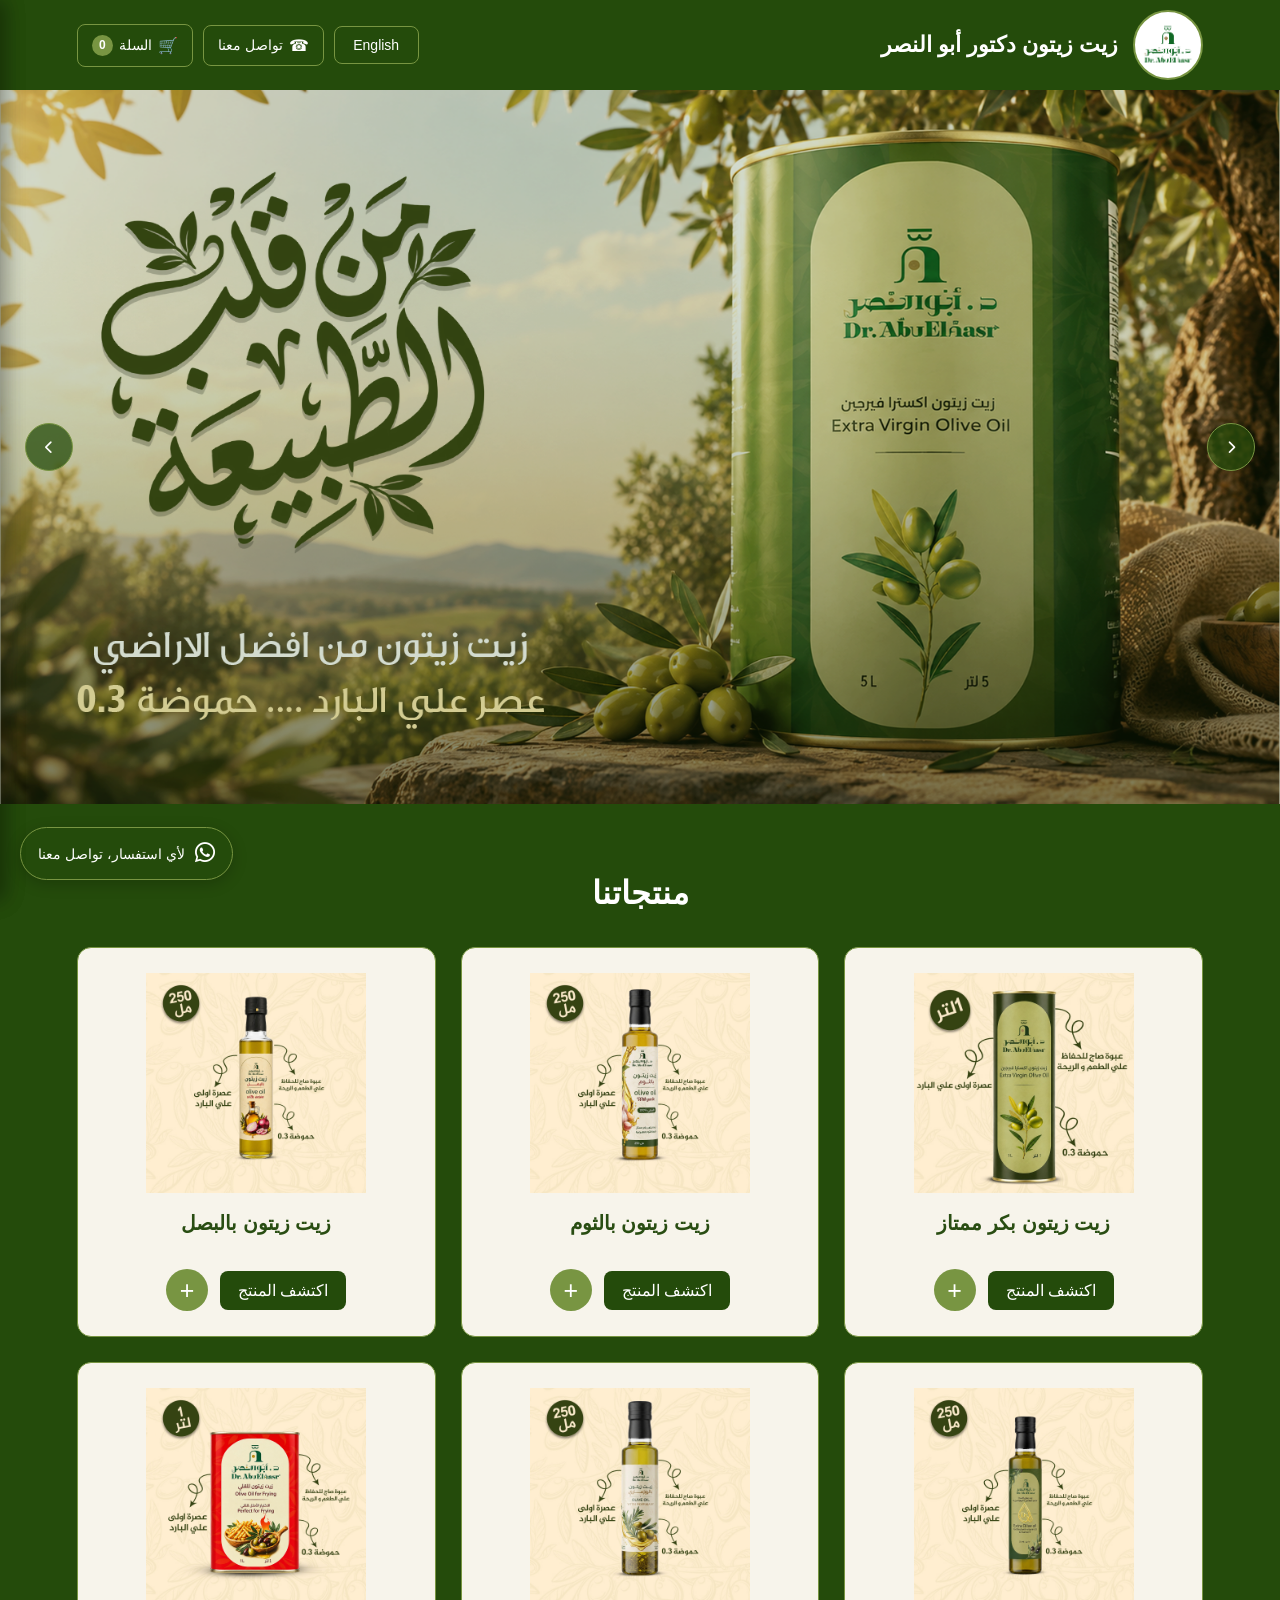
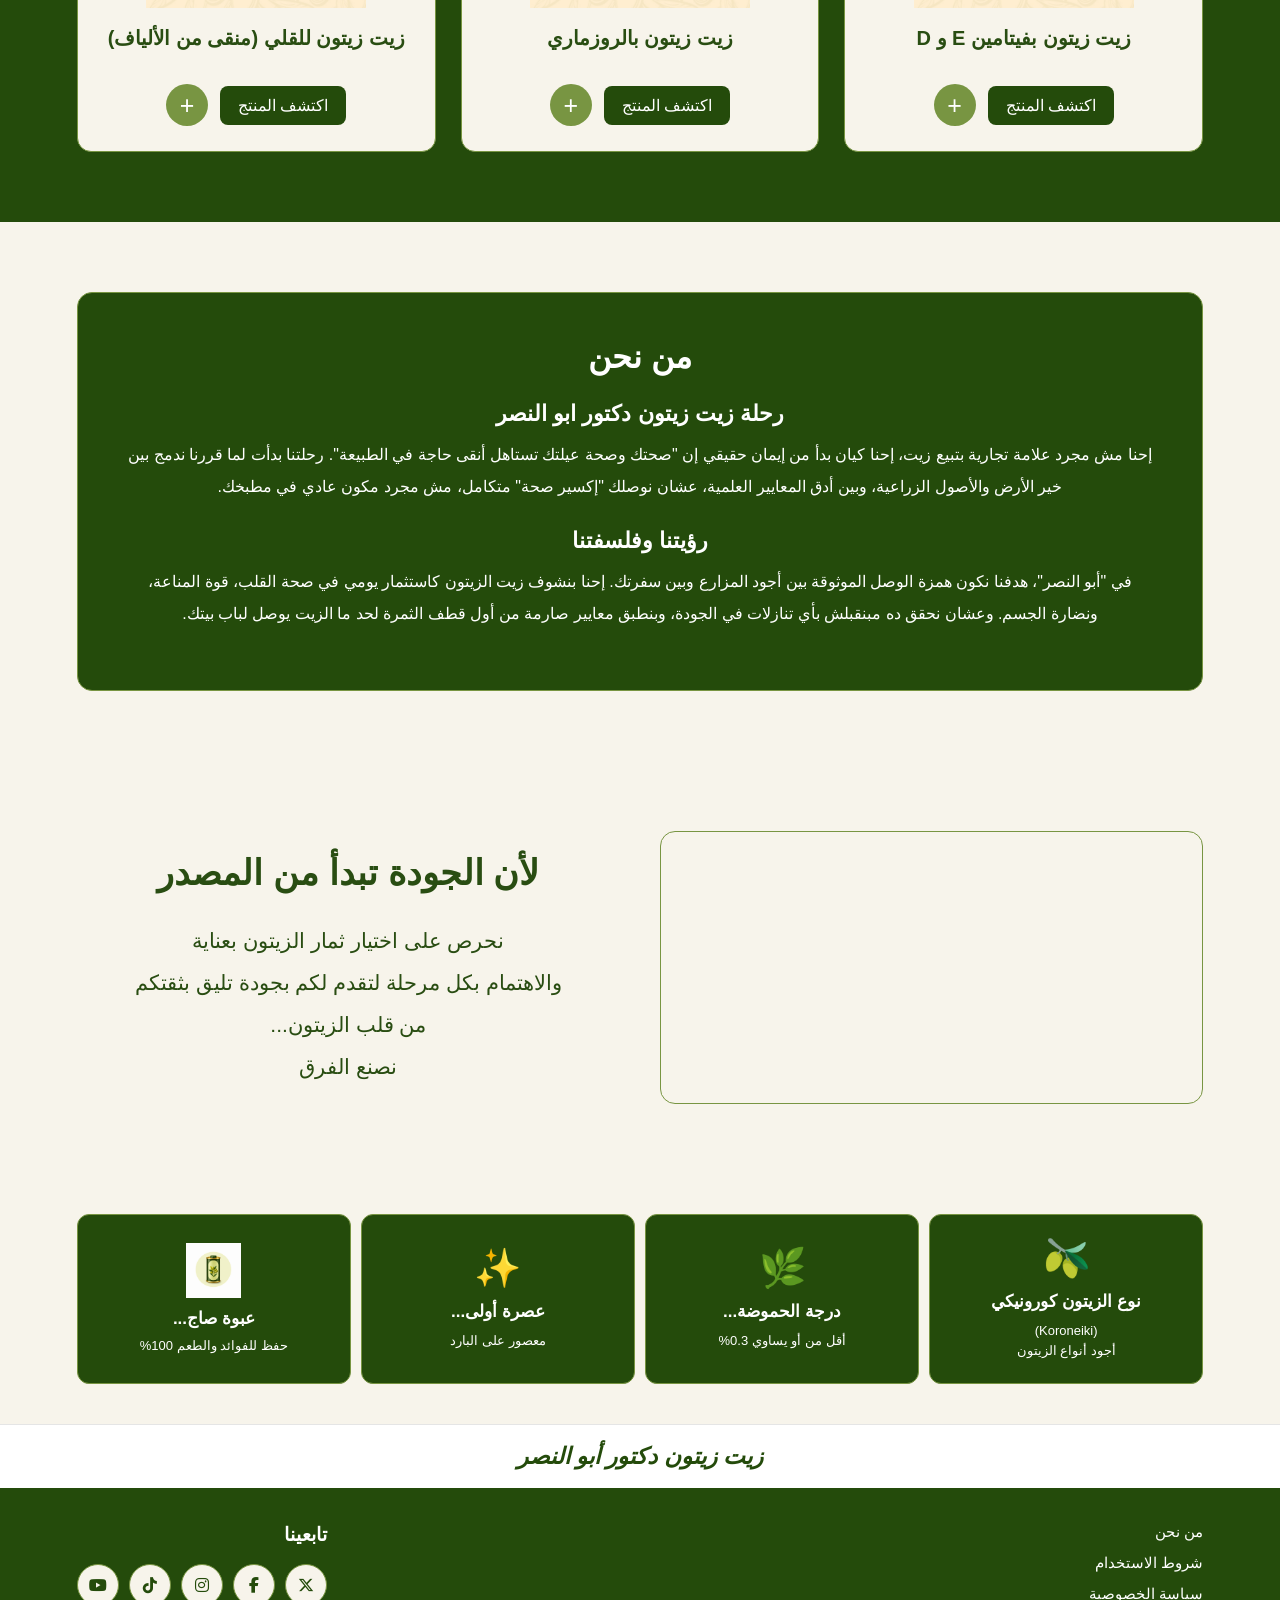
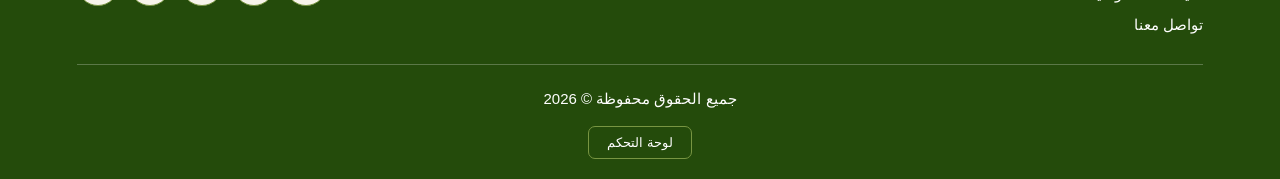
==== index.html @ e14e4ac3 "Update index.html" ====
<!DOCTYPE html>
<html lang="ar" dir="rtl">

<head>

    <meta charset="UTF-8">
    <meta name="viewport" content="width=device-width, initial-scale=1.0">

    <title>زيت زيتون دكتور أبو النصر</title>

    <link rel="stylesheet" href="style.css">

    <link rel="stylesheet"
          href="https://cdnjs.cloudflare.com/ajax/libs/font-awesome/6.5.2/css/all.min.css">

</head>


<body>


<!-- =========================
     HEADER
========================= -->

<header class="main-header">

    <div class="brand">

        <div class="logo">

            <img
                src="ابو النصر 1.png"
                alt="زيت زيتون دكتور أبو النصر">

        </div>

        <div
            class="brand-name"
            data-ar="زيت زيتون دكتور أبو النصر"
            data-en="Dr. Abu El Nasr Olive Oil">

            زيت زيتون دكتور أبو النصر

        </div>

    </div>


    <nav class="header-actions">

        <!-- LANGUAGE -->

        <button
            type="button"
            class="header-btn language-btn"
            id="languageBtn">

            <span id="languageText">
                English
            </span>

        </button>
   <!-- CONTACT -->
<div class="contact-dropdown-container">

    <button
        type="button"
        class="header-btn contact-btn"
        id="contactBtn"
        aria-expanded="false"
        aria-controls="contactMenu">

        <span class="phone-icon">☎</span>

        <span
            data-ar="تواصل معنا"
            data-en="Contact Us">
            تواصل معنا
        </span>

    </button>

    <div
        id="contactMenu"
        class="contact-dropdown"
        hidden>

        <a
            href="tel:+201272154551"
            data-ar="اتصال هاتفي"
            data-en="Call Us">
            اتصال هاتفي
        </a>

        <a
            href="https://wa.me/201277371995"
            target="_blank"
            rel="noopener noreferrer"
            data-ar="تواصل عبر واتساب"
            data-en="WhatsApp">
            تواصل عبر واتساب
        </a>

    </div>

</div>


        <!-- CART -->

        <button
            type="button"
            class="header-btn cart-btn"
            id="cartBtn">

            <span class="cart-icon">
                🛒
            </span>

            <span
                data-ar="السلة"
                data-en="Cart">

                السلة

            </span>

            <span
                class="cart-count"
                id="cartCount">

                0

            </span>

        </button>

    </nav>

</header>






       <!-- =========================
     HERO
========================= -->

<section class="hero">

    <div class="hero-slider">

        <!-- HERO 1 -->
        <div class="hero-slide active">

            <img
                src="زيت الزيتون بانر-03.svg"
                alt="Dr. Abu El Nasr Olive Oil">

        </div>


        <!-- HERO 2 -->
        <div class="hero-slide">

            <img
                src="زيت الزيتون بانر-04.svg"
                alt="Dr. Abu El Nasr Olive Oil">

        </div>


        <!-- HERO 3 -->
        <div class="hero-slide">

            <img
                src="زيت الزيتون بانر-02.svg"
                alt="Dr. Abu El Nasr Olive Oil">

        </div>


        <!-- HERO 4 -->
        <div class="hero-slide">

            <img
                src="زيت الزيتون بانر-01.svg"
                alt="Dr. Abu El Nasr Olive Oil">

        </div>


        <!-- HERO ARROWS -->

        <button
            type="button"
            class="hero-arrow hero-prev"
            id="heroPrev"
            aria-label="Previous Slide">

            <i class="fa-solid fa-chevron-right"></i>

        </button>


        <button
            type="button"
            class="hero-arrow hero-next"
            id="heroNext"
            aria-label="Next Slide">

            <i class="fa-solid fa-chevron-left"></i>

        </button>

    </div>

</section>


        <!-- HERO CONTENT -->

        <div class="hero-content">

            

            
        </div>

    </div>

</section>



<!-- =========================
     PRODUCTS
========================= -->

<section
    class="products-section"
    id="products">


    <h2
        data-ar="منتجاتنا"
        data-en="Our Products">

        منتجاتنا

    </h2>


    <div class="products-container">


        <!-- PRODUCT 1 -->

        <div class="product-card">

            <img
                src="1liter.jpeg"
                alt="زيت زيتون بكر ممتاز">


            <h3
                data-ar="زيت زيتون بكر ممتاز"
                data-en="Extra Virgin Olive Oil">

                زيت زيتون بكر ممتاز

            </h3>


            <div class="product-actions">

                <a
                    href="virgin oil.html"
                    data-ar="اكتشف المنتج"
                    data-en="Discover Product">

                    اكتشف المنتج

                </a>


                <button
                    type="button"
                    class="add-product-btn"
                    data-product-id="virgin-oil"
                    data-product="زيت زيتون بكر ممتاز"
                    data-product-en="Extra Virgin Olive Oil">

                    +

                </button>

            </div>

        </div>



        <!-- PRODUCT 2 -->

        <div class="product-card">

            <img
                src="توم زيت زيتون.jpg"
                alt="زيت زيتون بالثوم">


            <h3
                data-ar="زيت زيتون بالثوم"
                data-en="Garlic Infused Olive Oil">

                زيت زيتون بالثوم

            </h3>


            <div class="product-actions">

                <a
                    href="garlic-oil.html"
                    data-ar="اكتشف المنتج"
                    data-en="Discover Product">

                    اكتشف المنتج

                </a>


                <button
                    type="button"
                    class="add-product-btn"
                    data-product-id="garlic-oil"
                    data-product="زيت زيتون بالثوم"
                    data-product-en="Garlic Infused Olive Oil">

                    +

                </button>

            </div>

        </div>



        <!-- PRODUCT 3 -->

        <div class="product-card">

            <img
                src="زيت زيتون بصل.jpg"
                alt="زيت زيتون بالبصل">


            <h3
                data-ar="زيت زيتون بالبصل"
                data-en="Onion Infused Olive Oil">

                زيت زيتون بالبصل

            </h3>


            <div class="product-actions">

                <a
                    href="onion oil.html"
                    data-ar="اكتشف المنتج"
                    data-en="Discover Product">

                    اكتشف المنتج

                </a>


                <button
                    type="button"
                    class="add-product-btn"
                    data-product-id="onion-oil"
                    data-product="زيت زيتون بالبصل"
                    data-product-en="Onion Infused Olive Oil">

                    +

                </button>

            </div>

        </div>



        <!-- PRODUCT 4 -->

        <div class="product-card">

            <img
                src="4.jpg"
                alt="زيت زيتون بفيتامين E و D">


            <h3
                data-ar="زيت زيتون بفيتامين E و D"
                data-en="Olive Oil with Vitamin E & D">

                زيت زيتون بفيتامين E و D

            </h3>


            <div class="product-actions">

                <a
                    href="vitamin oil.html"
                    data-ar="اكتشف المنتج"
                    data-en="Discover Product">

                    اكتشف المنتج

                </a>


                <button
                    type="button"
                    class="add-product-btn"
                    data-product-id="vitamin-oil"
                    data-product="زيت زيتون بفيتامين E و D"
                    data-product-en="Olive Oil with Vitamin E & D">

                    +

                </button>

            </div>

        </div>



        <!-- PRODUCT 5 -->

        <div class="product-card">

            <img
                src="زيت زيتون روزماري.jpg"
                alt="زيت زيتون بالروزماري">


            <h3
                data-ar="زيت زيتون بالروزماري"
                data-en="Rosemary Infused Olive Oil">

                زيت زيتون بالروزماري

            </h3>


            <div class="product-actions">

                <a
                    href="rosemary oil.html"
                    data-ar="اكتشف المنتج"
                    data-en="Discover Product">

                    اكتشف المنتج

                </a>


                <button
                    type="button"
                    class="add-product-btn"
                    data-product-id="rosemary-oil"
                    data-product="زيت زيتون بالروزماري"
                    data-product-en="Rosemary Infused Olive Oil">

                    +

                </button>

            </div>

        </div>



        <!-- PRODUCT 6 -->

        <div class="product-card">

            <img
                src="زيت للقلي 1 لتر.jpg"
                alt="زيت زيتون للقلي">


            <h3
                data-ar="زيت زيتون للقلي (منقى من الألياف)"
                data-en="Olive Oil for Frying (Fiber Purified)">

                زيت زيتون للقلي (منقى من الألياف)

            </h3>


            <div class="product-actions">

                <a
                    href="frying oil.html"
                    data-ar="اكتشف المنتج"
                    data-en="Discover Product">

                    اكتشف المنتج

                </a>


                <button
                    type="button"
                    class="add-product-btn"
                    data-product-id="frying-oil"
                    data-product="زيت زيتون للقلي (منقى من الألياف)"
                    data-product-en="Olive Oil for Frying (Fiber Purified)">

                    +

                </button>

            </div>

        </div>


    </div>

</section>



<!-- =========================
     ABOUT US
========================= -->

<section class="about-section"
    id= "about">

    <div class="about-box">


        <!-- ARABIC -->

        <div class="about-ar">

            <h2>
                من نحن
            </h2>


            <h3>
                رحلة زيت زيتون دكتور ابو النصر
            </h3>


            <p>
                إحنا مش مجرد علامة تجارية بتبيع زيت،
                إحنا كيان بدأ من إيمان حقيقي إن
                "صحتك وصحة عيلتك تستاهل أنقى حاجة في الطبيعة".
                رحلتنا بدأت لما قررنا ندمج بين خير الأرض والأصول الزراعية،
                وبين أدق المعايير العلمية، عشان نوصلك "إكسير صحة" متكامل،
                مش مجرد مكون عادي في مطبخك.
            </p>


            <h3>
                رؤيتنا وفلسفتنا
            </h3>


            <p>
                في "أبو النصر"، هدفنا نكون همزة الوصل الموثوقة بين أجود المزارع
                وبين سفرتك. إحنا بنشوف زيت الزيتون كاستثمار يومي في صحة القلب،
                قوة المناعة، ونضارة الجسم.
                وعشان نحقق ده مبنقبلش بأي تنازلات في الجودة،
                وبنطبق معايير صارمة من أول قطف الثمرة لحد ما الزيت يوصل لباب بيتك.
            </p>

        </div>



        <!-- ENGLISH -->

        <div class="about-en">

            <h2>
                About Us
            </h2>


            <h3>
                The Journey of Dr. Abu El-Nasr Olive Oil
            </h3>


            <p>
                We are not just a brand that sells olive oil.
                We are an entity built on a genuine belief that
                "your health and your family's health deserve the purest
                that nature has to offer."
                Our journey began when we decided to combine the goodness
                of the land and agricultural heritage with the highest
                scientific standards, to bring you a complete "elixir of health",
                not just an ordinary ingredient in your kitchen.
            </p>


            <h3>
                Our Vision & Philosophy
            </h3>


            <p>
                At "Abu El-Nasr", our goal is to be the trusted bridge between
                the finest farms and your table.
                We see olive oil as a daily investment in heart health,
                strong immunity, and overall wellness.
                To achieve this, we never compromise on quality and apply
                strict standards from the moment the fruit is picked
                until the oil reaches your doorstep.
            </p>

        </div>

    </div>

</section>



<!-- =========================
     QUALITY VIDEO
========================= -->

<section class="quality-video-section">

    <div class="quality-video-container">


        <div class="quality-video">

            <video
                id="qualityVideo"
                src="VID-20260821-WA0030.mp4"
                autoplay
                muted
                loop
                playsinline>
            </video>

        </div>


        <div class="quality-text quality-ar">

            <h2>
                لأن الجودة تبدأ من المصدر
            </h2>


            <p>
                نحرص على اختيار ثمار الزيتون بعناية<br>
                والاهتمام بكل مرحلة لتقدم لكم بجودة تليق بثقتكم<br>
                من قلب الزيتون...<br>
                نصنع الفرق
            </p>

        </div>


        <div class="quality-text quality-en">

            <h2>
                Because Quality Starts at the Source
            </h2>


            <p>
                We carefully select the finest olive fruits<br>
                and pay attention to every stage to deliver quality worthy of your trust<br>
                From the heart of the olive...<br>
                We make the difference
            </p>

        </div>

    </div>

</section>



<!-- =========================
     QUALITY CARDS
========================= -->

<section class="quality-cards-section">

    <div class="quality-cards-container">


        <div class="quality-card">

            <div class="quality-icon">
                🫒
            </div>


            <div>

                <h3
                    data-ar="نوع الزيتون كورونيكي"
                    data-en="KORONEIKI Olive Type">

                    نوع الزيتون كورونيكي

                </h3>


                <p
                    data-ar="(Koroneiki)"
                    data-en="(Koroneiki)">

                    (Koroneiki)

                </p>


                <p
                    data-ar="أجود أنواع الزيتون"
                    data-en="One of the finest olive types">

                    أجود أنواع الزيتون

                </p>

            </div>

        </div>



        <div class="quality-card">

            <div class="quality-icon">
                🌿
            </div>


            <div>

                <h3
                    data-ar="درجة الحموضة..."
                    data-en="Acidity Level...">

                    درجة الحموضة...

                </h3>


                <p
                    data-ar="أقل من أو يساوي 0.3%"
                    data-en="Less than or equal to 0.3%">

                    أقل من أو يساوي 0.3%

                </p>

            </div>

        </div>



        <div class="quality-card">

            <div class="quality-icon">
                ✨
            </div>


            <div>

                <h3
                    data-ar="عصرة أولى..."
                    data-en="First Pressing...">

                    عصرة أولى...

                </h3>


                <p
                    data-ar="معصور على البارد"
                    data-en="Cold Pressed">

                    معصور على البارد

                </p>

            </div>

        </div>



        <div class="quality-card">

            <img
                src="tin-icon.png"
                class="tin-icon"
                alt="عبوة صاج">


            <div
                class="package-name"
                data-ar="عبوة صاج..."
                data-en="Tin Can...">

                عبوة صاج...

            </div>


            <div
                class="package-description"
                data-ar="حفظ للفوائد والطعم 100%"
                data-en="Preserves 100% of the benefits and taste">

                حفظ للفوائد والطعم 100%

            </div>

        </div>


    </div>

</section>




<!-- =========================
     FOOTER
========================= -->

<!-- FOOTER BRAND STRIP -->
<div class="footer-brand-strip">
    <span class="footer-ar">زيت زيتون دكتور أبو النصر</span>
    <span class="footer-en">Dr. Abu El Nasr Olive Oil</span>
</div>

<!-- MAIN FOOTER -->
<footer class="site-footer">
    <div class="footer-main">

        <!-- RIGHT SIDE: LINKS -->
        <div class="footer-links">
           

            <a href="#about">
                <span class="footer-ar">من نحن</span>
                <span class="footer-en">About Us</span>
            </a>

            <a href="terms.html">
                <span class="footer-ar">شروط الاستخدام</span>
                <span class="footer-en">Terms of Use</span>
            </a>

            <a href="privacy.html">
                <span class="footer-ar">سياسة الخصوصية</span>
                <span class="footer-en">Privacy Policy</span>
            </a>

            <button type="button" class="footer-contact-btn" id="footerContactBtn">
                <span class="contact-ar">تواصل معنا</span>
                <span class="contact-en">Contact Us</span>
            </button>
        </div>

        <!-- LEFT SIDE: SOCIAL MEDIA -->
        <div class="footer-social">
            <h3>
                <span class="footer-ar">تابعينا</span>
                <span class="footer-en">Follow Us</span>
            </h3>

            <div class="social-icons">
                <a href="https://x.com/drahmedabuelnsr"
                   target="_blank" rel="noopener noreferrer"
                   aria-label="X">
                    <i class="fa-brands fa-x-twitter"></i>
                </a>

                <a href="https://www.facebook.com/share/1ckPpM1Tov/"
                   target="_blank" rel="noopener noreferrer"
                   aria-label="Facebook">
                    <i class="fab fa-facebook-f"></i>
                </a>

                <a href="https://www.instagram.com/drabuelnasrproducts?igsi=MWl1YzI4bHl4a21pbA=="
                   target="_blank" rel="noopener noreferrer"
                   aria-label="Instagram">
                    <i class="fab fa-instagram"></i>
                </a>

                <a href="https://www.tiktok.com/@dr.ahmedabouelnasr?_r=1&_t=ZS-990oCE4h9S1"
                   target="_blank" rel="noopener noreferrer"
                   aria-label="TikTok">
                    <i class="fab fa-tiktok"></i>
                </a>

                <a href="https://youtube.com/@drahmedabuelnasr?si=T_Mye-c9jZSYGli5"
                   target="_blank" rel="noopener noreferrer"
                   aria-label="YouTube">
                    <i class="fab fa-youtube"></i>
                </a>
            </div>
        </div>

    </div>

    <!-- COPYRIGHT -->
    <div class="footer-bottom">
        <p>
            <span class="footer-ar">جميع الحقوق محفوظة © 2026</span>
            <span class="footer-en">All Rights Reserved © 2026</span>
        </p>

        <button type="button" class="dashboard-access" id="dashboardAccess">
            <span class="footer-ar">لوحة التحكم</span>
            <span class="footer-en">Dashboard</span>
        </button>
    </div>
</footer>


<!-- =========================
     WHATSAPP
========================= -->

<a
    href="https://wa.me/201277371995"
    class="whatsapp-float"
    target="_blank"
    rel="noopener noreferrer"
    aria-label="تواصل معنا عبر واتساب">


    <span class="whatsapp-icon">

        <i class="fa-brands fa-whatsapp"></i>

    </span>


    <span
        class="whatsapp-text"
        data-ar="لأي استفسار، تواصل معنا"
        data-en="For any inquiry, contact us">

        لأي استفسار، تواصل معنا

    </span>

</a>



<!-- =========================
     PANEL OVERLAY
========================= -->

<div
    id="panelOverlay"
    class="panel-overlay">
</div>



<!-- =========================
     CART PANEL
========================= -->

<div
    class="overlay"
    id="cartOverlay">
</div>


<aside
    class="side-panel cart-panel"
    id="cartPanel">


    <button
        type="button"
        class="close-btn"
        id="closeCart">

        ×

    </button>


    <div class="panel-content">

        <h2
            data-ar="عربة التسوق"
            data-en="Shopping Cart">

            عربة التسوق

        </h2>
        <div class="cart-items" id="cartItems">
    <p class="empty-cart"
       data-ar="السلة فارغة حاليًا"
       data-en="Your cart is currently empty">
        السلة فارغة حاليًا
    </p>
</div>

<button
    class="clear-cart-btn"
    id="clearCartBtn"
    data-ar="حذف الكل"
    data-en="Clear All">
    حذف الكل
</button>

<div class="cart-footer">

    <div class="cart-total">
        <span data-ar="الإجمالي" data-en="Total">
            الإجمالي
        </span>

        <strong id="cartTotal">
            0 ج.م
        </strong>
    </div>

    <button
        class="checkout-btn"
        id="checkoutBtn"
        data-ar="إتمام الطلب"
        data-en="Checkout">
        إتمام الطلب
    </button>


</div>


       

    </div>

</aside>



<!-- =========================
     CONTACT PANEL
========================= -->

<aside
    id="contactPanel"
    class="side-panel contact-panel">


    <button
        type="button"
        class="close-btn"
        id="closeContact">

        ×

    </button>


    <div class="panel-content">


        <h2
            data-ar="تواصل معنا"
            data-en="Contact Us">

            تواصل معنا

        </h2>


        <form id="contactForm">


            <input
                type="text"
                id="contactName"
                placeholder="الاسم"
                data-placeholder-ar="الاسم"
                data-placeholder-en="Name">


            <input
                type="tel"
                id="contactPhone"
                placeholder="رقم الهاتف"
                data-placeholder-ar="رقم الهاتف"
                data-placeholder-en="Phone Number">


            <textarea
                id="contactMessage"
                placeholder="اكتب رسالتك"
                data-placeholder-ar="اكتب رسالتك"
                data-placeholder-en="Write your message"></textarea>


            <button
                type="submit"
                class="panel-submit"
                data-ar="إرسال"
                data-en="Send">

                إرسال

            </button>

        </form>

    </div>

</aside>



<!-- =========================
     ORDER MODAL
========================= -->

<div
    class="order-modal"
    id="orderModal">


    <div class="order-modal-content">


        <button
            type="button"
            class="close-order"
            id="closeOrder">

            ×

        </button>


        <h2
            data-ar="إتمام الطلب"
            data-en="Complete Order">

            إتمام الطلب

        </h2>


        <!-- ORDER SUMMARY -->

        <div
            class="order-summary"
            id="orderSummary">

        </div>


        <!-- CUSTOMER INFORMATION -->

        <div class="order-form">


            <input
                type="text"
                id="customerName"
                data-placeholder-ar="الاسم بالكامل"
                data-placeholder-en="Full Name"
                placeholder="الاسم بالكامل">


            <input
                type="tel"
                id="customerPhone"
                data-placeholder-ar="رقم الهاتف"
                data-placeholder-en="Phone Number"
                placeholder="رقم الهاتف">


            <select id="customerGovernorate">

                <option
                    value=""
                    data-ar="اختر المحافظة"
                    data-en="Select Governorate">

                    اختر المحافظة

                </option>

                <option value="Cairo">
                    القاهرة
                </option>

                <option value="Giza">
                    الجيزة
                </option>

                <option value="Alexandria">
                    الإسكندرية
                </option>

                <option value="Qalyubia">
                    القليوبية
                </option>

                <option value="Dakahlia">
                    الدقهلية
                </option>

                <option value="Sharqia">
                    الشرقية
                </option>

                <option value="Gharbia">
                    الغربية
                </option>

                <option value="Monufia">
                    المنوفية
                </option>

                <option value="Beheira">
                    البحيرة
                </option>

                <option value="Kafr El Sheikh">
                    كفر الشيخ
                </option>

                <option value="Damietta">
                    دمياط
                </option>

                <option value="Port Said">
                    بورسعيد
                </option>

                <option value="Ismailia">
                    الإسماعيلية
                </option>

                <option value="Suez">
                    السويس
                </option>

                <option value="Fayoum">
                    الفيوم
                </option>

                <option value="Beni Suef">
                    بني سويف
                </option>

                <option value="Minya">
                    المنيا
                </option>

                <option value="Assiut">
                    أسيوط
                </option>

                <option value="Sohag">
                    سوهاج
                </option>

                <option value="Qena">
                    قنا
                </option>

                <option value="Luxor">
                    الأقصر
                </option>

                <option value="Aswan">
                    أسوان
                </option>

                <option value="Red Sea">
                    البحر الأحمر
                </option>

                <option value="New Valley">
                    الوادي الجديد
                </option>

                <option value="North Sinai">
                    شمال سيناء
                </option>

                <option value="South Sinai">
                    جنوب سيناء
                </option>

                <option value="Matrouh">
                    مطروح
                </option>

            </select>


            <textarea
                id="customerAddress"
                data-placeholder-ar="العنوان بالتفصيل"
                data-placeholder-en="Full Address"
                placeholder="العنوان بالتفصيل"></textarea>


            <textarea
                id="customerNotes"
                data-placeholder-ar="ملاحظات إضافية (اختياري)"
                data-placeholder-en="Additional Notes (Optional)"
                placeholder="ملاحظات إضافية (اختياري)"></textarea>


            <!-- PAYMENT -->

            <div class="payment-methods">


                <h3
                    data-ar="طريقة الدفع"
                    data-en="Payment Method">

                    طريقة الدفع

                </h3>


                <label>

                    <input
                        type="radio"
                        name="paymentMethod"
                        value="cash"
                        checked>

                    <span
                        data-ar="الدفع عند الاستلام"
                        data-en="Cash on Delivery">

                        الدفع عند الاستلام

                    </span>

                </label>


                <label>

                    <input
                        type="radio"
                        name="paymentMethod"
                        value="card">

                    <span
                        data-ar="بطاقة بنكية"
                        data-en="Bank Card">

                        بطاقة بنكية

                    </span>

                </label>


                <label>

                    <input
                        type="radio"
                        name="paymentMethod"
                        value="wallet">

                    <span
                        data-ar="محفظة إلكترونية"
                        data-en="E-Wallet">

                        محفظة إلكترونية

                    </span>

                </label>

            </div>


            <!-- ORDER BUTTONS -->

            <div class="order-buttons">


                <button
                    type="button"
                    class="back-order-btn"
                    id="backOrderBtn"
                    data-ar="رجوع"
                    data-en="Back">

                    رجوع

                </button>


                <button
                    type="button"
                    class="confirm-order-btn"
                    id="confirmOrderBtn"
                    data-ar="إتمام الطلب"
                    data-en="Complete Order">

                    إتمام الطلب

                </button>

            </div>

        </div>

    </div>

</div>



<!-- =========================
     MAIN SCRIPT
========================= -->

<script src="script.js"></script>


</body>

</html>
---- style.css ----
/* =========================================================
   GENERAL
========================================================= */

* {
    margin: 0;
    padding: 0;
    box-sizing: border-box;
}

html {
    scroll-behavior: smooth;
}

body {
    font-family: Arial, Tahoma, sans-serif;
    background: #f7f4eb;
    color: #294d12;
    overflow-x: hidden;
}

button,
input,
textarea,
select {
    font-family: inherit;
}


/* =========================================================
   HEADER
========================================================= */

.main-header {
    width: 100%;
    min-height: 90px;

    background: #244b0b;

    display: flex;
    align-items: center;
    justify-content: space-between;

    padding: 10px 6%;

    direction: rtl;

    position: relative;
    z-index: 100;
}


/* BRAND */

.brand {
    display: flex;
    align-items: center;
    gap: 15px;
}

.logo {
    width: 70px;
    height: 70px;

    background: #fff;

    border: 2px solid #789542;
    border-radius: 50%;

    display: flex;
    align-items: center;
    justify-content: center;

    overflow: hidden;

    flex-shrink: 0;
}

.logo img {
    width: 100%;
    height: 100%;

    object-fit: contain;

    display: block;
}

.brand-name {
    color: #fff;

    font-size: 22px;
    font-weight: bold;

    white-space: nowrap;
}


/* HEADER ACTIONS */

.header-actions {
    display: flex;
    align-items: center;
    gap: 10px;
}

.header-btn {
    border: 1px solid #789542;

    background: transparent;

    color: #fff;

    padding: 10px 14px;

    border-radius: 8px;

    cursor: pointer;

    font-size: 14px;

    transition: 0.3s;
}

.header-btn:hover {
    background: #789542;
}

.language-btn {
    min-width: 85px;
}

.contact-btn,
.cart-btn {
    display: flex;

    align-items: center;
    justify-content: center;

    gap: 6px;
}

.phone-icon,
.cart-icon {
    font-size: 16px;
}

.cart-count {
    min-width: 21px;
    height: 21px;

    padding: 0 5px;

    background: #789542;

    color: #fff;

    border-radius: 50%;

    display: inline-flex;

    align-items: center;
    justify-content: center;

    font-size: 12px;
    font-weight: bold;
}


/* =========================================================
   HERO - FULL WIDTH BANNER
========================================================= */

.hero {
    width: 100%;
    margin: 0;
    padding: 0;

    position: relative;

    overflow: hidden;

    background: #f7f4eb;
}


/* =========================================================
   HERO SLIDER
========================================================= */

.hero-slider {
    width: 100%;
    margin: 0;
    padding: 0;

    position: relative;

    overflow: hidden;

    background: #f7f4eb;

    /*
       الارتفاع بيتحدد تلقائيًا من الصورة
       بدل aspect-ratio و min-height
    */
}


/* =========================================================
   HERO SLIDES
========================================================= */

.hero-slide {
    width: 100%;

    margin: 0;
    padding: 0;

    position: absolute;

    top: 0;
    left: 0;

    opacity: 0;

    pointer-events: none;

    transition: opacity 0.8s ease;

    line-height: 0;
}


/*
   أول صورة هي اللي بتحدد ارتفاع الـHero
*/
.hero-slide:first-child {
    position: relative;
}


/* ACTIVE SLIDE */

.hero-slide.active {
    opacity: 1;

    pointer-events: auto;

    z-index: 1;
}


/* =========================================================
   HERO IMAGE
========================================================= */

.hero-slide img {
    display: block;

    width: 100%;
    height: auto;

    margin: 0;
    padding: 0;

    /*
       مهم جدًا:
       الصورة تظهر كاملة
       بدون contain يعمل حواف
       وبدون cover يقص أجزاء من الصورة
    */
    object-fit: fill;

    max-width: none;

    border: none;
}


/* =========================================================
   HERO OVERLAY
========================================================= */

.hero-slider::after {
    content: "";

    position: absolute;

    inset: 0;

    background: rgba(36, 75, 11, 0.20);

    pointer-events: none;

    z-index: 2;
}


/* =========================================================
   HERO CONTENT
========================================================= */

.hero-content {
    position: absolute;

    top: 50%;
    left: 50%;

    transform: translate(-50%, -50%);

    width: 90%;

    text-align: center;

    color: #fff;

    z-index: 5;
}

.hero-content h1 {
    font-size: 42px;

    margin-bottom: 15px;

    line-height: 1.3;

    text-shadow: 0 2px 6px rgba(0, 0, 0, 0.45);
}

.hero-content p {
    font-size: 24px;

    line-height: 1.6;

    text-shadow: 0 2px 5px rgba(0, 0, 0, 0.45);
}


/* =========================================================
   HERO ARROWS
========================================================= */

.hero-arrow {
    position: absolute;

    top: 50%;

    transform: translateY(-50%);

    z-index: 10;

    width: 48px;
    height: 48px;

    border: 1px solid #789542;

    border-radius: 50%;

    background: rgba(36, 75, 11, 0.75);

    color: #fff;

    display: flex;

    align-items: center;
    justify-content: center;

    cursor: pointer;

    transition: 0.3s;
}

.hero-arrow:hover {
    background: #789542;
}

.hero-prev {
    right: 25px;
}

.hero-next {
    left: 25px;
}


/* =========================================================
   TABLET
========================================================= */

@media (max-width: 900px) {

    .hero {
        width: 100%;
        margin: 0;
        padding: 0;
    }

    .hero-slider {
        width: 100%;
        margin: 0;
        padding: 0;

        min-height: 0;
        aspect-ratio: auto;
    }

    .hero-slide {
        width: 100%;
    }

    .hero-slide img {
        width: 100%;
        height: auto;

        object-fit: fill;
    }

    .hero-content h1 {
        font-size: 32px;
    }

    .hero-content p {
        font-size: 19px;
    }
}


/* =========================================================
   MOBILE
========================================================= */

@media (max-width: 600px) {

    .hero {
        width: 100%;
        margin: 0;
        padding: 0;

        overflow: hidden;
    }

    .hero-slider {
        width: 100%;
        margin: 0;
        padding: 0;

        min-height: 0;

        aspect-ratio: auto;

        overflow: hidden;
    }

    .hero-slide {
        width: 100%;

        margin: 0;
        padding: 0;

        line-height: 0;
    }

    .hero-slide:first-child {
        position: relative;
    }

    .hero-slide img {
        width: 100%;
        height: auto;

        display: block;

        margin: 0;
        padding: 0;

        object-fit: fill;
    }


    /* HERO ARROWS */

    .hero-arrow {
        width: 38px;
        height: 38px;

        font-size: 13px;
    }

    .hero-prev {
        right: 10px;
    }

    .hero-next {
        left: 10px;
    }


    /* HERO TEXT */

    .hero-content {
        width: 85%;
    }

    .hero-content h1 {
        font-size: 25px;
    }

    .hero-content p {
        font-size: 16px;
    }
}

/* =========================================================
   PRODUCTS
========================================================= */

.products-section {
    width: 100%;

    background: #244b0b;

    padding: 70px 6%;

    text-align: center;
}

.products-section h2 {
    color: #fff;

    font-size: 32px;

    margin-bottom: 35px;
}

.products-container {
    width: 100%;

    display: grid;

    grid-template-columns: repeat(3, 1fr);

    gap: 25px;
}

.product-card {
    background: #f7f4eb;

    border: 1px solid #789542;

    border-radius: 14px;

    padding: 25px;

    display: flex;

    flex-direction: column;

    justify-content: space-between;

    min-height: 390px;

    transition: 0.3s;
}

.product-card:hover {
    transform: translateY(-5px);
}


/* PRODUCT IMAGE */

.product-card img {
    width: 100%;
    height: 220px;

    object-fit: contain;

    display: block;

    margin: 0 auto 15px;
}


/* PRODUCT TEXT */

.product-card h3 {
    color: #294d12;

    font-size: 20px;

    line-height: 1.5;

    margin-bottom: 12px;
}

.product-card p {
    color: #294d12;

    font-size: 15px;

    line-height: 1.7;

    margin-bottom: 20px;
}


/* PRODUCT ACTIONS */

.product-actions {
    display: flex;

    align-items: center;
    justify-content: center;

    gap: 12px;

    margin-top: auto;
}

.product-actions a {
    text-decoration: none;

    background: #244b0b;

    color: #fff;

    padding: 10px 18px;

    border-radius: 8px;

    transition: 0.3s;
}

.product-actions a:hover {
    background: #789542;
}

.add-product-btn {
    width: 42px;
    height: 42px;

    border: none;

    border-radius: 50%;

    background: #789542;

    color: #fff;

    font-size: 25px;

    cursor: pointer;

    display: flex;

    align-items: center;
    justify-content: center;

    transition: 0.3s;
}

.add-product-btn:hover {
    background: #294d12;

    transform: scale(1.08);
}


/* =========================================================
   ABOUT US
========================================================= */

.about-section {
    width: 100%;

    background: #f7f4eb;

    padding: 70px 6%;
}

.about-box {
    width: 100%;

    background: #244b0b;

    color: #fff;

    border: 1px solid #789542;

    border-radius: 15px;

    padding: 45px;

    text-align: center;
}

.about-ar,
.about-en {
    width: 100%;
}

.about-box h2 {
    font-size: 32px;

    margin-bottom: 20px;
}

.about-box h3 {
    font-size: 22px;

    margin: 25px 0 12px;
}

.about-box p {
    font-size: 16px;

    line-height: 2;

    margin-bottom: 15px;
}


/* =========================================================
   QUALITY VIDEO
========================================================= */

.quality-video-section {
    width: 100%;

    background: #f7f4eb;

    padding: 70px 6%;
}

.quality-video-container {
    width: 100%;

    display: flex;

    align-items: center;
    justify-content: center;

    gap: 40px;
}

.quality-video {
    width: 50%;
}

.quality-video video {
    width: 100%;

    max-height: 450px;

    object-fit: cover;

    border-radius: 15px;

    display: block;

    border: 1px solid #789542;
}

.quality-text {
    width: 50%;

    text-align: center;

    color: #294d12;
}

.quality-text h2 {
    font-size: 35px;

    margin-bottom: 20px;

    line-height: 1.5;
}

.quality-text p {
    font-size: 21px;

    line-height: 2;
}


/* =========================================================
   QUALITY CARDS
========================================================= */

.quality-cards-section {
    width: 100%;

    background: #f7f4eb;

    padding: 40px 6%;
}

.quality-cards-container {
    width: 100%;

    display: flex !important;

    flex-direction: row !important;

    flex-wrap: nowrap !important;

    gap: 10px !important;
}

.quality-card {
    flex: 1 1 0 !important;

    width: 25% !important;

    min-width: 0 !important;

    background: #244b0b;

    color: #fff;

    border: 1px solid #789542;

    border-radius: 12px;

    padding: 20px 10px;

    min-height: 170px;

    display: flex;

    flex-direction: column;

    align-items: center;

    justify-content: center;

    text-align: center;
}

.quality-icon {
    font-size: 38px;

    margin-bottom: 10px;
}

.quality-card h3 {
    font-size: 17px;

    margin-bottom: 7px;

    line-height: 1.4;
}

.quality-card p {
    font-size: 13px;

    line-height: 1.6;
}

.tin-icon {
    width: 55px;
    height: 55px;

    object-fit: contain;

    margin-bottom: 10px;
}

.package-name {
    font-size: 17px;

    font-weight: bold;

    margin-bottom: 7px;
}

.package-description {
    font-size: 13px;

    line-height: 1.5;
}


/* =========================================================
   CONTACT
========================================================= */

.contact-section {
    width: 100%;

    background: #f7f4eb;

    padding: 60px 6%;
}

.contact-container {
    width: 100%;

    display: flex;

    align-items: center;

    justify-content: space-between;

    gap: 40px;
}

.contact-links {
    display: flex;

    flex-direction: column;

    gap: 15px;
}

.contact-links button,
.contact-links a {
    border: 1px solid #789542;

    background: #244b0b;

    color: #fff;

    padding: 12px 25px;

    border-radius: 8px;

    text-decoration: none;

    cursor: pointer;

    text-align: center;

    font-size: 15px;

    transition: 0.3s;
}

.contact-links button:hover,
.contact-links a:hover {
    background: #789542;
}

.social-area {
    flex: 1;

    display: flex;

    justify-content: center;
}

.social-content {
    text-align: center;
}

.social-content h3 {
    color: #294d12;

    margin-bottom: 18px;
}

.social-icons {
    display: flex;

    align-items: center;
    justify-content: center;

    gap: 15px;
}

.social-icons a {
    width: 42px;
    height: 42px;

    border-radius: 50%;

    background: #244b0b;

    color: #fff;

    display: flex;

    align-items: center;
    justify-content: center;

    text-decoration: none;

    transition: 0.3s;
}

.social-icons a:hover {
    background: #789542;

    transform: translateY(-3px);
}


/* =========================================================
   FOOTER
========================================================= */

.site-footer {
    width: 100%;

    background: #244b0b;

    color: #fff;

    padding: 25px 6%;

    display: flex;

    align-items: center;
    justify-content: center;

    text-align: center;
}

.footer-content {
    width: 100%;

    display: flex;

    flex-direction: column;

    align-items: center;
    justify-content: center;

    gap: 10px;
}

.site-footer p {
    margin: 0;

    color: #fff;

    font-size: 15px;
}

.dashboard-access {
    cursor: pointer;

    border: 1px solid #789542;

    background: transparent;

    color: #fff;

    padding: 8px 18px;

    border-radius: 7px;

    transition: 0.3s;
}

.dashboard-access:hover {
    background: #789542;
}


/* =========================================================
   WHATSAPP FLOAT
========================================================= */

.whatsapp-float {
    position: fixed;

    left: 20px;
    bottom: 20px;

    z-index: 500;

    display: flex;

    align-items: center;

    gap: 8px;

    background: #244b0b;

    color: #fff;

    padding: 10px 15px;

    border-radius: 30px;

    text-decoration: none;

    border: 1px solid #789542;

    box-shadow: 0 4px 15px rgba(0, 0, 0, 0.2);

    transition: 0.3s;
}

.whatsapp-float:hover {
    background: #789542;
}

.whatsapp-icon {
    font-size: 20px;
}

.whatsapp-text {
    font-size: 13px;
}


/* =========================================================
   PANELS OVERLAY
========================================================= */

.panel-overlay,
.overlay {
    position: fixed;

    inset: 0;

    background: rgba(0, 0, 0, 0.45);

    opacity: 0;

    visibility: hidden;

    transition: 0.3s;

    z-index: 9998;
}

.panel-overlay.active,
.overlay.active {
    opacity: 1;

    visibility: visible;
}


/* =========================================================
   SIDE PANELS
========================================================= */

.side-panel {
    position: fixed;

    top: 0;
    left: 0;

    width: 390px;

    max-width: 90%;

    height: 100vh;

    background: #f7f4eb;

    color: #294d12;

    transform: translateX(-100%);

    transition: transform 0.35s ease;

    z-index: 10000;

    overflow-y: auto;

    box-shadow: 5px 0 20px rgba(0, 0, 0, 0.2);
}

.side-panel.active {
    transform: translateX(0);
}

.panel-content {
    padding: 80px 25px 30px;
}

.panel-content h2 {
    text-align: center;

    color: #294d12;

    margin-bottom: 25px;
}

.close-btn {
    position: absolute;

    top: 20px;
    right: 20px;

    width: 38px;
    height: 38px;

    border: none;

    border-radius: 50%;

    background: #244b0b;

    color: #fff;

    font-size: 25px;

    cursor: pointer;

    z-index: 5;
}

.close-btn:hover {
    background: #789542;
}


/* =========================================================
   CONTACT PANEL
========================================================= */

#contactForm {
    display: flex;

    flex-direction: column;

    gap: 15px;
}

#contactForm input,
#contactForm textarea {
    width: 100%;

    border: 1px solid #789542;

    border-radius: 8px;

    padding: 12px;

    background: #fff;

    color: #294d12;

    font-family: inherit;

    outline: none;
}

#contactForm input:focus,
#contactForm textarea:focus {
    border-color: #294d12;
}

#contactForm textarea {
    min-height: 120px;

    resize: vertical;
}

.panel-submit {
    border: none;

    background: #244b0b;

    color: #fff;

    padding: 12px;

    border-radius: 8px;

    cursor: pointer;

    font-size: 15px;

    transition: 0.3s;
}

.panel-submit:hover {
    background: #789542;
}


/* =========================================================
   CART
========================================================= */

.cart-items {
    display: flex;

    flex-direction: column;

    gap: 12px;
}

.empty-cart {
    text-align: center;

    padding: 30px 10px;

    color: #294d12;
}

.cart-item {
    width: 100%;

    background: #fff;

    border: 1px solid #789542;

    border-radius: 10px;

    padding: 15px;

    display: flex;

    flex-direction: column;

    gap: 10px;
}

.cart-item h4,
.cart-item strong {
    color: #294d12;
}

.cart-item-info {
    display: flex;

    flex-direction: column;

    gap: 5px;
}

.cart-item-name {
    font-size: 16px;

    font-weight: bold;
}

.cart-item-size {
    font-size: 13px;

    color: #789542;
}

.cart-item-price {
    font-size: 14px;

    color: #294d12;
}

.cart-item-controls {
    display: flex;

    align-items: center;

    justify-content: space-between;

    gap: 10px;
}

.quantity-controls {
    display: flex;

    align-items: center;

    gap: 8px;
}

.quantity-controls button {
    width: 30px;
    height: 30px;

    border: 1px solid #789542;

    background: #244b0b;

    color: #fff;

    border-radius: 6px;

    cursor: pointer;

    font-size: 17px;

    transition: 0.3s;
}

.quantity-controls button:hover {
    background: #789542;
}

.quantity-controls span {
    min-width: 25px;

    text-align: center;

    font-weight: bold;
}

.remove-item {
    border: none;

    background: transparent;

    color: #294d12;

    cursor: pointer;

    font-size: 13px;
}

.remove-item:hover {
    color: #789542;

    text-decoration: underline;
}


/* =========================================================
   CART FOOTER
========================================================= */

.cart-footer {
    margin-top: 25px;

    padding-top: 20px;

    border-top: 1px solid #789542;
}

.cart-total {
    display: flex;

    align-items: center;

    justify-content: space-between;

    margin-bottom: 15px;

    font-size: 17px;
}

.cart-total strong {
    color: #294d12;
}

.checkout-btn {
    width: 100%;

    border: none;

    background: #244b0b;

    color: #fff;

    padding: 13px;

    border-radius: 8px;

    cursor: pointer;

    font-size: 16px;

    transition: 0.3s;
}

.checkout-btn:hover {
    background: #789542;
}


/* =========================================================
   ORDER MODAL
========================================================= */

.order-modal {
    position: fixed;

    inset: 0;

    background: rgba(0, 0, 0, 0.6);

    display: flex;

    align-items: center;
    justify-content: center;

    padding: 20px;

    opacity: 0;

    visibility: hidden;

    transition: 0.3s;

    z-index: 10001;
}

.order-modal.active {
    opacity: 1;

    visibility: visible;
}

.order-modal-content {
    width: 100%;

    max-width: 550px;

    max-height: 90vh;

    overflow-y: auto;

    background: #f7f4eb;

    color: #294d12;

    border: 1px solid #789542;

    border-radius: 15px;

    padding: 35px;

    position: relative;
}

.close-order {
    position: absolute;

    top: 15px;
    right: 15px;

    width: 35px;
    height: 35px;

    border: none;

    border-radius: 50%;

    background: #244b0b;

    color: #fff;

    font-size: 23px;

    cursor: pointer;

    transition: 0.3s;
}

.close-order:hover {
    background: #789542;
}

.order-modal-content h2 {
    text-align: center;

    margin-bottom: 20px;
}

.order-summary {
    background: #fff;

    border: 1px solid #789542;

    border-radius: 10px;

    padding: 15px;

    margin-bottom: 20px;
}

.order-form {
    display: flex;

    flex-direction: column;

    gap: 14px;
}

.order-form input,
.order-form select,
.order-form textarea {
    width: 100%;

    border: 1px solid #789542;

    border-radius: 8px;

    padding: 12px;

    background: #fff;

    color: #294d12;

    font-family: inherit;

    outline: none;
}

.order-form input:focus,
.order-form select:focus,
.order-form textarea:focus {
    border-color: #294d12;
}

.order-form textarea {
    min-height: 90px;

    resize: vertical;
}


/* PAYMENT */

.payment-methods {
    display: flex;

    flex-direction: column;

    gap: 10px;
}

.payment-methods h3 {
    margin-bottom: 5px;
}

.payment-methods label {
    display: flex;

    align-items: center;

    gap: 8px;

    cursor: pointer;
}


/* ORDER BUTTONS */

.order-buttons {
    display: flex;

    gap: 10px;

    margin-top: 10px;
}

.back-order-btn,
.confirm-order-btn {
    flex: 1;

    border: none;

    padding: 12px;

    border-radius: 8px;

    cursor: pointer;

    font-size: 15px;

    transition: 0.3s;
}

.back-order-btn {
    background: #789542;

    color: #fff;
}

.confirm-order-btn {
    background: #244b0b;

    color: #fff;
}

.back-order-btn:hover,
.confirm-order-btn:hover {
    background: #294d12;
}


/* =========================================================
   LANGUAGE
========================================================= */

.about-en,
.quality-en,
.contact-en,
.footer-en {
    display: none;
}

html[lang="en"] .about-ar,
html[lang="en"] .quality-ar,
html[lang="en"] .contact-ar,
html[lang="en"] .footer-ar {
    display: none;
}

html[lang="en"] .about-en,
html[lang="en"] .quality-en,
html[lang="en"] .contact-en,
html[lang="en"] .footer-en {
    display: block;
}


/* =========================================================
   ENGLISH DIRECTION
========================================================= */

html[lang="en"] {
    direction: ltr;
}

html[lang="en"] body {
    direction: ltr;
}

html[lang="en"] .main-header {
    direction: ltr;
}

html[lang="en"] .side-panel {
    left: auto;

    right: 0;

    transform: translateX(100%);
}

html[lang="en"] .side-panel.active {
    transform: translateX(0);
}


/* =========================================================
   TABLET
========================================================= */

@media (max-width: 900px) {

    .main-header {
        flex-direction: column;

        gap: 15px;

        padding: 12px 5%;
    }

    .header-actions {
        width: 100%;

        justify-content: center;

        flex-wrap: wrap;
    }


    /* =====================================================
       HERO TABLET
    ===================================================== */

    .hero {
        width: 100%;

        height: auto;

        min-height: 0;
    }

    .hero-slider {
        width: 100%;

        height: clamp(380px, 60vw, 600px);

        min-height: 380px;

        aspect-ratio: auto;
    }

    .hero-slide,
    .hero-slide img {
        width: 100%;
        height: 100%;
    }

    .hero-slide img {
        object-fit: cover;

        object-position: center center;
    }


    .hero-content h1 {
        font-size: 32px;
    }

    .hero-content p {
        font-size: 19px;
    }


    /* PRODUCTS */

    .products-container {
        grid-template-columns: repeat(2, 1fr);
    }

    .product-card {
        min-height: 370px;
    }

    .product-card img {
        height: 200px;
    }


    /* QUALITY VIDEO */

    .quality-video-container {
        flex-direction: column;
    }

    .quality-video,
    .quality-text {
        width: 100%;
    }


    /* QUALITY CARDS */

    .quality-cards-container {
        gap: 6px !important;
    }

    .quality-card {
        padding: 15px 7px;
    }

    .quality-card h3 {
        font-size: 12px;
    }

    .quality-card p,
    .package-description {
        font-size: 9px;
    }

    .package-name {
        font-size: 11px;
    }

    .quality-icon {
        font-size: 28px;
    }

    .tin-icon {
        width: 45px;
        height: 45px;
    }


    /* CONTACT */

    .contact-container {
        flex-direction: column;
    }

    .contact-links {
        width: 100%;
    }

    .contact-links button,
    .contact-links a {
        width: 100%;
    }

    .social-area {
        width: 100%;
    }
}


/* =========================================================
   MOBILE
========================================================= */

@media (max-width: 600px) {

    /* HEADER */

    .main-header {
        padding: 12px 4%;
    }

    .brand {
        width: 100%;

        justify-content: center;
    }

    .brand-name {
        font-size: 17px;

        white-space: normal;

        text-align: center;
    }

    .logo {
        width: 60px;
        height: 60px;
    }

    .header-actions {
        width: 100%;

        display: grid;

        grid-template-columns: repeat(3, 1fr);

        gap: 6px;
    }

    .header-btn {
        padding: 9px 5px;

        font-size: 12px;
    }


    /* =====================================================
       HERO MOBILE
    ===================================================== */

    .hero {
        width: 100%;

        overflow: hidden;

        background: #244b0b;

        margin: 0;

        padding: 0;
    }

    .hero-slider {
        width: 100%;

        /*
           ارتفاع مناسب للموبايل
        */
        height: 72vw;

        min-height: 250px;

        max-height: 520px;

        aspect-ratio: auto;

        margin: 0;

        padding: 0;

        overflow: hidden;
    }

    .hero-slide {
        width: 100%;

        height: 100%;

        inset: 0;

        margin: 0;

        padding: 0;
    }

    .hero-slide img {
        width: 100%;

        height: 100%;

        min-width: 100%;
        min-height: 100%;

        display: block;

        margin: 0;
        padding: 0;

        /*
           يمنع ظهور الحواف
        */
        object-fit: cover;

        object-position: center center;
    }


    /* HERO CONTENT */

    .hero-content {
        width: 85%;
    }

    .hero-content h1 {
        font-size: 25px;
    }

    .hero-content p {
        font-size: 16px;
    }


    /* HERO ARROWS */

    .hero-arrow {
        width: 38px;
        height: 38px;
    }

    .hero-prev {
        right: 12px;
    }

    .hero-next {
        left: 12px;
    }


    /* PRODUCTS */

    .products-section {
        padding: 50px 5%;
    }

    .products-section h2 {
        font-size: 28px;
    }

    .products-container {
        grid-template-columns: 1fr;
    }

    .product-card {
        min-height: 370px;

        padding: 20px;
    }

    .product-card img {
        height: 230px;
    }

    .product-card h3 {
        font-size: 19px;
    }


    /* ABOUT */

    .about-section,
    .quality-video-section {
        padding: 50px 5%;
    }

    .about-box {
        padding: 25px 18px;
    }

    .about-box h2 {
        font-size: 27px;
    }

    .about-box h3 {
        font-size: 19px;
    }

    .about-box p {
        font-size: 14px;

        line-height: 1.9;
    }


    /* QUALITY VIDEO */

    .quality-text h2 {
        font-size: 28px;
    }

    .quality-text p {
        font-size: 17px;
    }


    /* QUALITY CARDS */

    .quality-cards-section {
        padding: 25px 3%;
    }

    .quality-cards-container {
        gap: 4px !important;
    }

    .quality-card {
        min-height: 135px;

        padding: 10px 3px;
    }

    .quality-icon {
        font-size: 23px;

        margin-bottom: 5px;
    }

    .quality-card h3 {
        font-size: 9px;

        margin-bottom: 4px;
    }

    .quality-card p,
    .package-description {
        font-size: 7px;
    }

    .package-name {
        font-size: 9px;
    }

    .tin-icon {
        width: 35px;
        height: 35px;
    }


    /* CONTACT */

    .social-icons {
        gap: 8px;
    }

    .social-icons a {
        width: 36px;
        height: 36px;
    }


    /* FOOTER */

    .site-footer {
        flex-direction: column;

        text-align: center;
    }


    /* WHATSAPP */

    .whatsapp-float {
        left: 10px;

        bottom: 10px;

        padding: 9px 12px;
    }

    .whatsapp-text {
        font-size: 11px;
    }


    /* PANELS */

    .side-panel {
        width: 100%;

        max-width: 100%;
    }

    .panel-content {
        padding: 75px 18px 25px;
    }


    /* ORDER */

    .order-modal {
        padding: 10px;
    }

    .order-modal-content {
        padding: 30px 18px;
    }

    .order-buttons {
        flex-direction: column;
    }
}


/* =========================================================
   NEW CART DESIGN
========================================================= */

.cart-panel {
    width: 430px;

    max-width: 92%;

    background: #f7f4eb;

    color: #294d12;

    overflow-y: auto;
}

.cart-panel .panel-content {
    padding: 75px 28px 30px;
}

.cart-panel .panel-content h2 {
    text-align: center;

    color: #294d12;

    font-size: 30px;

    font-weight: 700;

    margin-bottom: 28px;
}


/* =========================
   CART ITEM
========================= */

.cart-item {
    width: 100%;

    background: #ffffff;

    border: 1px solid #e1e1d7;

    border-radius: 14px;

    padding: 20px 18px 15px;

    margin-bottom: 14px;

    display: flex;

    flex-direction: column;

    gap: 10px;

    box-shadow: 0 2px 8px rgba(0, 0, 0, 0.05);
}

.cart-item-info {
    width: 100%;

    text-align: right;
}

.cart-item-name {
    color: #294d12;

    font-size: 19px;

    font-weight: 700;

    margin-bottom: 10px;
}

.cart-item-size {
    color: #294d12;

    font-size: 15px;

    margin-bottom: 8px;
}

.cart-item-price {
    color: #294d12;

    font-size: 16px;

    font-weight: 600;
}


/* =========================
   CART ACTIONS
========================= */

.cart-item-actions {
    width: 100%;

    display: flex;

    align-items: center;

    justify-content: flex-start;

    gap: 5px;

    direction: ltr;
}


/* + و - */

.quantity-btn {
    width: 27px;

    height: 27px;

    border: 1px solid #789542;

    background: #ffffff;

    color: #294d12;

    border-radius: 3px;

    font-size: 18px;

    line-height: 25px;

    cursor: pointer;

    display: flex;

    align-items: center;

    justify-content: center;
}

.quantity-btn:hover {
    background: #789542;

    color: #ffffff;
}

.cart-quantity {
    min-width: 27px;

    height: 27px;

    display: flex;

    align-items: center;

    justify-content: center;

    color: #294d12;

    font-size: 16px;
}


/* =========================
   REMOVE ITEM
========================= */

.remove-cart-item {
    flex: 1;

    height: 38px;

    margin-right: 8px;

    border: 1px solid #e2e2d9;

    border-radius: 8px;

    background: #ffffff;

    color: #294d12;

    font-size: 15px;

    cursor: pointer;
}

.remove-cart-item:hover {
    background: #244b0b;

    color: #ffffff;
}


/* =========================
   CHOOSE SIZE
========================= */

.choose-size-btn {
    width: 100%;

    border: 1px solid #789542;

    background: #ffffff;

    color: #294d12;

    border-radius: 8px;

    padding: 10px;

    font-size: 15px;

    cursor: pointer;
}

.choose-size-btn:hover {
    background: #789542;

    color: #ffffff;
}


/* =========================
   CLEAR ALL
========================= */

.clear-cart-btn {
    width: 100%;

    height: 48px;

    margin: 4px 0 25px;

    border: 1px solid #e0dfd6;

    border-radius: 9px;

    background: #ffffff;

    color: #294d12;

    font-size: 16px;

    font-weight: 600;

    cursor: pointer;
}

.clear-cart-btn:hover {
    background: #244b0b;

    color: #ffffff;
}


/* =========================
   CART FOOTER
========================= */

.cart-footer {
    width: 100%;

    padding-top: 5px;
}

.cart-total {
    width: 100%;

    display: flex;

    justify-content: space-between;

    align-items: center;

    margin-bottom: 18px;

    color: #294d12;

    font-size: 17px;
}

.cart-total strong {
    font-size: 18px;

    font-weight: 700;
}


/* =========================
   CHECKOUT
========================= */

.checkout-btn {
    width: 100%;

    height: 52px;

    border: none;

    border-radius: 9px;

    background: #244b0b;

    color: #ffffff;

    font-size: 18px;

    font-weight: 700;

    cursor: pointer;

    transition: .2s ease;
}

.checkout-btn:hover {
    background: #789542;
}


/* =========================
   WHATSAPP BUTTON
========================= */

.cart-whatsapp-btn {
    width: fit-content;

    min-width: 180px;

    margin: 190px auto 0;

    padding: 10px 18px;

    border-radius: 30px;

    background: #25d366;

    color: #ffffff;

    text-decoration: none;

    font-size: 20px;

    font-weight: 660;

    display: flex;

    align-items: center;

    justify-content: center;

    gap: 7px;

    box-shadow: 0 3px 10px rgba(0, 0, 0, .12);
}

.cart-whatsapp-btn span {
    font-size: 15px;
}

.cart-whatsapp-btn:hover {
    opacity: .9;
}


/* =========================
   EMPTY CART
========================= */

.empty-cart {
    text-align: center;

    color: #294d12;

    padding: 40px 10px;

    font-size: 16px;
}


/* =========================
   ENGLISH
========================= */

html[lang="en"] .cart-item-info {
    text-align: left;
}

html[lang="en"] .remove-cart-item {
    margin-right: 0;

    margin-left: 8px;
}


/* =========================
   MOBILE CART
========================= */

@media (max-width: 600px) {

    .cart-panel {
        width: 100%;

        max-width: 100%;
    }

    .cart-panel .panel-content {
        padding: 70px 18px 25px;
    }

    .cart-panel .panel-content h2 {
        font-size: 26px;
    }

    .cart-whatsapp-btn {
        margin-top: 120px;
    }
}
/* =========================================================
   FINAL HERO FIX - SHOW FULL IMAGE
========================================================= */

.hero,
.hero-slider {
    width: 100% !important;
    height: auto !important;
    min-height: 0 !important;
    max-height: none !important;
    aspect-ratio: auto !important;
    margin: 0 !important;
    padding: 0 !important;
    overflow: hidden !important;
}


/* ALL HERO SLIDES */

.hero-slide {
    width: 100% !important;

    margin: 0 !important;
    padding: 0 !important;

    position: absolute !important;

    top: 0 !important;
    left: 0 !important;
    right: auto !important;
    bottom: auto !important;

    height: auto !important;

    opacity: 0;

    pointer-events: none;

    line-height: 0;
}


/* FIRST SLIDE CONTROLS THE HERO HEIGHT */

.hero-slide:first-child {
    position: relative !important;

    top: auto !important;
    left: auto !important;

    width: 100% !important;
    height: auto !important;
}


/* HERO IMAGE - FULL IMAGE WITHOUT CROPPING */

.hero-slide img {
    display: block !important;

    width: 100% !important;
    height: auto !important;

    min-width: 0 !important;
    min-height: 0 !important;

    max-width: none !important;
    max-height: none !important;

    margin: 0 !important;
    padding: 0 !important;

    object-fit: contain !important;
    object-position: center center !important;

    border: none !important;
}


/* ACTIVE SLIDE */

.hero-slide.active {
    opacity: 1 !important;
    pointer-events: auto !important;
    z-index: 1 !important;
}


/* MOBILE */

@media (max-width: 600px) {

    .hero,
    .hero-slider {
        width: 100% !important;
        height: auto !important;
        min-height: 0 !important;
        max-height: none !important;
        aspect-ratio: auto !important;
        overflow: hidden !important;
    }

    .hero-slide {
        width: 100% !important;
        height: auto !important;
    }

    .hero-slide:first-child {
        position: relative !important;
        width: 100% !important;
        height: auto !important;
    }

    .hero-slide img {
        width: 100% !important;
        height: auto !important;

        min-width: 0 !important;
        min-height: 0 !important;

        object-fit: contain !important;
        object-position: center center !important;
    }
}
/* Contact Dropdown Fix */
.contact-dropdown-container {
    position: relative;
    display: inline-block;
}

.contact-dropdown[hidden] {
    display: none !important;
}

.contact-dropdown {
    position: absolute;
    top: calc(100% + 8px);
    right: 0;
    min-width: 180px;
    background: #fff;
    border: 1px solid #789542;
    border-radius: 10px;
    box-shadow: 0 6px 18px rgba(0, 0, 0, 0.15);
    z-index: 9999;
    overflow: hidden;
}

.contact-dropdown a {
    display: block;
    padding: 12px 16px;
    color: #244b0b;
    background: #fff;
    text-decoration: none;
    font-size: 15px;
    white-space: nowrap;
}

.contact-dropdown a:hover {
    background: #f7f4eb;
}
/* =========================================================
   FOOTER BRAND STRIP
========================================================= */

.footer-brand-strip {
    width: 100%;
    background: #ffffff;
    color: #244b0b;
    padding: 18px 15px;
    text-align: center;
    font-size: 23px;
    font-weight: bold;
    font-style: italic;
    border-top: 1px solid #e5e5e5;
}

.footer-brand-strip .footer-en {
    font-style: italic;
}

/* =========================================================
   UPDATED FOOTER
========================================================= */

.site-footer {
    display: block;
    padding: 35px 6% 20px;
    background: #244b0b;
    color: #ffffff;
}

.footer-main {
    width: 100%;
    display: flex;
    align-items: flex-start;
    justify-content: space-between;
    gap: 35px;
    direction: rtl;
}

.footer-links,
.footer-social {
    display: flex;
    flex-direction: column;
    align-items: flex-start;
    gap: 13px;
}

.footer-links h3,
.footer-social h3 {
    color: #ffffff;
    font-size: 19px;
    margin-bottom: 5px;
}

.footer-links a,
.footer-contact-btn {
    color: #ffffff;
    text-decoration: none;
    font-size: 15px;
    background: transparent;
    border: none;
    cursor: pointer;
    font-family: inherit;
    text-align: right;
    transition: color 0.3s;
}

.footer-links a:hover,
.footer-contact-btn:hover {
    color: #d6e5bd;
    text-decoration: underline;
}

.footer-social {
    align-items: flex-start;
}

.footer-social .social-icons {
    justify-content: flex-start;
    flex-wrap: wrap;
    gap: 10px;
}

.footer-social .social-icons a {
    width: 42px;
    height: 42px;
    background: #f7f4eb;
    color: #244b0b;
    border: 1px solid #789542;
}

.footer-social .social-icons a:hover {
    background: #789542;
    color: #ffffff;
}

.footer-bottom {
    width: 100%;
    margin-top: 30px;
    padding-top: 20px;
    border-top: 1px solid rgba(255, 255, 255, 0.25);
    display: flex;
    flex-direction: column;
    align-items: center;
    justify-content: center;
    gap: 12px;
    text-align: center;
}

.footer-bottom p {
    margin: 0;
    color: #ffffff;
    font-size: 15px;
    line-height: 1.8;
}

/* Keep the dashboard button's existing design */

.footer-bottom .dashboard-access {
    margin-top: 2px;
}

/* =========================================================
   SLIGHTLY LARGER FLOATING WHATSAPP
========================================================= */

.whatsapp-float {
    padding: 12px 17px;
    gap: 10px;
}

.whatsapp-icon {
    font-size: 23px;
}

.whatsapp-text {
    font-size: 14px;
}

/* =========================================================
   FOOTER MOBILE
========================================================= */

@media (max-width: 600px) {
    .footer-brand-strip {
        padding: 15px 10px;
        font-size: 19px;
    }

    .site-footer {
        padding: 28px 6% 18px;
    }

    .footer-main {
        flex-direction: column;
        align-items: stretch;
        gap: 30px;
    }

    .footer-links,
    .footer-social {
        width: 100%;
        align-items: center;
        text-align: center;
    }

    .footer-links a,
    .footer-contact-btn {
        text-align: center;
    }

    .footer-social .social-icons {
        justify-content: center;
    }

    .footer-bottom {
        margin-top: 25px;
    }

    .whatsapp-float {
        padding: 10px 14px;
    }

    .whatsapp-icon {
        font-size: 22px;
    }

    .whatsapp-text {
        font-size: 12px;
    }
}

/* English footer direction */

html[lang="en"] .footer-main {
    direction: ltr;
}

html[lang="en"] .footer-links,
html[lang="en"] .footer-social {
    align-items: flex-start;
}

html[lang="en"] .footer-links a,
html[lang="en"] .footer-contact-btn {
    text-align: left;
}

@media (max-width: 600px) {
    html[lang="en"] .footer-links,
    html[lang="en"] .footer-social {
        align-items: center;
    }

    html[lang="en"] .footer-links a,
    html[lang="en"] .footer-contact-btn {
        text-align: center;
    }
}
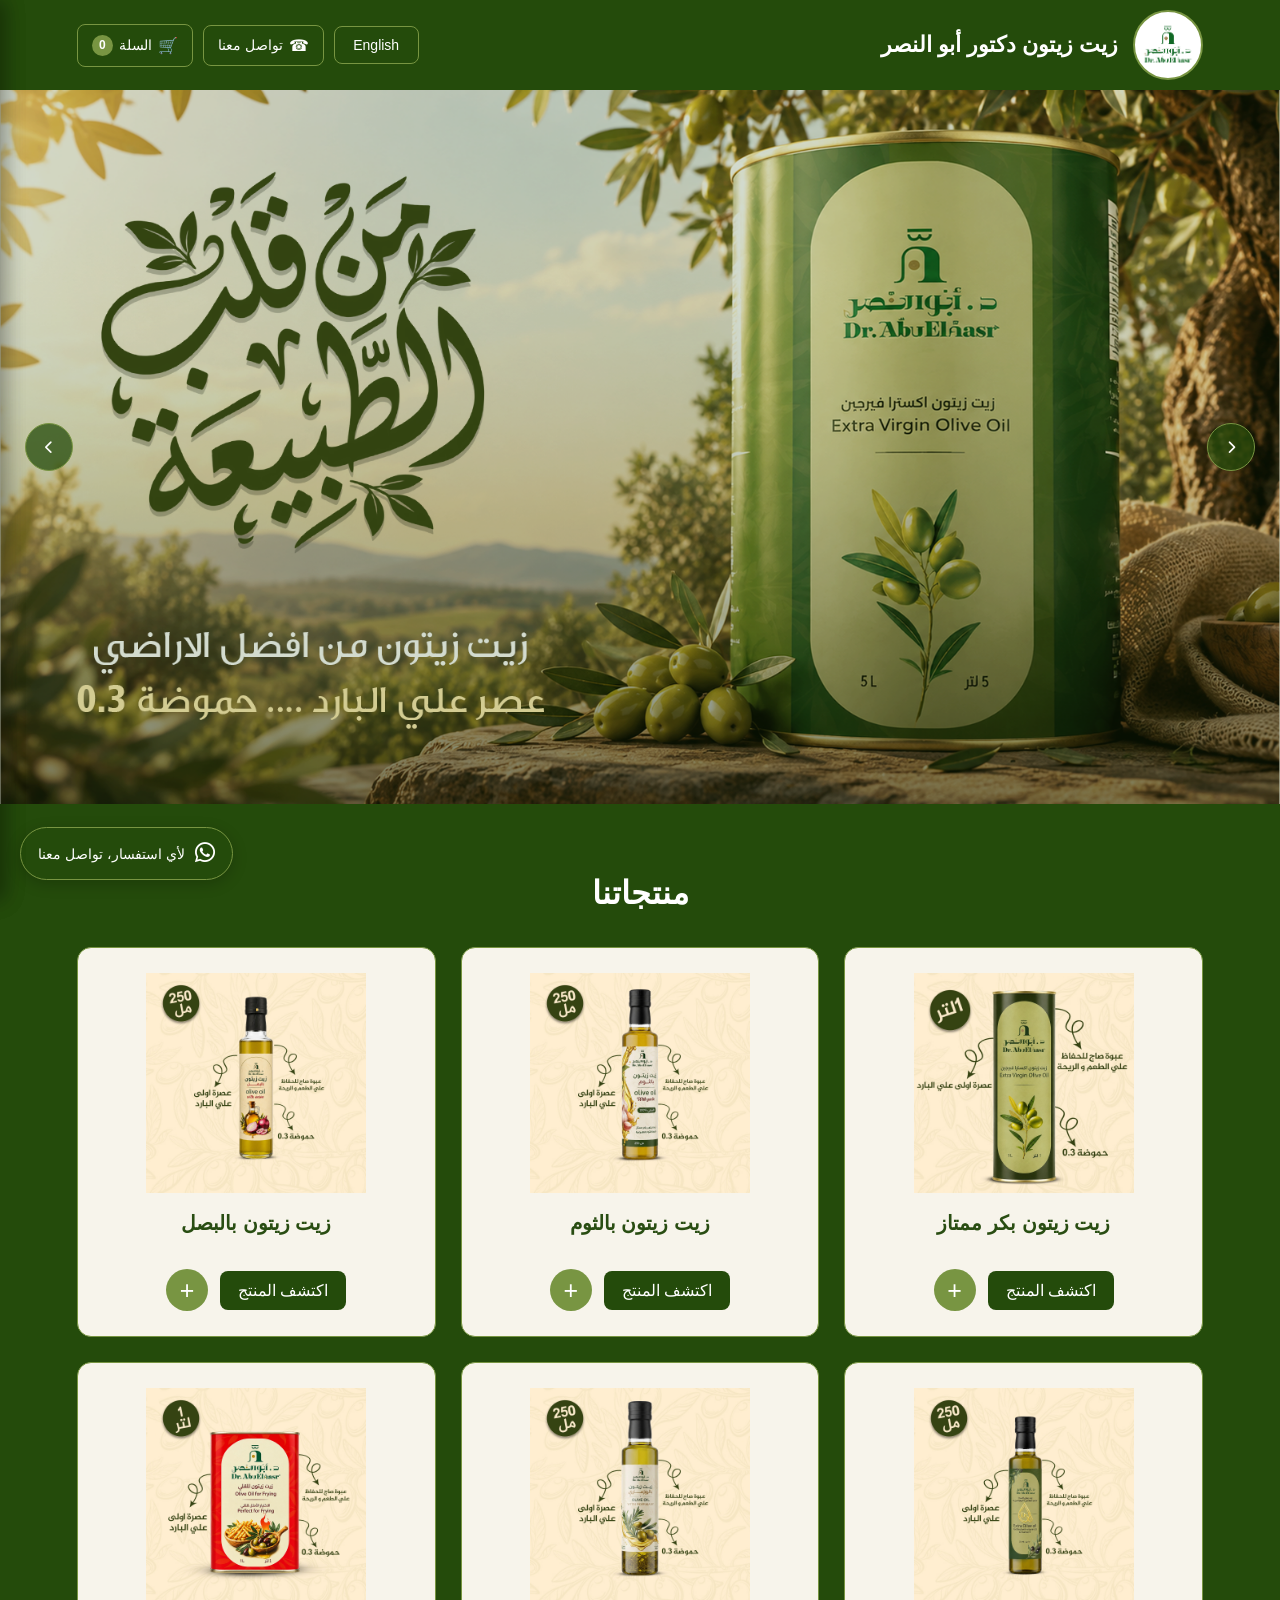
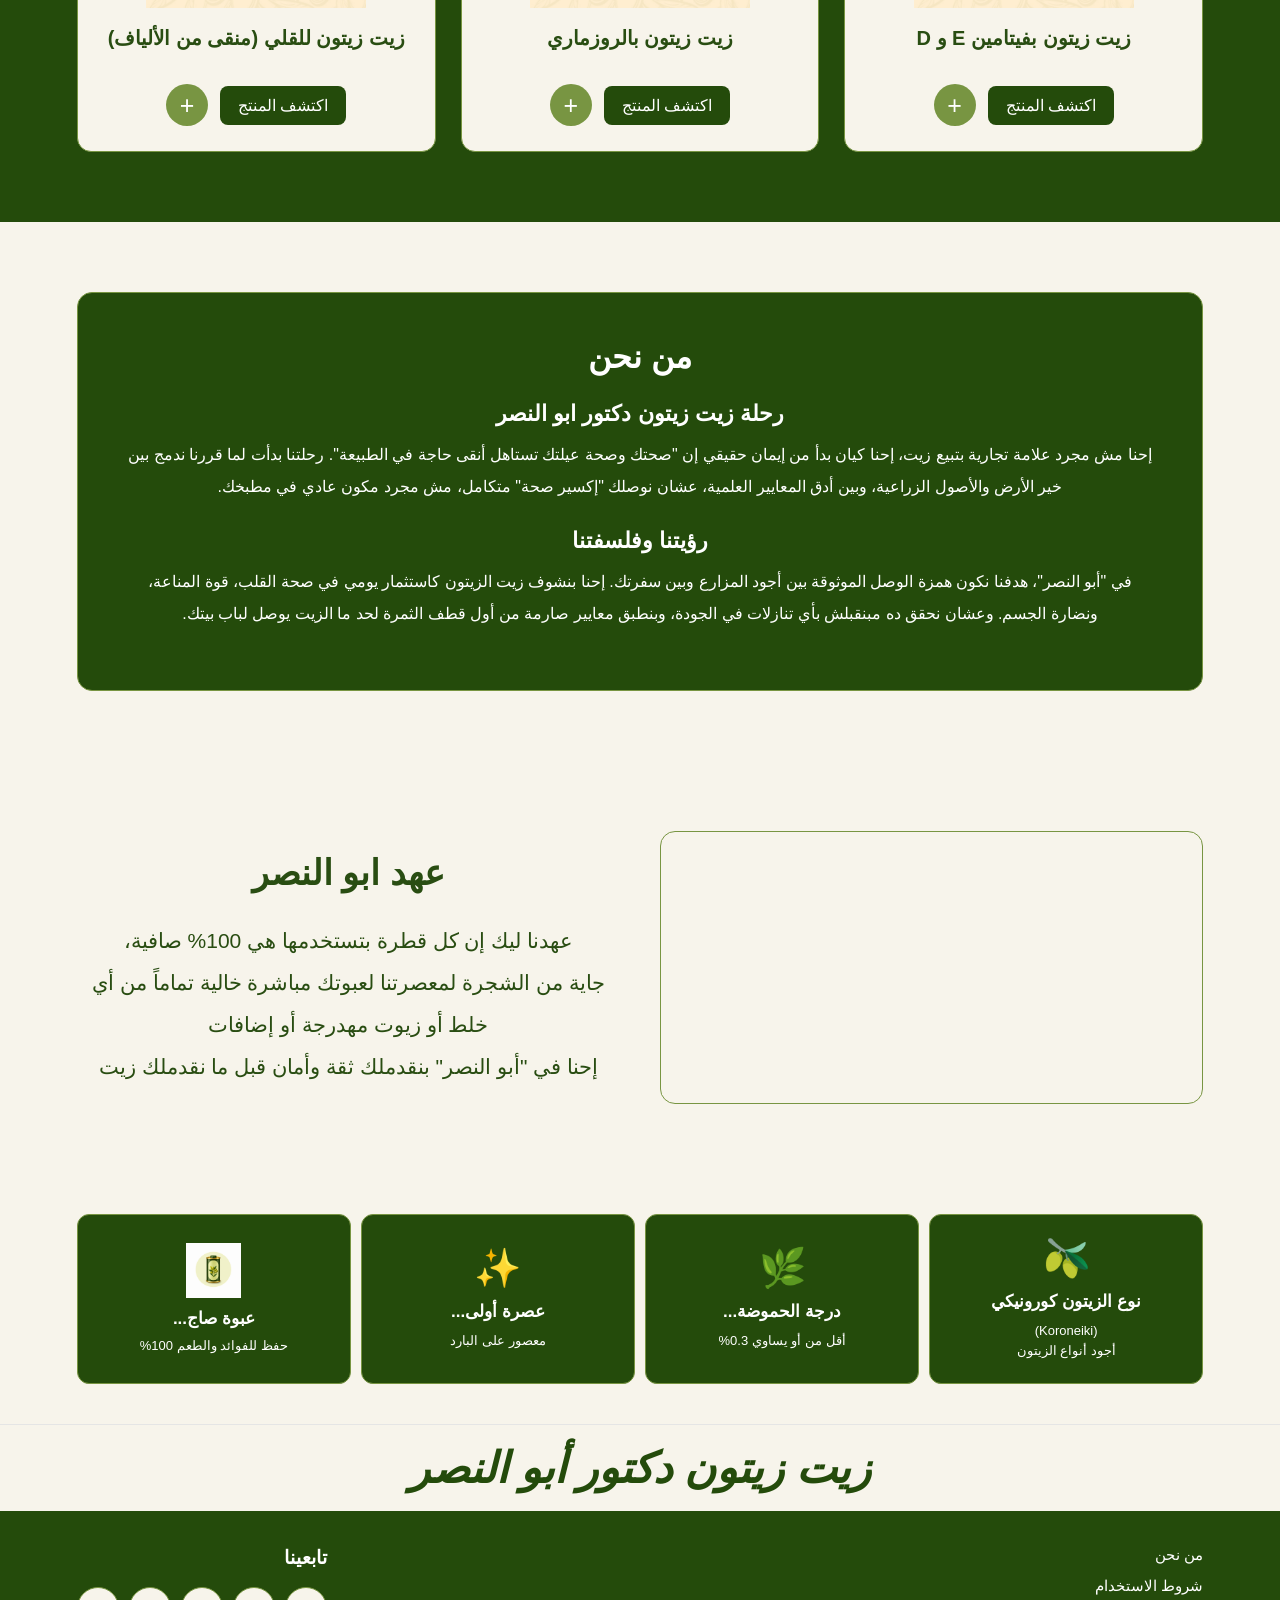
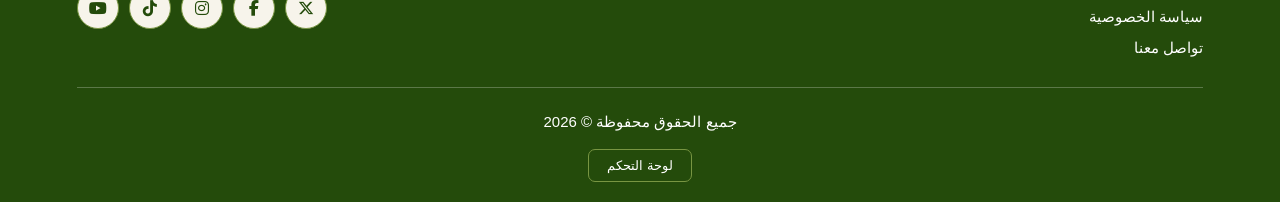
==== commit 5782aeb5: "Update index.html" ====
--- a/index.html
+++ b/index.html
@@ -670,15 +670,16 @@
         <div class="quality-text quality-ar">
 
             <h2>
-                لأن الجودة تبدأ من المصدر
+                عهد ابو النصر
             </h2>
 
 
             <p>
-                نحرص على اختيار ثمار الزيتون بعناية<br>
-                والاهتمام بكل مرحلة لتقدم لكم بجودة تليق بثقتكم<br>
-                من قلب الزيتون...<br>
-                نصنع الفرق
+           عهدنا ليك إن كل قطرة بتستخدمها هي 100% صافية،
+                <br>جاية من الشجرة لمعصرتنا لعبوتك مباشرة خالية تماماً من أي خلط أو زيوت مهدرجة أو إضافات<br>
+             إحنا في "أبو النصر" بنقدملك ثقة وأمان قبل ما نقدملك زيت<br>
+             
+                
             </p>
 
         </div>
@@ -687,15 +688,15 @@
         <div class="quality-text quality-en">
 
             <h2>
-                Because Quality Starts at the Source
+             The Abu El Nasr Promise
             </h2>
 
 
-            <p>
-                We carefully select the finest olive fruits<br>
-                and pay attention to every stage to deliver quality worthy of your trust<br>
-                From the heart of the olive...<br>
-                We make the difference
+            <p>Our promise to you is that every drop is pure and carefully <br>
+                handled from the olive tree to our mill and then to your bottle,<br>
+                
+                without unnecessary mixing or artificial additives.<br>
+                At Abu El Nasr, Trust and safety, served before oil.
             </p>
 
         </div>
--- a/style.css
+++ b/style.css
@@ -2789,11 +2789,11 @@
 
 .footer-brand-strip {
     width: 100%;
-    background: #ffffff;
+    background: #f7f4eb;
     color: #244b0b;
     padding: 18px 15px;
     text-align: center;
-    font-size: 23px;
+    font-size: 43px;
     font-weight: bold;
     font-style: italic;
     border-top: 1px solid #e5e5e5;
@@ -2811,7 +2811,7 @@
     display: block;
     padding: 35px 6% 20px;
     background: #244b0b;
-    color: #ffffff;
+    color: #f244b0b;
 }
 
 .footer-main {
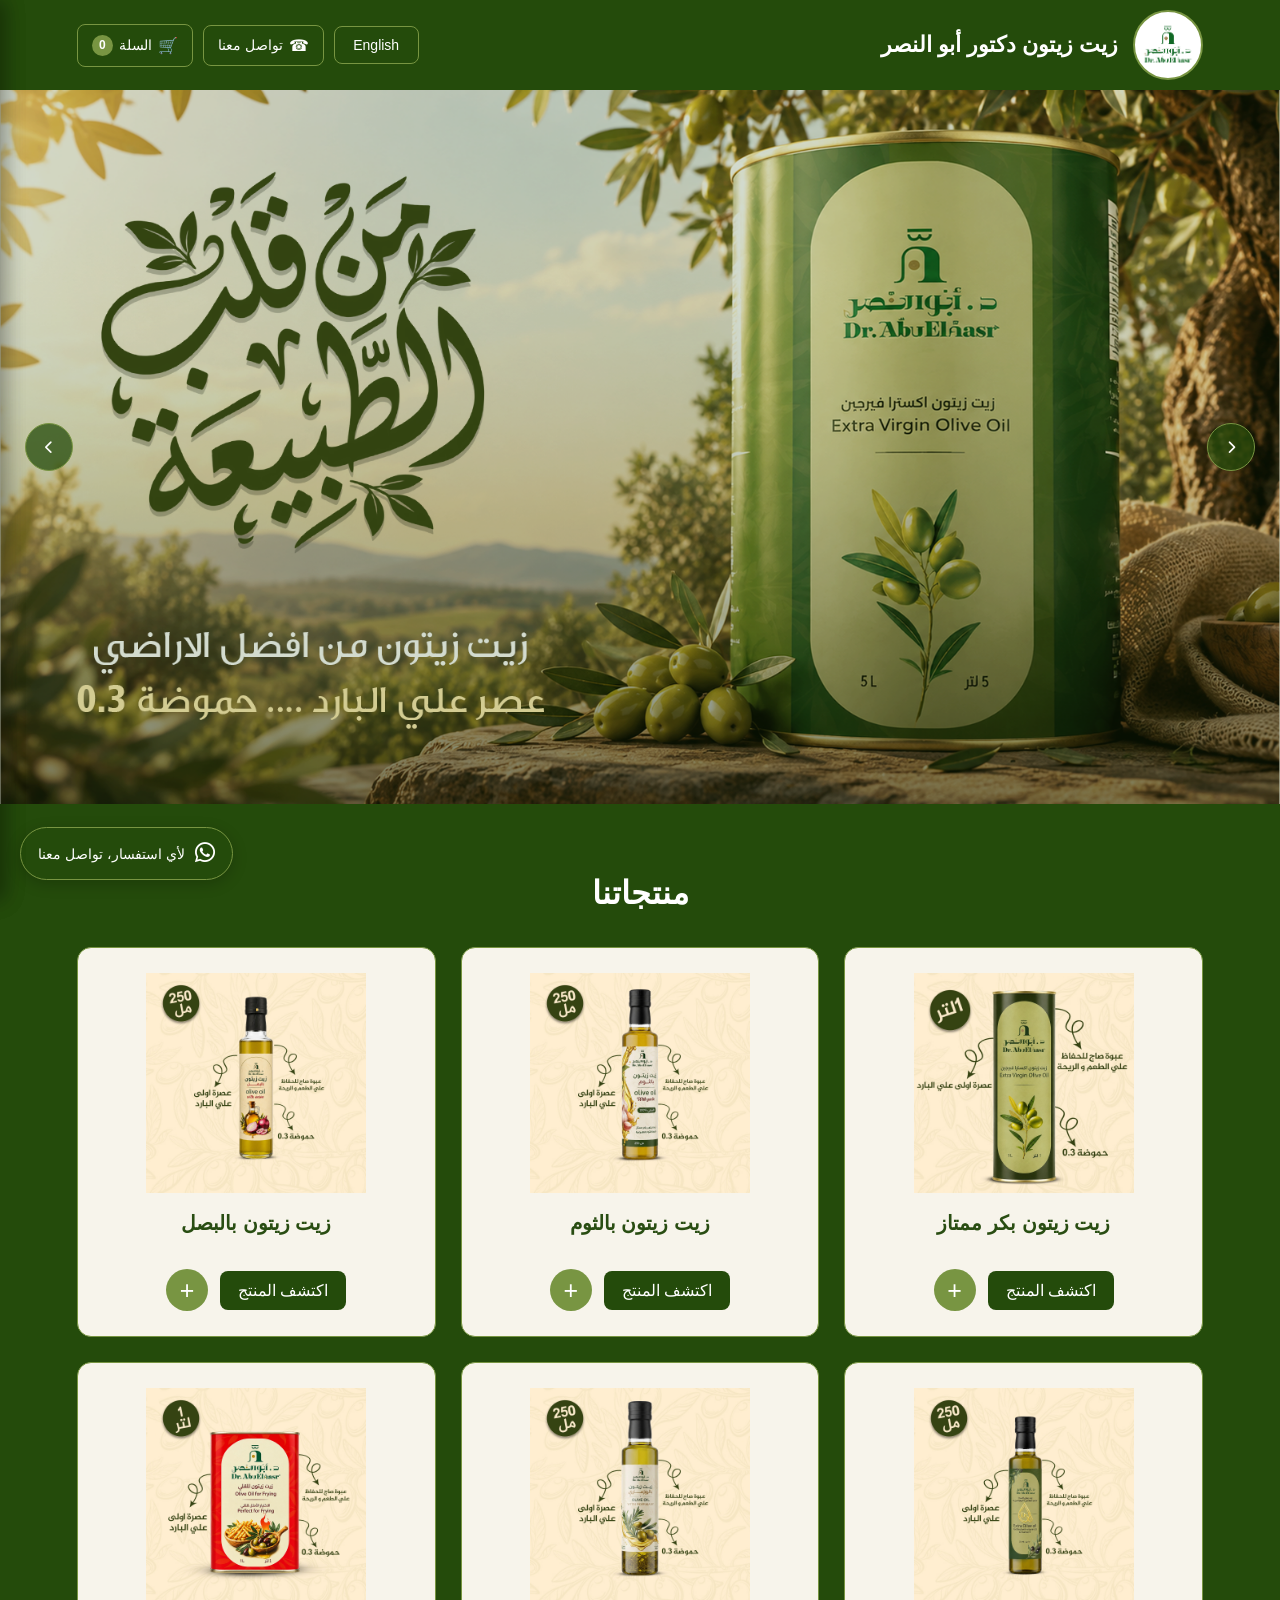
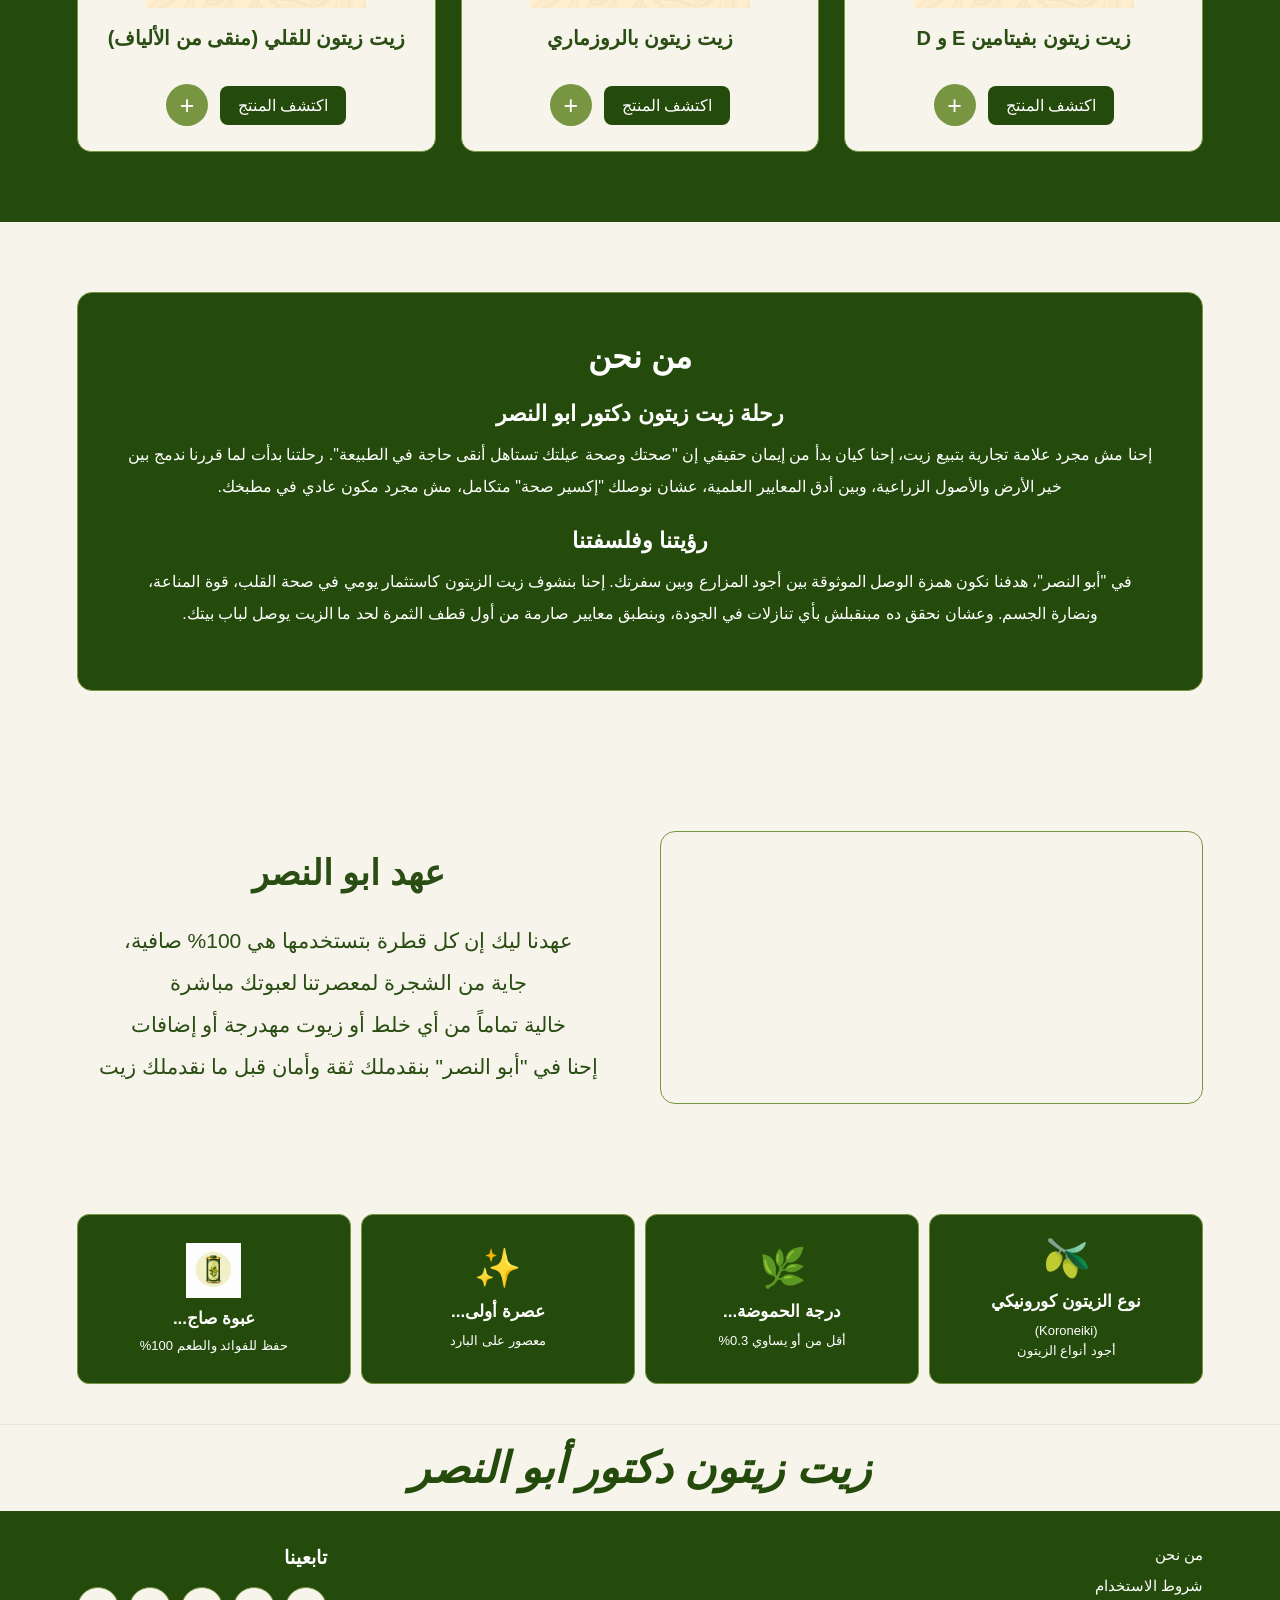
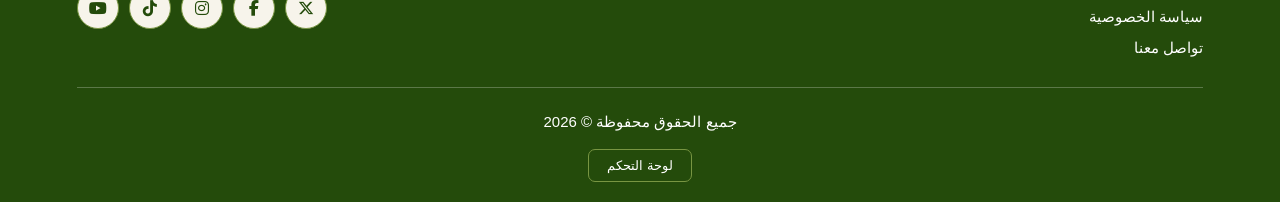
==== commit 206babcf: "Update index.html" ====
--- a/index.html
+++ b/index.html
@@ -676,7 +676,7 @@
 
             <p>
            عهدنا ليك إن كل قطرة بتستخدمها هي 100% صافية،
-                <br>جاية من الشجرة لمعصرتنا لعبوتك مباشرة خالية تماماً من أي خلط أو زيوت مهدرجة أو إضافات<br>
+                <br>جاية من الشجرة لمعصرتنا لعبوتك مباشرة <br>خالية تماماً من أي خلط أو زيوت مهدرجة أو إضافات<br>
              إحنا في "أبو النصر" بنقدملك ثقة وأمان قبل ما نقدملك زيت<br>
              
                 
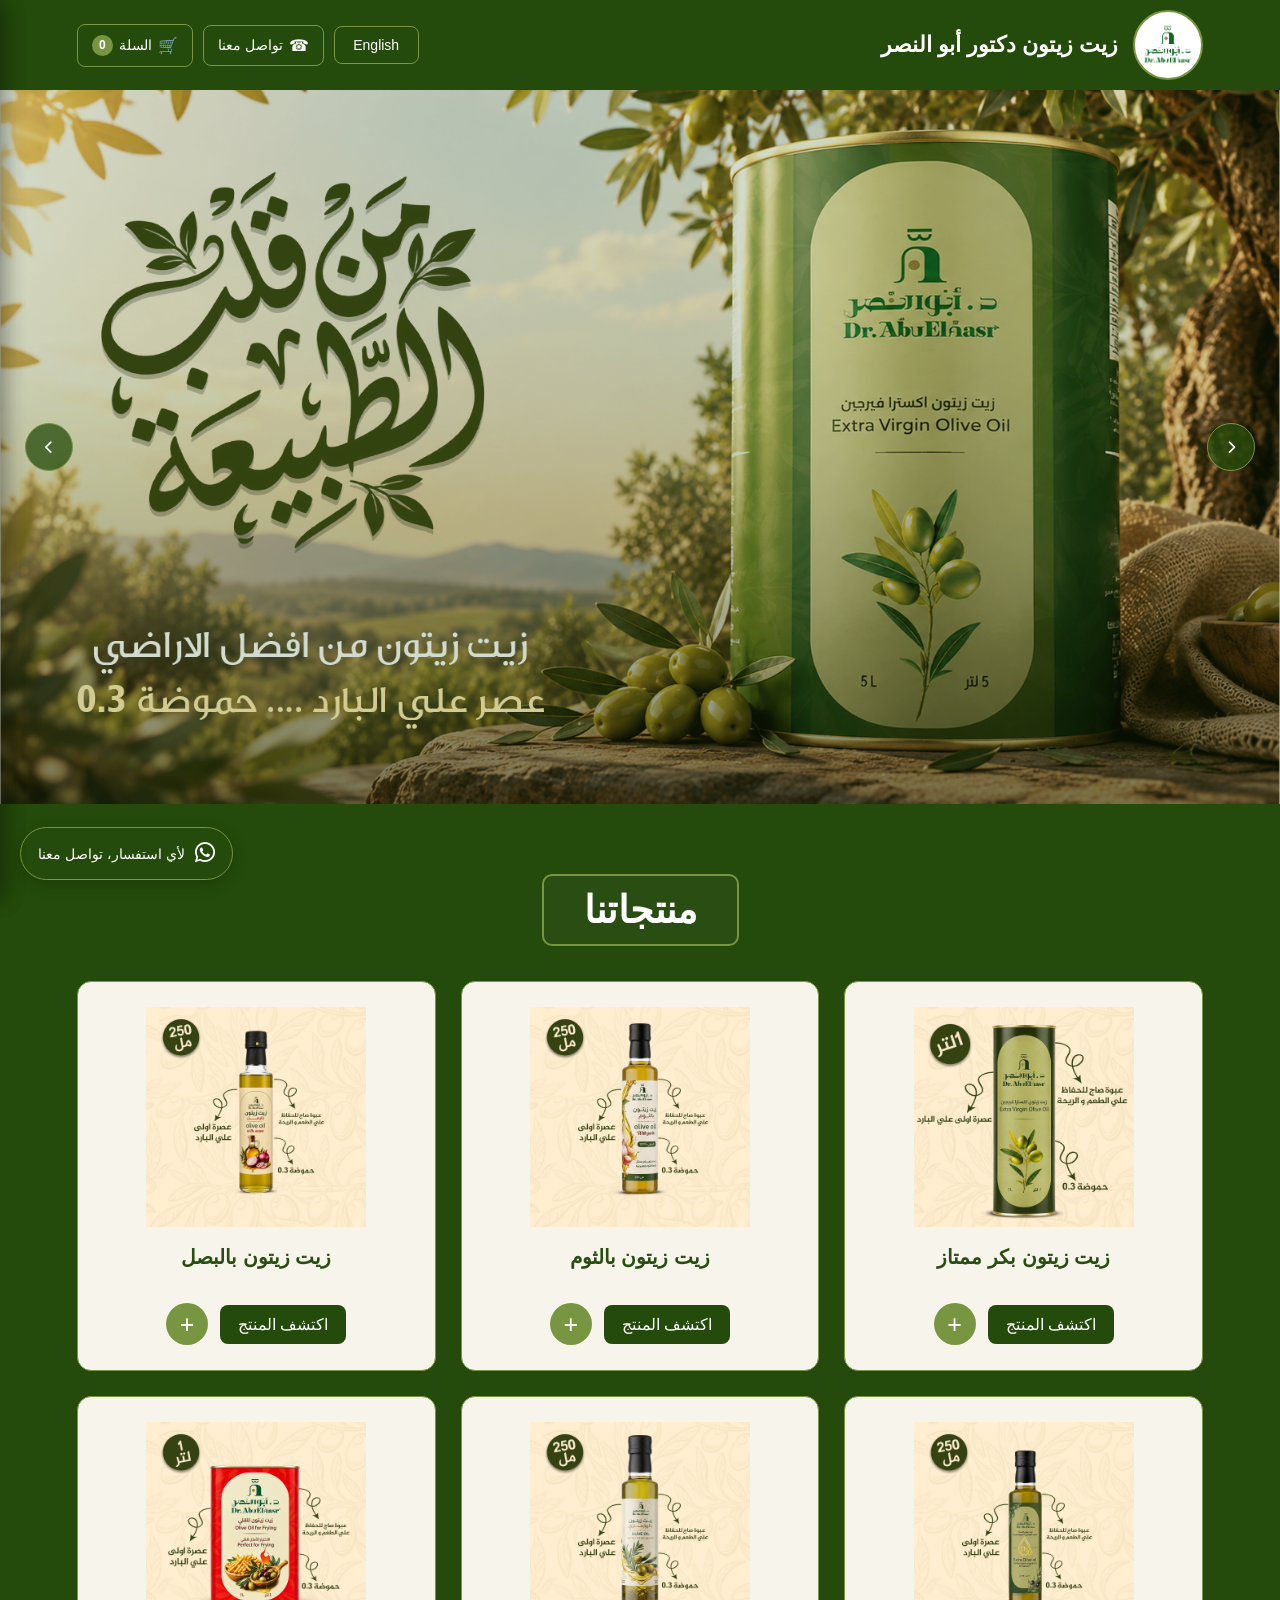
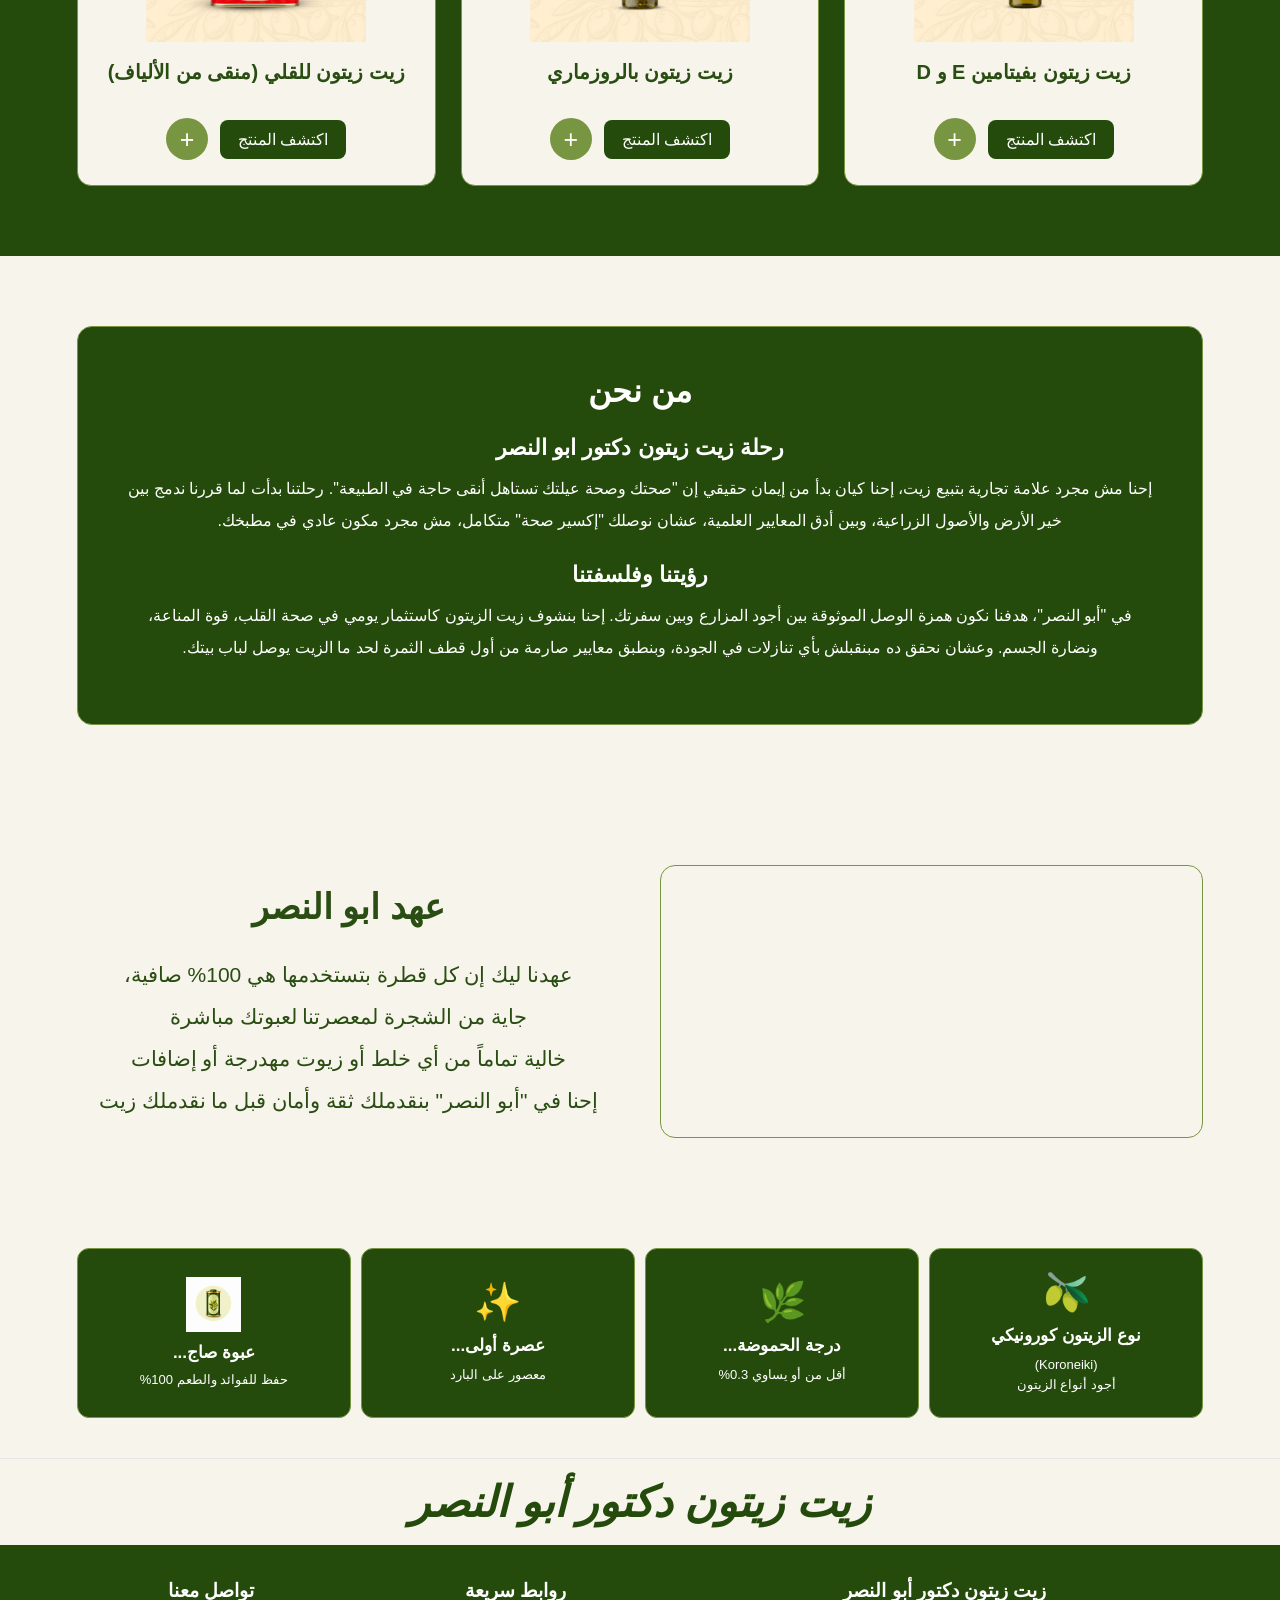
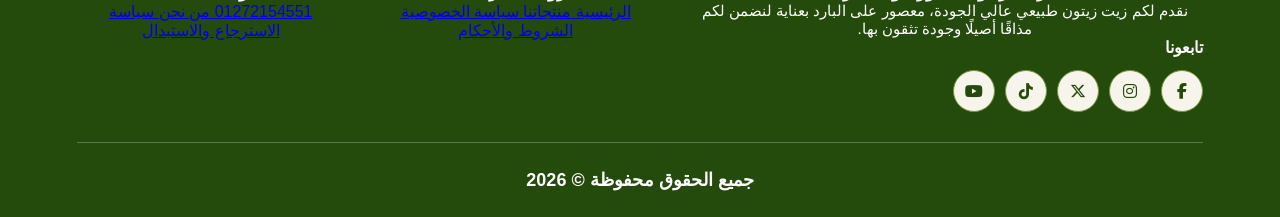
==== commit e7e2ed55: "Update index.html" ====
--- a/index.html
+++ b/index.html
@@ -870,20 +870,92 @@
 
 <!-- MAIN FOOTER -->
 <footer class="site-footer">
+
     <div class="footer-main">
 
-        <!-- RIGHT SIDE: LINKS -->
-        <div class="footer-links">
-           
-
-            <a href="#about">
-                <span class="footer-ar">من نحن</span>
-                <span class="footer-en">About Us</span>
+        <!-- RIGHT: BRAND + SOCIAL MEDIA -->
+        <div class="footer-brand">
+
+            <h3 class="footer-brand-name">
+                <span class="footer-ar">زيت زيتون دكتور أبو النصر</span>
+                <span class="footer-en">Dr. Abu El Nasr Olive Oil</span>
+            </h3>
+
+            <p class="footer-description">
+                <span class="footer-ar">
+                    نقدم لكم زيت زيتون طبيعي عالي الجودة، معصور على البارد بعناية لنضمن لكم مذاقًا أصيلًا وجودة تثقون بها.
+                </span>
+
+                <span class="footer-en">
+                    We offer high-quality natural olive oil, carefully cold-pressed to ensure authentic taste and quality you can trust.
+                </span>
+            </p>
+
+            <div class="footer-social">
+
+                <h4>
+                    <span class="footer-ar">تابعونا</span>
+                    <span class="footer-en">Follow Us</span>
+                </h4>
+
+                <div class="social-icons">
+
+                    <a href="https://www.facebook.com/share/1ckPpM1Tov/"
+                       target="_blank"
+                       rel="noopener noreferrer"
+                       aria-label="Facebook">
+                        <i class="fab fa-facebook-f"></i>
+                    </a>
+
+                    <a href="https://www.instagram.com/drabuelnasrproducts?igsi=MWl1YzI4bHl4a21pbA=="
+                       target="_blank"
+                       rel="noopener noreferrer"
+                       aria-label="Instagram">
+                        <i class="fab fa-instagram"></i>
+                    </a>
+
+                    <a href="https://x.com/drahmedabuelnsr"
+                       target="_blank"
+                       rel="noopener noreferrer"
+                       aria-label="X">
+                        <i class="fa-brands fa-x-twitter"></i>
+                    </a>
+
+                    <a href="https://www.tiktok.com/@dr.ahmedabouelnasr?_r=1&_t=ZS-990oCE4h9S1"
+                       target="_blank"
+                       rel="noopener noreferrer"
+                       aria-label="TikTok">
+                        <i class="fab fa-tiktok"></i>
+                    </a>
+
+                    <a href="https://youtube.com/@drahmedabuelnasr?si=T_Mye-c9jZSYGli5"
+                       target="_blank"
+                       rel="noopener noreferrer"
+                       aria-label="YouTube">
+                        <i class="fab fa-youtube"></i>
+                    </a>
+
+                </div>
+            </div>
+
+        </div>
+
+        <!-- CENTER: QUICK LINKS -->
+        <div class="footer-quick-links">
+
+            <h3>
+                <span class="footer-ar">روابط سريعة</span>
+                <span class="footer-en">Quick Links</span>
+            </h3>
+
+            <a href="index.html">
+                <span class="footer-ar">الرئيسية</span>
+                <span class="footer-en">Home</span>
             </a>
 
-            <a href="terms.html">
-                <span class="footer-ar">شروط الاستخدام</span>
-                <span class="footer-en">Terms of Use</span>
+            <a href="index.html#products">
+                <span class="footer-ar">منتجاتنا</span>
+                <span class="footer-en">Our Products</span>
             </a>
 
             <a href="privacy.html">
@@ -891,69 +963,59 @@
                 <span class="footer-en">Privacy Policy</span>
             </a>
 
-            <button type="button" class="footer-contact-btn" id="footerContactBtn">
-                <span class="contact-ar">تواصل معنا</span>
-                <span class="contact-en">Contact Us</span>
-            </button>
-        </div>
-
-        <!-- LEFT SIDE: SOCIAL MEDIA -->
-        <div class="footer-social">
+            <a href="terms.html">
+                <span class="footer-ar">الشروط والأحكام</span>
+                <span class="footer-en">Terms & Conditions</span>
+            </a>
+
+        </div>
+
+        <!-- LEFT: CONTACT + OTHER LINKS -->
+        <div class="footer-contact-links">
+
             <h3>
-                <span class="footer-ar">تابعينا</span>
-                <span class="footer-en">Follow Us</span>
+                <span class="footer-ar">تواصل معنا</span>
+                <span class="footer-en">Contact Us</span>
             </h3>
 
-            <div class="social-icons">
-                <a href="https://x.com/drahmedabuelnsr"
-                   target="_blank" rel="noopener noreferrer"
-                   aria-label="X">
-                    <i class="fa-brands fa-x-twitter"></i>
-                </a>
-
-                <a href="https://www.facebook.com/share/1ckPpM1Tov/"
-                   target="_blank" rel="noopener noreferrer"
-                   aria-label="Facebook">
-                    <i class="fab fa-facebook-f"></i>
-                </a>
-
-                <a href="https://www.instagram.com/drabuelnasrproducts?igsi=MWl1YzI4bHl4a21pbA=="
-                   target="_blank" rel="noopener noreferrer"
-                   aria-label="Instagram">
-                    <i class="fab fa-instagram"></i>
-                </a>
-
-                <a href="https://www.tiktok.com/@dr.ahmedabouelnasr?_r=1&_t=ZS-990oCE4h9S1"
-                   target="_blank" rel="noopener noreferrer"
-                   aria-label="TikTok">
-                    <i class="fab fa-tiktok"></i>
-                </a>
-
-                <a href="https://youtube.com/@drahmedabuelnasr?si=T_Mye-c9jZSYGli5"
-                   target="_blank" rel="noopener noreferrer"
-                   aria-label="YouTube">
-                    <i class="fab fa-youtube"></i>
-                </a>
-            </div>
+            <a href="tel:+201272154551" class="footer-phone">
+                01272154551
+            </a>
+
+            <a href="index.html#about">
+                <span class="footer-ar">من نحن</span>
+                <span class="footer-en">About Us</span>
+            </a>
+
+            <a href="return-policy.html">
+                <span class="footer-ar">سياسة الاسترجاع والاستبدال</span>
+                <span class="footer-en">Return & Exchange Policy</span>
+            </a>
+
         </div>
 
     </div>
 
     <!-- COPYRIGHT -->
     <div class="footer-bottom">
+
         <p>
             <span class="footer-ar">جميع الحقوق محفوظة © 2026</span>
             <span class="footer-en">All Rights Reserved © 2026</span>
         </p>
 
-        <button type="button" class="dashboard-access" id="dashboardAccess">
+        <button type="button"
+                class="dashboard-access"
+                id="dashboardAccess">
+
             <span class="footer-ar">لوحة التحكم</span>
             <span class="footer-en">Dashboard</span>
+
         </button>
+
     </div>
+
 </footer>
-
-
 <!-- =========================
      WHATSAPP
 ========================= -->
--- a/style.css
+++ b/style.css
@@ -3003,3 +3003,64 @@
         text-align: center;
     }
 }
+/* =========================================================
+   FINAL REQUESTED UPDATES
+========================================================= */
+
+/* PRODUCTS TITLE BOX */
+
+.products-section h2 {
+    display: table;
+    margin: 0 auto 35px;
+    padding: 12px 40px;
+    font-size: 38px;
+    font-weight: bold;
+    color: #ffffff;
+    border: 2px solid #789542;
+    border-radius: 10px;
+    background: #294d12;
+}
+
+/* FOOTER FONT SIZE */
+
+.footer-links a,
+.footer-contact-btn {
+    font-size: 19px;
+    font-weight: 600;
+}
+
+.footer-links {
+    gap: 17px;
+}
+
+.footer-bottom p {
+    font-size: 18px;
+    font-weight: 600;
+    line-height: 1.9;
+}
+
+/* HIDE DASHBOARD FROM VISITORS */
+
+.dashboard-access {
+    display: none !important;
+}
+
+/* MOBILE */
+
+@media (max-width: 600px) {
+
+    .products-section h2 {
+        font-size: 30px;
+        padding: 10px 30px;
+    }
+
+    .footer-links a,
+    .footer-contact-btn {
+        font-size: 17px;
+    }
+
+    .footer-bottom p {
+        font-size: 16px;
+    }
+
+}
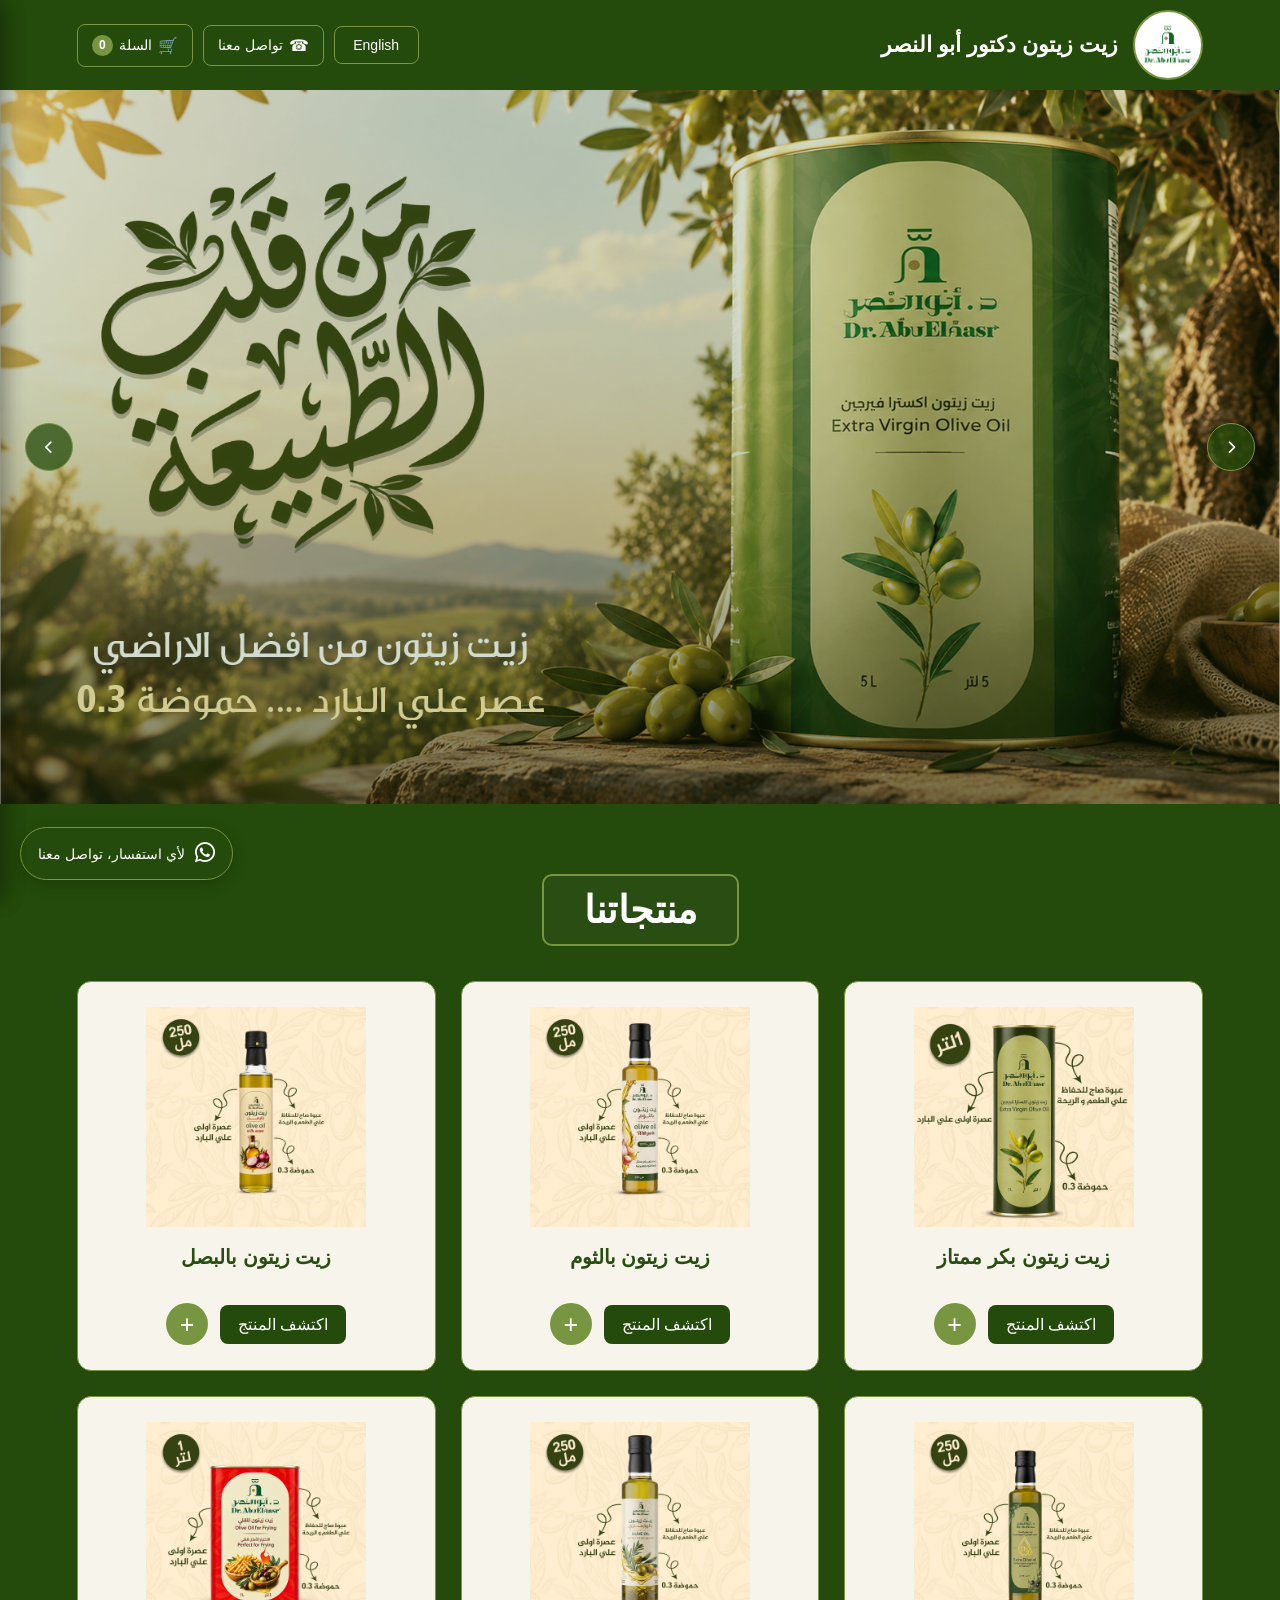
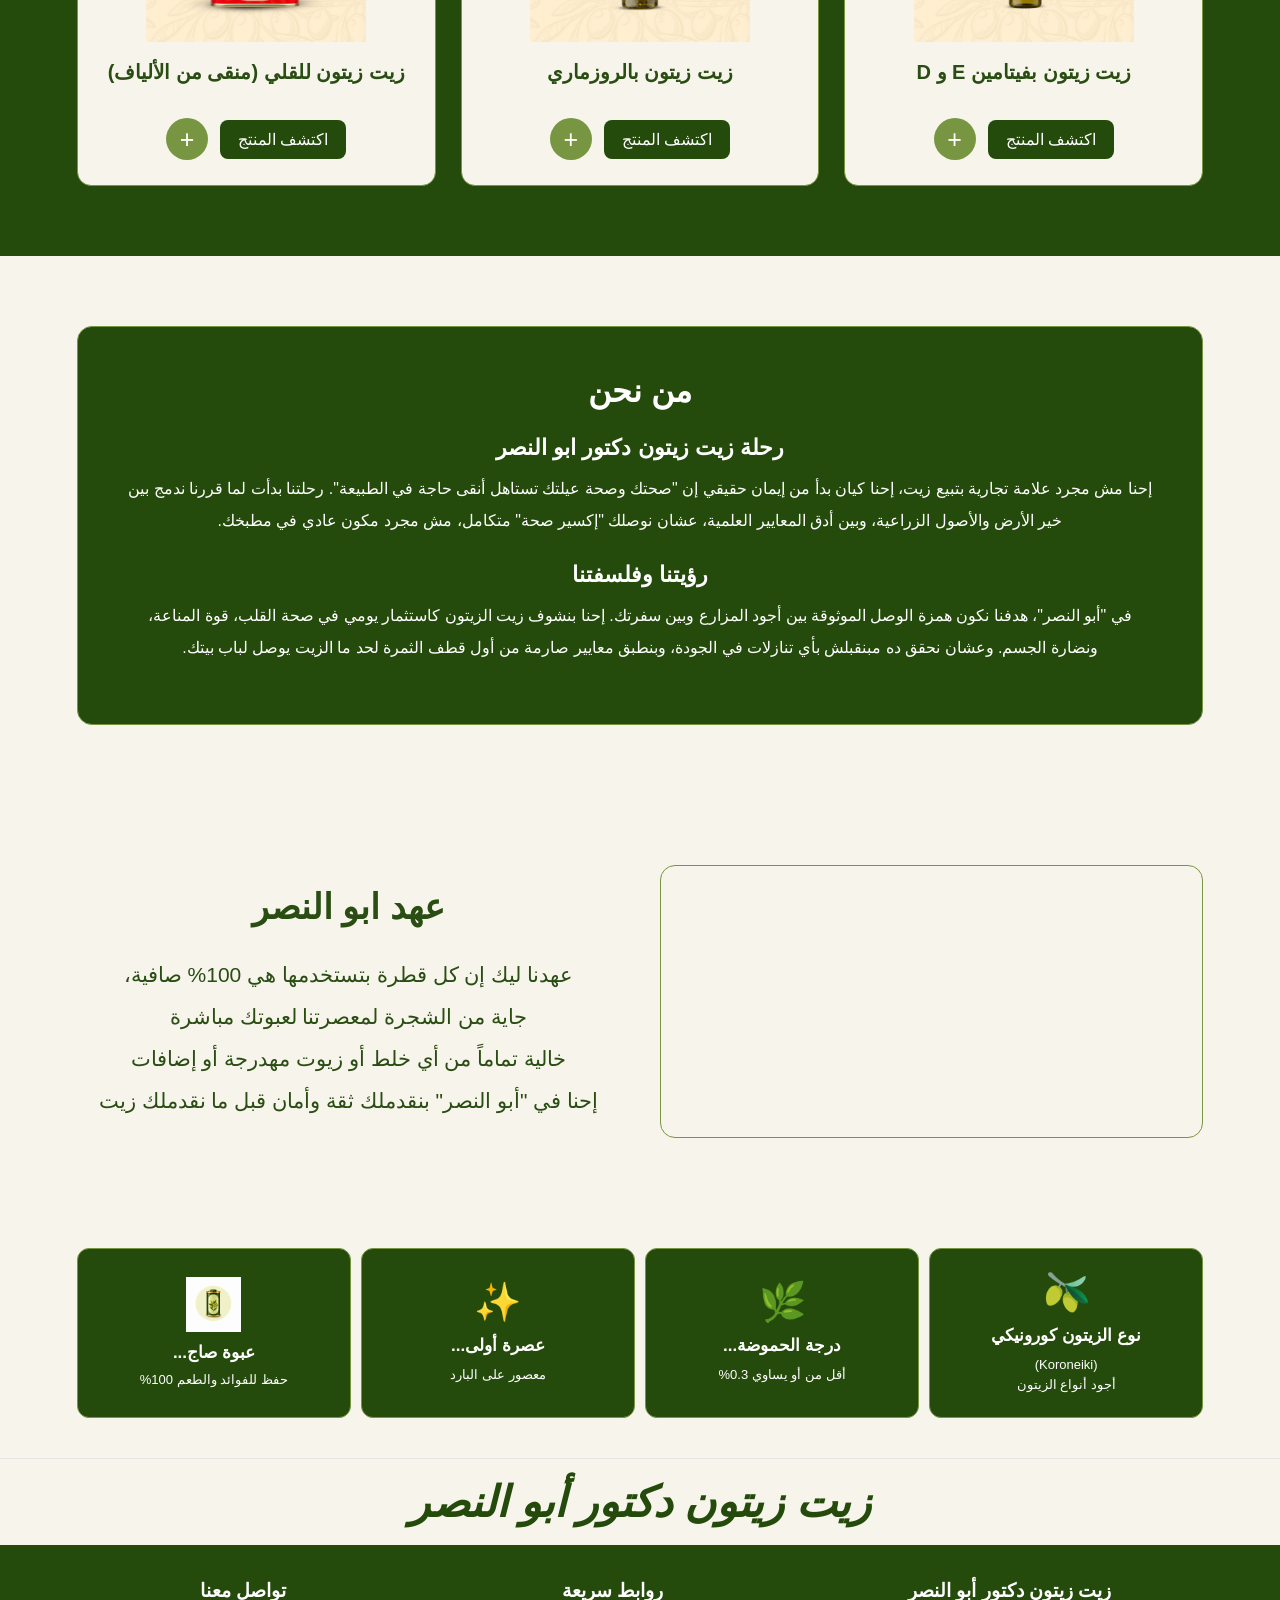
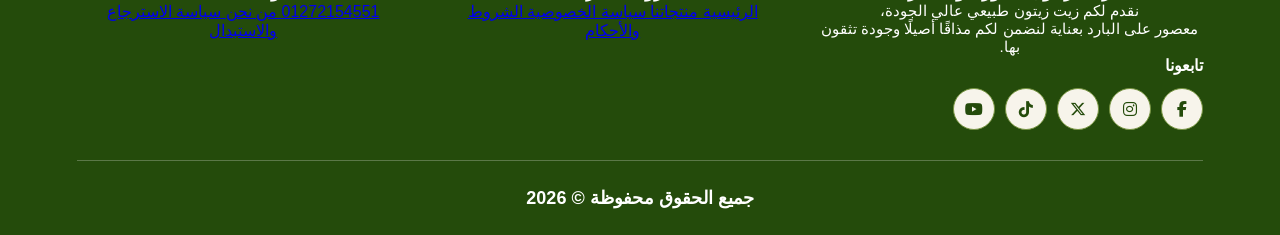
==== commit 5dd1b86c: "Update index.html" ====
--- a/index.html
+++ b/index.html
@@ -883,11 +883,11 @@
 
             <p class="footer-description">
                 <span class="footer-ar">
-                    نقدم لكم زيت زيتون طبيعي عالي الجودة، معصور على البارد بعناية لنضمن لكم مذاقًا أصيلًا وجودة تثقون بها.
+                    نقدم لكم زيت زيتون طبيعي عالي الجودة، <br>معصور على البارد بعناية لنضمن لكم مذاقًا أصيلًا وجودة تثقون بها.
                 </span>
 
                 <span class="footer-en">
-                    We offer high-quality natural olive oil, carefully cold-pressed to ensure authentic taste and quality you can trust.
+                    We offer high-quality natural olive oil, <br>carefully cold-pressed to ensure authentic taste and quality you can trust.
                 </span>
             </p>
 
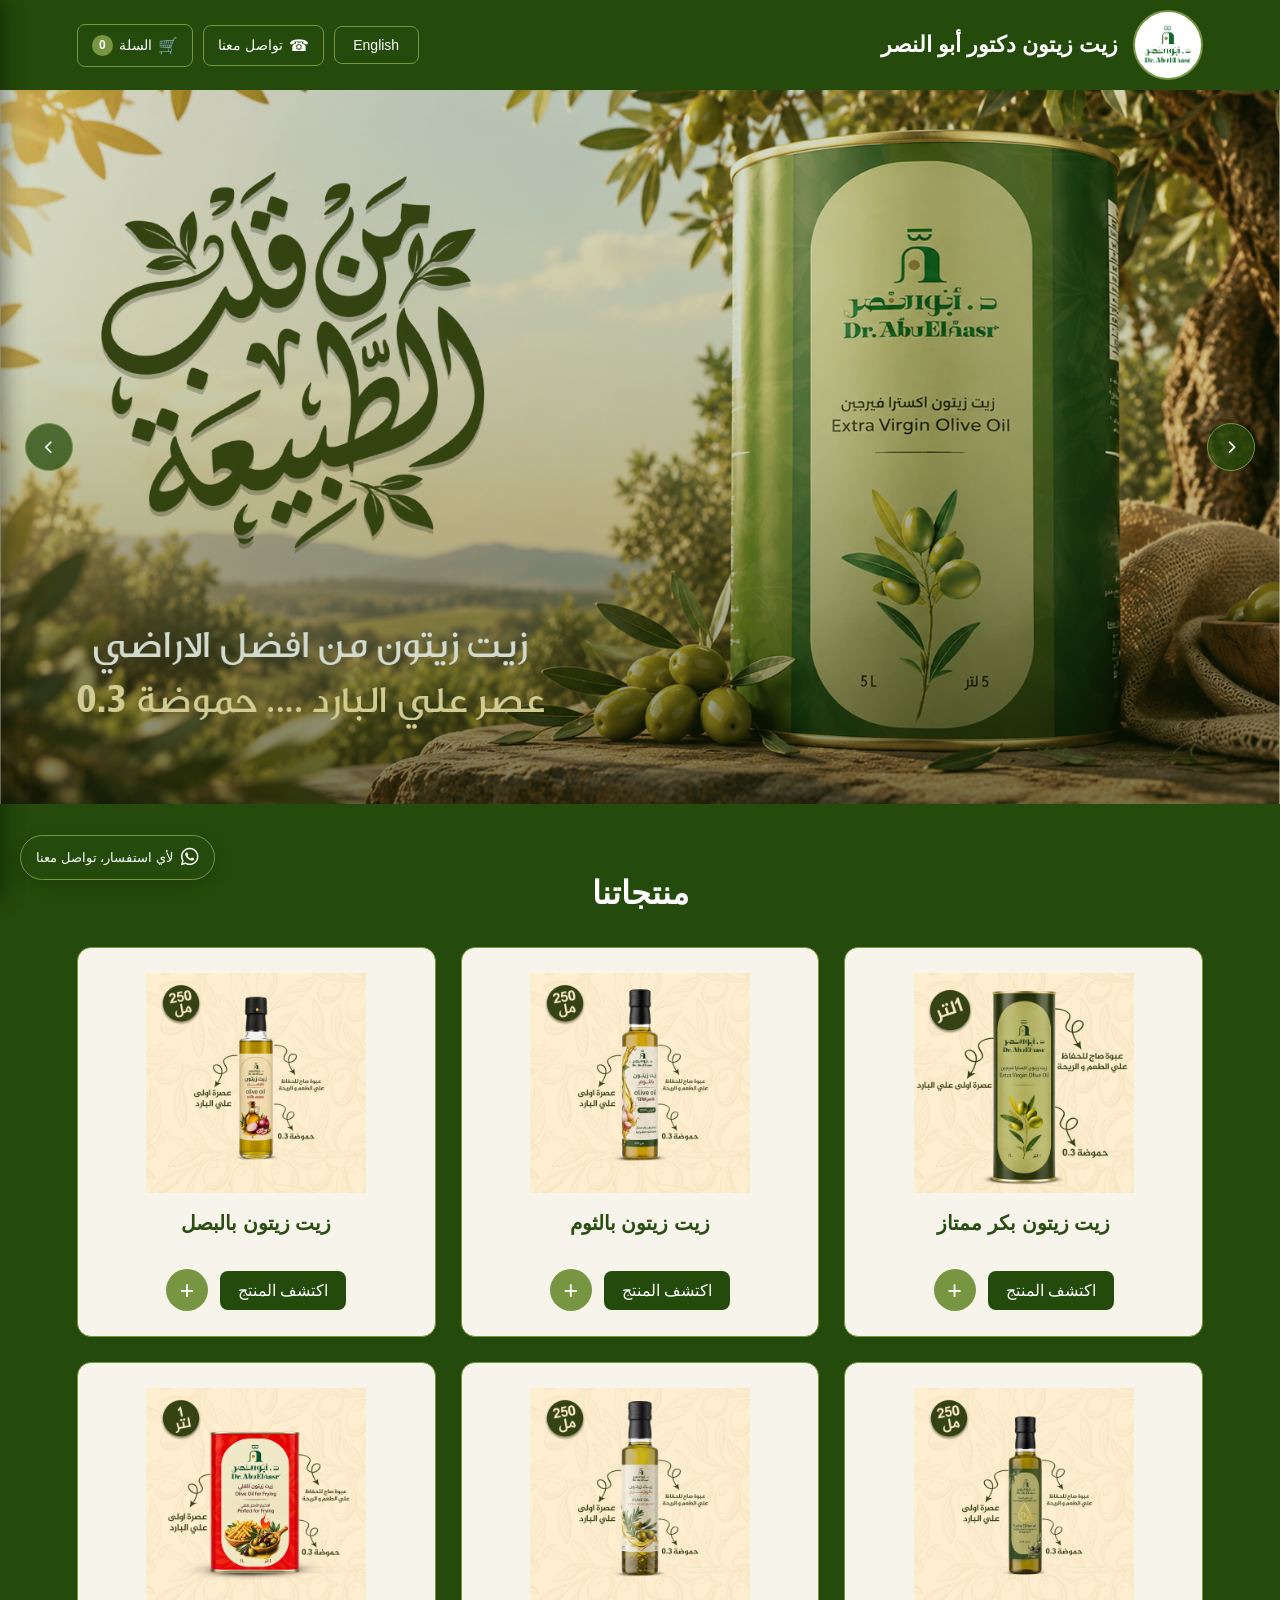
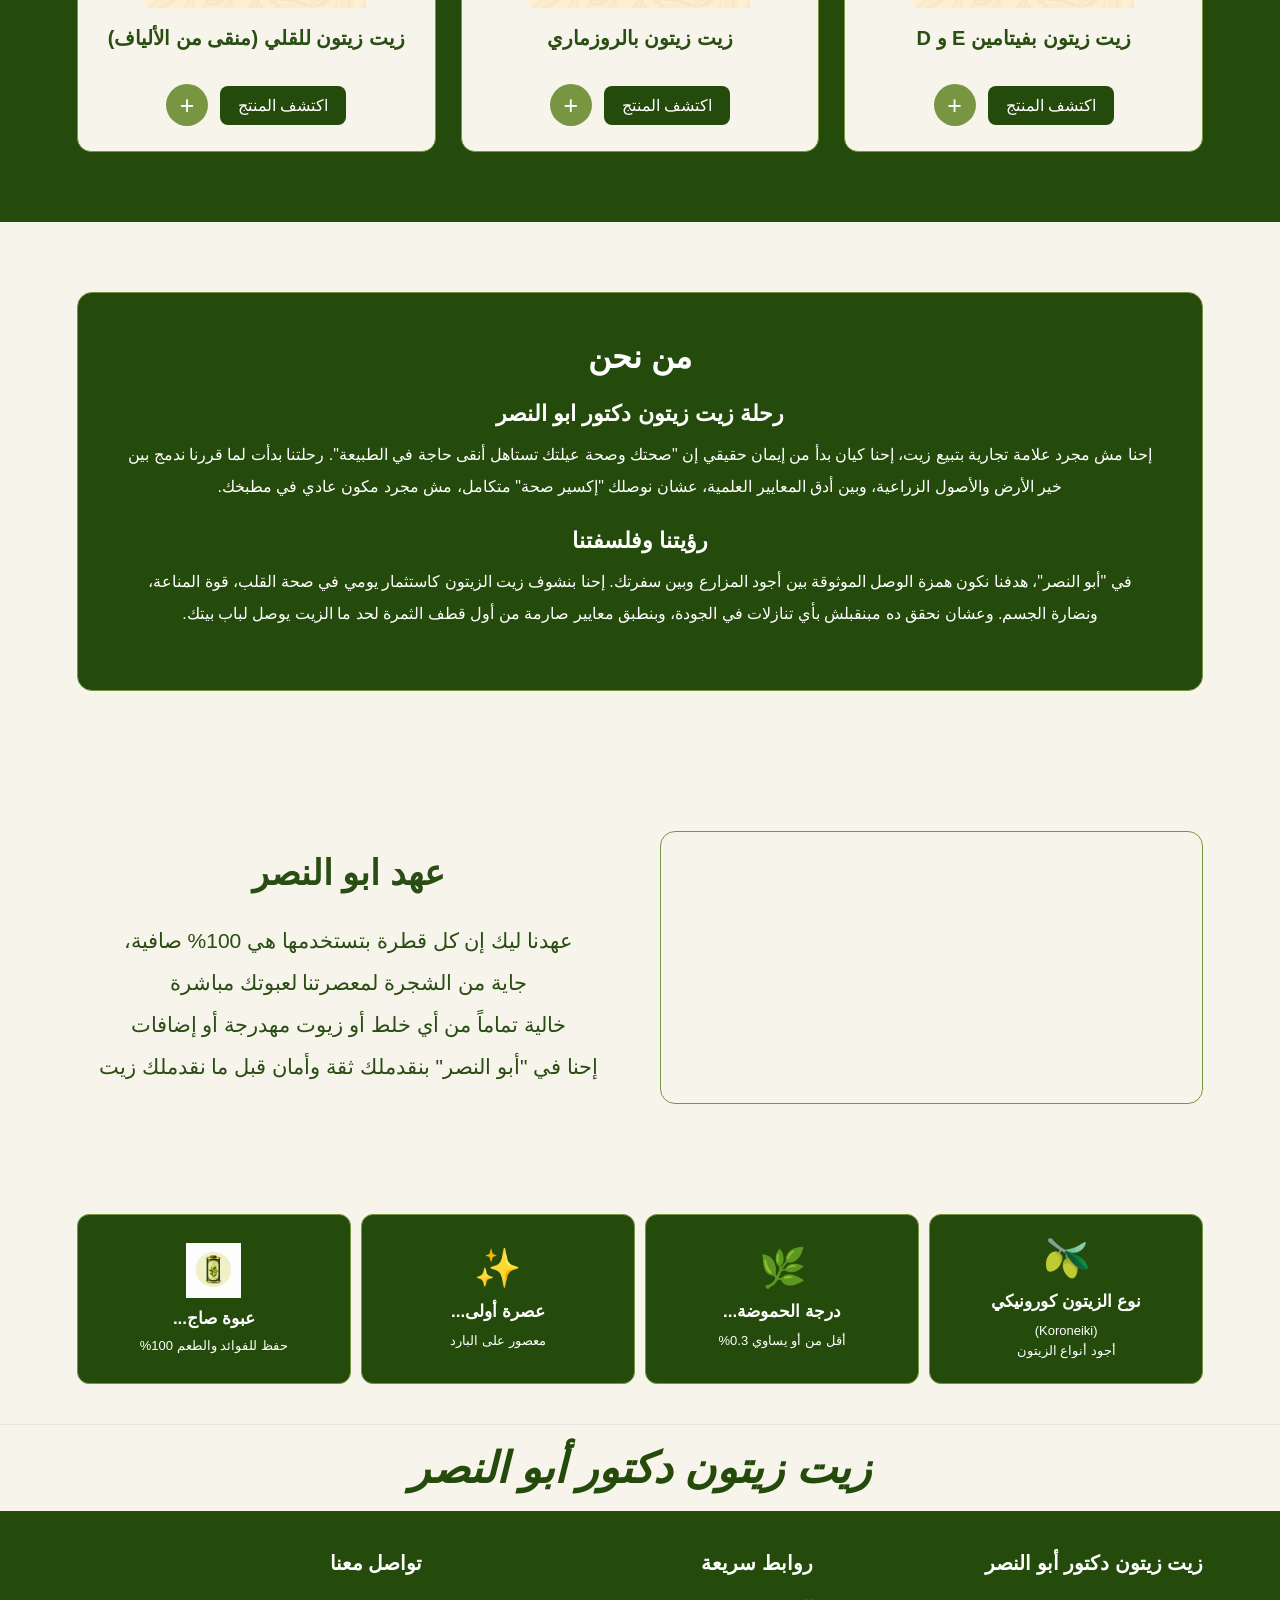
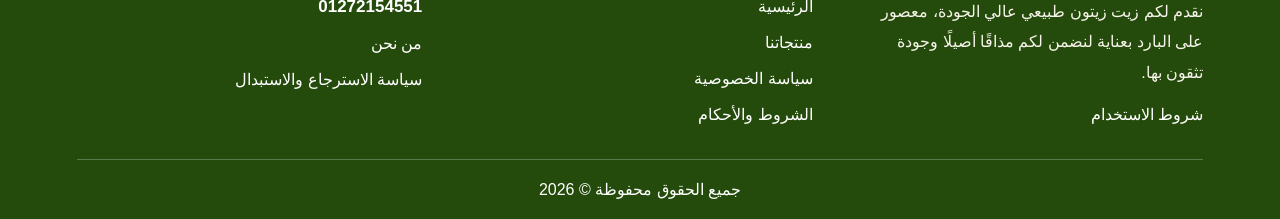
==== commit c1479afc: "Update index.html" ====
--- a/index.html
+++ b/index.html
@@ -873,7 +873,7 @@
 
     <div class="footer-main">
 
-        <!-- RIGHT: BRAND + SOCIAL MEDIA -->
+        <!-- RIGHT: BRAND -->
         <div class="footer-brand">
 
             <h3 class="footer-brand-name">
@@ -883,62 +883,23 @@
 
             <p class="footer-description">
                 <span class="footer-ar">
-                    نقدم لكم زيت زيتون طبيعي عالي الجودة، <br>معصور على البارد بعناية لنضمن لكم مذاقًا أصيلًا وجودة تثقون بها.
+                    نقدم لكم زيت زيتون طبيعي عالي الجودة،
+                    معصور على البارد بعناية لنضمن لكم مذاقًا أصيلًا وجودة تثقون بها.
                 </span>
 
                 <span class="footer-en">
-                    We offer high-quality natural olive oil, <br>carefully cold-pressed to ensure authentic taste and quality you can trust.
+                    We offer high-quality natural olive oil,
+                    carefully cold-pressed to ensure authentic taste and quality you can trust.
                 </span>
             </p>
 
-            <div class="footer-social">
-
-                <h4>
-                    <span class="footer-ar">تابعونا</span>
-                    <span class="footer-en">Follow Us</span>
-                </h4>
-
-                <div class="social-icons">
-
-                    <a href="https://www.facebook.com/share/1ckPpM1Tov/"
-                       target="_blank"
-                       rel="noopener noreferrer"
-                       aria-label="Facebook">
-                        <i class="fab fa-facebook-f"></i>
-                    </a>
-
-                    <a href="https://www.instagram.com/drabuelnasrproducts?igsi=MWl1YzI4bHl4a21pbA=="
-                       target="_blank"
-                       rel="noopener noreferrer"
-                       aria-label="Instagram">
-                        <i class="fab fa-instagram"></i>
-                    </a>
-
-                    <a href="https://x.com/drahmedabuelnsr"
-                       target="_blank"
-                       rel="noopener noreferrer"
-                       aria-label="X">
-                        <i class="fa-brands fa-x-twitter"></i>
-                    </a>
-
-                    <a href="https://www.tiktok.com/@dr.ahmedabouelnasr?_r=1&_t=ZS-990oCE4h9S1"
-                       target="_blank"
-                       rel="noopener noreferrer"
-                       aria-label="TikTok">
-                        <i class="fab fa-tiktok"></i>
-                    </a>
-
-                    <a href="https://youtube.com/@drahmedabuelnasr?si=T_Mye-c9jZSYGli5"
-                       target="_blank"
-                       rel="noopener noreferrer"
-                       aria-label="YouTube">
-                        <i class="fab fa-youtube"></i>
-                    </a>
-
-                </div>
-            </div>
-
-        </div>
+            <a href="usage-terms.html" class="footer-link">
+                <span class="footer-ar">شروط الاستخدام</span>
+                <span class="footer-en">Terms of Use</span>
+            </a>
+
+        </div>
+
 
         <!-- CENTER: QUICK LINKS -->
         <div class="footer-quick-links">
@@ -970,7 +931,8 @@
 
         </div>
 
-        <!-- LEFT: CONTACT + OTHER LINKS -->
+
+        <!-- LEFT: CONTACT -->
         <div class="footer-contact-links">
 
             <h3>
@@ -996,6 +958,7 @@
 
     </div>
 
+
     <!-- COPYRIGHT -->
     <div class="footer-bottom">
 
@@ -1004,9 +967,10 @@
             <span class="footer-en">All Rights Reserved © 2026</span>
         </p>
 
-        <button type="button"
-                class="dashboard-access"
-                id="dashboardAccess">
+        <button
+            type="button"
+            class="dashboard-access"
+            id="dashboardAccess">
 
             <span class="footer-ar">لوحة التحكم</span>
             <span class="footer-en">Dashboard</span>
--- a/style.css
+++ b/style.css
@@ -1,3 +1,9 @@
+/* =========================================================
+   DR. ABU EL NASR OLIVE OIL
+   MAIN WEBSITE STYLE
+========================================================= */
+
+
 /* =========================================================
    GENERAL
 ========================================================= */
@@ -34,21 +40,15 @@
 .main-header {
     width: 100%;
     min-height: 90px;
-
     background: #244b0b;
-
     display: flex;
     align-items: center;
     justify-content: space-between;
-
     padding: 10px 6%;
-
     direction: rtl;
-
     position: relative;
     z-index: 100;
 }
-
 
 /* BRAND */
 
@@ -61,39 +61,29 @@
 .logo {
     width: 70px;
     height: 70px;
-
     background: #fff;
-
     border: 2px solid #789542;
     border-radius: 50%;
-
     display: flex;
     align-items: center;
     justify-content: center;
-
     overflow: hidden;
-
     flex-shrink: 0;
 }
 
 .logo img {
     width: 100%;
     height: 100%;
-
     object-fit: contain;
-
     display: block;
 }
 
 .brand-name {
     color: #fff;
-
     font-size: 22px;
     font-weight: bold;
-
     white-space: nowrap;
 }
-
 
 /* HEADER ACTIONS */
 
@@ -105,19 +95,12 @@
 
 .header-btn {
     border: 1px solid #789542;
-
     background: transparent;
-
-    color: #fff;
-
+    color: #fff;
     padding: 10px 14px;
-
     border-radius: 8px;
-
     cursor: pointer;
-
     font-size: 14px;
-
     transition: 0.3s;
 }
 
@@ -132,10 +115,8 @@
 .contact-btn,
 .cart-btn {
     display: flex;
-
     align-items: center;
     justify-content: center;
-
     gap: 6px;
 }
 
@@ -147,2607 +128,22 @@
 .cart-count {
     min-width: 21px;
     height: 21px;
-
     padding: 0 5px;
-
     background: #789542;
-
-    color: #fff;
-
+    color: #fff;
     border-radius: 50%;
-
     display: inline-flex;
-
     align-items: center;
     justify-content: center;
-
     font-size: 12px;
     font-weight: bold;
 }
 
 
 /* =========================================================
-   HERO - FULL WIDTH BANNER
-========================================================= */
-
-.hero {
-    width: 100%;
-    margin: 0;
-    padding: 0;
-
-    position: relative;
-
-    overflow: hidden;
-
-    background: #f7f4eb;
-}
-
-
-/* =========================================================
-   HERO SLIDER
-========================================================= */
-
-.hero-slider {
-    width: 100%;
-    margin: 0;
-    padding: 0;
-
-    position: relative;
-
-    overflow: hidden;
-
-    background: #f7f4eb;
-
-    /*
-       الارتفاع بيتحدد تلقائيًا من الصورة
-       بدل aspect-ratio و min-height
-    */
-}
-
-
-/* =========================================================
-   HERO SLIDES
-========================================================= */
-
-.hero-slide {
-    width: 100%;
-
-    margin: 0;
-    padding: 0;
-
-    position: absolute;
-
-    top: 0;
-    left: 0;
-
-    opacity: 0;
-
-    pointer-events: none;
-
-    transition: opacity 0.8s ease;
-
-    line-height: 0;
-}
-
-
-/*
-   أول صورة هي اللي بتحدد ارتفاع الـHero
-*/
-.hero-slide:first-child {
-    position: relative;
-}
-
-
-/* ACTIVE SLIDE */
-
-.hero-slide.active {
-    opacity: 1;
-
-    pointer-events: auto;
-
-    z-index: 1;
-}
-
-
-/* =========================================================
-   HERO IMAGE
-========================================================= */
-
-.hero-slide img {
-    display: block;
-
-    width: 100%;
-    height: auto;
-
-    margin: 0;
-    padding: 0;
-
-    /*
-       مهم جدًا:
-       الصورة تظهر كاملة
-       بدون contain يعمل حواف
-       وبدون cover يقص أجزاء من الصورة
-    */
-    object-fit: fill;
-
-    max-width: none;
-
-    border: none;
-}
-
-
-/* =========================================================
-   HERO OVERLAY
-========================================================= */
-
-.hero-slider::after {
-    content: "";
-
-    position: absolute;
-
-    inset: 0;
-
-    background: rgba(36, 75, 11, 0.20);
-
-    pointer-events: none;
-
-    z-index: 2;
-}
-
-
-/* =========================================================
-   HERO CONTENT
-========================================================= */
-
-.hero-content {
-    position: absolute;
-
-    top: 50%;
-    left: 50%;
-
-    transform: translate(-50%, -50%);
-
-    width: 90%;
-
-    text-align: center;
-
-    color: #fff;
-
-    z-index: 5;
-}
-
-.hero-content h1 {
-    font-size: 42px;
-
-    margin-bottom: 15px;
-
-    line-height: 1.3;
-
-    text-shadow: 0 2px 6px rgba(0, 0, 0, 0.45);
-}
-
-.hero-content p {
-    font-size: 24px;
-
-    line-height: 1.6;
-
-    text-shadow: 0 2px 5px rgba(0, 0, 0, 0.45);
-}
-
-
-/* =========================================================
-   HERO ARROWS
-========================================================= */
-
-.hero-arrow {
-    position: absolute;
-
-    top: 50%;
-
-    transform: translateY(-50%);
-
-    z-index: 10;
-
-    width: 48px;
-    height: 48px;
-
-    border: 1px solid #789542;
-
-    border-radius: 50%;
-
-    background: rgba(36, 75, 11, 0.75);
-
-    color: #fff;
-
-    display: flex;
-
-    align-items: center;
-    justify-content: center;
-
-    cursor: pointer;
-
-    transition: 0.3s;
-}
-
-.hero-arrow:hover {
-    background: #789542;
-}
-
-.hero-prev {
-    right: 25px;
-}
-
-.hero-next {
-    left: 25px;
-}
-
-
-/* =========================================================
-   TABLET
-========================================================= */
-
-@media (max-width: 900px) {
-
-    .hero {
-        width: 100%;
-        margin: 0;
-        padding: 0;
-    }
-
-    .hero-slider {
-        width: 100%;
-        margin: 0;
-        padding: 0;
-
-        min-height: 0;
-        aspect-ratio: auto;
-    }
-
-    .hero-slide {
-        width: 100%;
-    }
-
-    .hero-slide img {
-        width: 100%;
-        height: auto;
-
-        object-fit: fill;
-    }
-
-    .hero-content h1 {
-        font-size: 32px;
-    }
-
-    .hero-content p {
-        font-size: 19px;
-    }
-}
-
-
-/* =========================================================
-   MOBILE
-========================================================= */
-
-@media (max-width: 600px) {
-
-    .hero {
-        width: 100%;
-        margin: 0;
-        padding: 0;
-
-        overflow: hidden;
-    }
-
-    .hero-slider {
-        width: 100%;
-        margin: 0;
-        padding: 0;
-
-        min-height: 0;
-
-        aspect-ratio: auto;
-
-        overflow: hidden;
-    }
-
-    .hero-slide {
-        width: 100%;
-
-        margin: 0;
-        padding: 0;
-
-        line-height: 0;
-    }
-
-    .hero-slide:first-child {
-        position: relative;
-    }
-
-    .hero-slide img {
-        width: 100%;
-        height: auto;
-
-        display: block;
-
-        margin: 0;
-        padding: 0;
-
-        object-fit: fill;
-    }
-
-
-    /* HERO ARROWS */
-
-    .hero-arrow {
-        width: 38px;
-        height: 38px;
-
-        font-size: 13px;
-    }
-
-    .hero-prev {
-        right: 10px;
-    }
-
-    .hero-next {
-        left: 10px;
-    }
-
-
-    /* HERO TEXT */
-
-    .hero-content {
-        width: 85%;
-    }
-
-    .hero-content h1 {
-        font-size: 25px;
-    }
-
-    .hero-content p {
-        font-size: 16px;
-    }
-}
-
-/* =========================================================
-   PRODUCTS
-========================================================= */
-
-.products-section {
-    width: 100%;
-
-    background: #244b0b;
-
-    padding: 70px 6%;
-
-    text-align: center;
-}
-
-.products-section h2 {
-    color: #fff;
-
-    font-size: 32px;
-
-    margin-bottom: 35px;
-}
-
-.products-container {
-    width: 100%;
-
-    display: grid;
-
-    grid-template-columns: repeat(3, 1fr);
-
-    gap: 25px;
-}
-
-.product-card {
-    background: #f7f4eb;
-
-    border: 1px solid #789542;
-
-    border-radius: 14px;
-
-    padding: 25px;
-
-    display: flex;
-
-    flex-direction: column;
-
-    justify-content: space-between;
-
-    min-height: 390px;
-
-    transition: 0.3s;
-}
-
-.product-card:hover {
-    transform: translateY(-5px);
-}
-
-
-/* PRODUCT IMAGE */
-
-.product-card img {
-    width: 100%;
-    height: 220px;
-
-    object-fit: contain;
-
-    display: block;
-
-    margin: 0 auto 15px;
-}
-
-
-/* PRODUCT TEXT */
-
-.product-card h3 {
-    color: #294d12;
-
-    font-size: 20px;
-
-    line-height: 1.5;
-
-    margin-bottom: 12px;
-}
-
-.product-card p {
-    color: #294d12;
-
-    font-size: 15px;
-
-    line-height: 1.7;
-
-    margin-bottom: 20px;
-}
-
-
-/* PRODUCT ACTIONS */
-
-.product-actions {
-    display: flex;
-
-    align-items: center;
-    justify-content: center;
-
-    gap: 12px;
-
-    margin-top: auto;
-}
-
-.product-actions a {
-    text-decoration: none;
-
-    background: #244b0b;
-
-    color: #fff;
-
-    padding: 10px 18px;
-
-    border-radius: 8px;
-
-    transition: 0.3s;
-}
-
-.product-actions a:hover {
-    background: #789542;
-}
-
-.add-product-btn {
-    width: 42px;
-    height: 42px;
-
-    border: none;
-
-    border-radius: 50%;
-
-    background: #789542;
-
-    color: #fff;
-
-    font-size: 25px;
-
-    cursor: pointer;
-
-    display: flex;
-
-    align-items: center;
-    justify-content: center;
-
-    transition: 0.3s;
-}
-
-.add-product-btn:hover {
-    background: #294d12;
-
-    transform: scale(1.08);
-}
-
-
-/* =========================================================
-   ABOUT US
-========================================================= */
-
-.about-section {
-    width: 100%;
-
-    background: #f7f4eb;
-
-    padding: 70px 6%;
-}
-
-.about-box {
-    width: 100%;
-
-    background: #244b0b;
-
-    color: #fff;
-
-    border: 1px solid #789542;
-
-    border-radius: 15px;
-
-    padding: 45px;
-
-    text-align: center;
-}
-
-.about-ar,
-.about-en {
-    width: 100%;
-}
-
-.about-box h2 {
-    font-size: 32px;
-
-    margin-bottom: 20px;
-}
-
-.about-box h3 {
-    font-size: 22px;
-
-    margin: 25px 0 12px;
-}
-
-.about-box p {
-    font-size: 16px;
-
-    line-height: 2;
-
-    margin-bottom: 15px;
-}
-
-
-/* =========================================================
-   QUALITY VIDEO
-========================================================= */
-
-.quality-video-section {
-    width: 100%;
-
-    background: #f7f4eb;
-
-    padding: 70px 6%;
-}
-
-.quality-video-container {
-    width: 100%;
-
-    display: flex;
-
-    align-items: center;
-    justify-content: center;
-
-    gap: 40px;
-}
-
-.quality-video {
-    width: 50%;
-}
-
-.quality-video video {
-    width: 100%;
-
-    max-height: 450px;
-
-    object-fit: cover;
-
-    border-radius: 15px;
-
-    display: block;
-
-    border: 1px solid #789542;
-}
-
-.quality-text {
-    width: 50%;
-
-    text-align: center;
-
-    color: #294d12;
-}
-
-.quality-text h2 {
-    font-size: 35px;
-
-    margin-bottom: 20px;
-
-    line-height: 1.5;
-}
-
-.quality-text p {
-    font-size: 21px;
-
-    line-height: 2;
-}
-
-
-/* =========================================================
-   QUALITY CARDS
-========================================================= */
-
-.quality-cards-section {
-    width: 100%;
-
-    background: #f7f4eb;
-
-    padding: 40px 6%;
-}
-
-.quality-cards-container {
-    width: 100%;
-
-    display: flex !important;
-
-    flex-direction: row !important;
-
-    flex-wrap: nowrap !important;
-
-    gap: 10px !important;
-}
-
-.quality-card {
-    flex: 1 1 0 !important;
-
-    width: 25% !important;
-
-    min-width: 0 !important;
-
-    background: #244b0b;
-
-    color: #fff;
-
-    border: 1px solid #789542;
-
-    border-radius: 12px;
-
-    padding: 20px 10px;
-
-    min-height: 170px;
-
-    display: flex;
-
-    flex-direction: column;
-
-    align-items: center;
-
-    justify-content: center;
-
-    text-align: center;
-}
-
-.quality-icon {
-    font-size: 38px;
-
-    margin-bottom: 10px;
-}
-
-.quality-card h3 {
-    font-size: 17px;
-
-    margin-bottom: 7px;
-
-    line-height: 1.4;
-}
-
-.quality-card p {
-    font-size: 13px;
-
-    line-height: 1.6;
-}
-
-.tin-icon {
-    width: 55px;
-    height: 55px;
-
-    object-fit: contain;
-
-    margin-bottom: 10px;
-}
-
-.package-name {
-    font-size: 17px;
-
-    font-weight: bold;
-
-    margin-bottom: 7px;
-}
-
-.package-description {
-    font-size: 13px;
-
-    line-height: 1.5;
-}
-
-
-/* =========================================================
-   CONTACT
-========================================================= */
-
-.contact-section {
-    width: 100%;
-
-    background: #f7f4eb;
-
-    padding: 60px 6%;
-}
-
-.contact-container {
-    width: 100%;
-
-    display: flex;
-
-    align-items: center;
-
-    justify-content: space-between;
-
-    gap: 40px;
-}
-
-.contact-links {
-    display: flex;
-
-    flex-direction: column;
-
-    gap: 15px;
-}
-
-.contact-links button,
-.contact-links a {
-    border: 1px solid #789542;
-
-    background: #244b0b;
-
-    color: #fff;
-
-    padding: 12px 25px;
-
-    border-radius: 8px;
-
-    text-decoration: none;
-
-    cursor: pointer;
-
-    text-align: center;
-
-    font-size: 15px;
-
-    transition: 0.3s;
-}
-
-.contact-links button:hover,
-.contact-links a:hover {
-    background: #789542;
-}
-
-.social-area {
-    flex: 1;
-
-    display: flex;
-
-    justify-content: center;
-}
-
-.social-content {
-    text-align: center;
-}
-
-.social-content h3 {
-    color: #294d12;
-
-    margin-bottom: 18px;
-}
-
-.social-icons {
-    display: flex;
-
-    align-items: center;
-    justify-content: center;
-
-    gap: 15px;
-}
-
-.social-icons a {
-    width: 42px;
-    height: 42px;
-
-    border-radius: 50%;
-
-    background: #244b0b;
-
-    color: #fff;
-
-    display: flex;
-
-    align-items: center;
-    justify-content: center;
-
-    text-decoration: none;
-
-    transition: 0.3s;
-}
-
-.social-icons a:hover {
-    background: #789542;
-
-    transform: translateY(-3px);
-}
-
-
-/* =========================================================
-   FOOTER
-========================================================= */
-
-.site-footer {
-    width: 100%;
-
-    background: #244b0b;
-
-    color: #fff;
-
-    padding: 25px 6%;
-
-    display: flex;
-
-    align-items: center;
-    justify-content: center;
-
-    text-align: center;
-}
-
-.footer-content {
-    width: 100%;
-
-    display: flex;
-
-    flex-direction: column;
-
-    align-items: center;
-    justify-content: center;
-
-    gap: 10px;
-}
-
-.site-footer p {
-    margin: 0;
-
-    color: #fff;
-
-    font-size: 15px;
-}
-
-.dashboard-access {
-    cursor: pointer;
-
-    border: 1px solid #789542;
-
-    background: transparent;
-
-    color: #fff;
-
-    padding: 8px 18px;
-
-    border-radius: 7px;
-
-    transition: 0.3s;
-}
-
-.dashboard-access:hover {
-    background: #789542;
-}
-
-
-/* =========================================================
-   WHATSAPP FLOAT
-========================================================= */
-
-.whatsapp-float {
-    position: fixed;
-
-    left: 20px;
-    bottom: 20px;
-
-    z-index: 500;
-
-    display: flex;
-
-    align-items: center;
-
-    gap: 8px;
-
-    background: #244b0b;
-
-    color: #fff;
-
-    padding: 10px 15px;
-
-    border-radius: 30px;
-
-    text-decoration: none;
-
-    border: 1px solid #789542;
-
-    box-shadow: 0 4px 15px rgba(0, 0, 0, 0.2);
-
-    transition: 0.3s;
-}
-
-.whatsapp-float:hover {
-    background: #789542;
-}
-
-.whatsapp-icon {
-    font-size: 20px;
-}
-
-.whatsapp-text {
-    font-size: 13px;
-}
-
-
-/* =========================================================
-   PANELS OVERLAY
-========================================================= */
-
-.panel-overlay,
-.overlay {
-    position: fixed;
-
-    inset: 0;
-
-    background: rgba(0, 0, 0, 0.45);
-
-    opacity: 0;
-
-    visibility: hidden;
-
-    transition: 0.3s;
-
-    z-index: 9998;
-}
-
-.panel-overlay.active,
-.overlay.active {
-    opacity: 1;
-
-    visibility: visible;
-}
-
-
-/* =========================================================
-   SIDE PANELS
-========================================================= */
-
-.side-panel {
-    position: fixed;
-
-    top: 0;
-    left: 0;
-
-    width: 390px;
-
-    max-width: 90%;
-
-    height: 100vh;
-
-    background: #f7f4eb;
-
-    color: #294d12;
-
-    transform: translateX(-100%);
-
-    transition: transform 0.35s ease;
-
-    z-index: 10000;
-
-    overflow-y: auto;
-
-    box-shadow: 5px 0 20px rgba(0, 0, 0, 0.2);
-}
-
-.side-panel.active {
-    transform: translateX(0);
-}
-
-.panel-content {
-    padding: 80px 25px 30px;
-}
-
-.panel-content h2 {
-    text-align: center;
-
-    color: #294d12;
-
-    margin-bottom: 25px;
-}
-
-.close-btn {
-    position: absolute;
-
-    top: 20px;
-    right: 20px;
-
-    width: 38px;
-    height: 38px;
-
-    border: none;
-
-    border-radius: 50%;
-
-    background: #244b0b;
-
-    color: #fff;
-
-    font-size: 25px;
-
-    cursor: pointer;
-
-    z-index: 5;
-}
-
-.close-btn:hover {
-    background: #789542;
-}
-
-
-/* =========================================================
-   CONTACT PANEL
-========================================================= */
-
-#contactForm {
-    display: flex;
-
-    flex-direction: column;
-
-    gap: 15px;
-}
-
-#contactForm input,
-#contactForm textarea {
-    width: 100%;
-
-    border: 1px solid #789542;
-
-    border-radius: 8px;
-
-    padding: 12px;
-
-    background: #fff;
-
-    color: #294d12;
-
-    font-family: inherit;
-
-    outline: none;
-}
-
-#contactForm input:focus,
-#contactForm textarea:focus {
-    border-color: #294d12;
-}
-
-#contactForm textarea {
-    min-height: 120px;
-
-    resize: vertical;
-}
-
-.panel-submit {
-    border: none;
-
-    background: #244b0b;
-
-    color: #fff;
-
-    padding: 12px;
-
-    border-radius: 8px;
-
-    cursor: pointer;
-
-    font-size: 15px;
-
-    transition: 0.3s;
-}
-
-.panel-submit:hover {
-    background: #789542;
-}
-
-
-/* =========================================================
-   CART
-========================================================= */
-
-.cart-items {
-    display: flex;
-
-    flex-direction: column;
-
-    gap: 12px;
-}
-
-.empty-cart {
-    text-align: center;
-
-    padding: 30px 10px;
-
-    color: #294d12;
-}
-
-.cart-item {
-    width: 100%;
-
-    background: #fff;
-
-    border: 1px solid #789542;
-
-    border-radius: 10px;
-
-    padding: 15px;
-
-    display: flex;
-
-    flex-direction: column;
-
-    gap: 10px;
-}
-
-.cart-item h4,
-.cart-item strong {
-    color: #294d12;
-}
-
-.cart-item-info {
-    display: flex;
-
-    flex-direction: column;
-
-    gap: 5px;
-}
-
-.cart-item-name {
-    font-size: 16px;
-
-    font-weight: bold;
-}
-
-.cart-item-size {
-    font-size: 13px;
-
-    color: #789542;
-}
-
-.cart-item-price {
-    font-size: 14px;
-
-    color: #294d12;
-}
-
-.cart-item-controls {
-    display: flex;
-
-    align-items: center;
-
-    justify-content: space-between;
-
-    gap: 10px;
-}
-
-.quantity-controls {
-    display: flex;
-
-    align-items: center;
-
-    gap: 8px;
-}
-
-.quantity-controls button {
-    width: 30px;
-    height: 30px;
-
-    border: 1px solid #789542;
-
-    background: #244b0b;
-
-    color: #fff;
-
-    border-radius: 6px;
-
-    cursor: pointer;
-
-    font-size: 17px;
-
-    transition: 0.3s;
-}
-
-.quantity-controls button:hover {
-    background: #789542;
-}
-
-.quantity-controls span {
-    min-width: 25px;
-
-    text-align: center;
-
-    font-weight: bold;
-}
-
-.remove-item {
-    border: none;
-
-    background: transparent;
-
-    color: #294d12;
-
-    cursor: pointer;
-
-    font-size: 13px;
-}
-
-.remove-item:hover {
-    color: #789542;
-
-    text-decoration: underline;
-}
-
-
-/* =========================================================
-   CART FOOTER
-========================================================= */
-
-.cart-footer {
-    margin-top: 25px;
-
-    padding-top: 20px;
-
-    border-top: 1px solid #789542;
-}
-
-.cart-total {
-    display: flex;
-
-    align-items: center;
-
-    justify-content: space-between;
-
-    margin-bottom: 15px;
-
-    font-size: 17px;
-}
-
-.cart-total strong {
-    color: #294d12;
-}
-
-.checkout-btn {
-    width: 100%;
-
-    border: none;
-
-    background: #244b0b;
-
-    color: #fff;
-
-    padding: 13px;
-
-    border-radius: 8px;
-
-    cursor: pointer;
-
-    font-size: 16px;
-
-    transition: 0.3s;
-}
-
-.checkout-btn:hover {
-    background: #789542;
-}
-
-
-/* =========================================================
-   ORDER MODAL
-========================================================= */
-
-.order-modal {
-    position: fixed;
-
-    inset: 0;
-
-    background: rgba(0, 0, 0, 0.6);
-
-    display: flex;
-
-    align-items: center;
-    justify-content: center;
-
-    padding: 20px;
-
-    opacity: 0;
-
-    visibility: hidden;
-
-    transition: 0.3s;
-
-    z-index: 10001;
-}
-
-.order-modal.active {
-    opacity: 1;
-
-    visibility: visible;
-}
-
-.order-modal-content {
-    width: 100%;
-
-    max-width: 550px;
-
-    max-height: 90vh;
-
-    overflow-y: auto;
-
-    background: #f7f4eb;
-
-    color: #294d12;
-
-    border: 1px solid #789542;
-
-    border-radius: 15px;
-
-    padding: 35px;
-
-    position: relative;
-}
-
-.close-order {
-    position: absolute;
-
-    top: 15px;
-    right: 15px;
-
-    width: 35px;
-    height: 35px;
-
-    border: none;
-
-    border-radius: 50%;
-
-    background: #244b0b;
-
-    color: #fff;
-
-    font-size: 23px;
-
-    cursor: pointer;
-
-    transition: 0.3s;
-}
-
-.close-order:hover {
-    background: #789542;
-}
-
-.order-modal-content h2 {
-    text-align: center;
-
-    margin-bottom: 20px;
-}
-
-.order-summary {
-    background: #fff;
-
-    border: 1px solid #789542;
-
-    border-radius: 10px;
-
-    padding: 15px;
-
-    margin-bottom: 20px;
-}
-
-.order-form {
-    display: flex;
-
-    flex-direction: column;
-
-    gap: 14px;
-}
-
-.order-form input,
-.order-form select,
-.order-form textarea {
-    width: 100%;
-
-    border: 1px solid #789542;
-
-    border-radius: 8px;
-
-    padding: 12px;
-
-    background: #fff;
-
-    color: #294d12;
-
-    font-family: inherit;
-
-    outline: none;
-}
-
-.order-form input:focus,
-.order-form select:focus,
-.order-form textarea:focus {
-    border-color: #294d12;
-}
-
-.order-form textarea {
-    min-height: 90px;
-
-    resize: vertical;
-}
-
-
-/* PAYMENT */
-
-.payment-methods {
-    display: flex;
-
-    flex-direction: column;
-
-    gap: 10px;
-}
-
-.payment-methods h3 {
-    margin-bottom: 5px;
-}
-
-.payment-methods label {
-    display: flex;
-
-    align-items: center;
-
-    gap: 8px;
-
-    cursor: pointer;
-}
-
-
-/* ORDER BUTTONS */
-
-.order-buttons {
-    display: flex;
-
-    gap: 10px;
-
-    margin-top: 10px;
-}
-
-.back-order-btn,
-.confirm-order-btn {
-    flex: 1;
-
-    border: none;
-
-    padding: 12px;
-
-    border-radius: 8px;
-
-    cursor: pointer;
-
-    font-size: 15px;
-
-    transition: 0.3s;
-}
-
-.back-order-btn {
-    background: #789542;
-
-    color: #fff;
-}
-
-.confirm-order-btn {
-    background: #244b0b;
-
-    color: #fff;
-}
-
-.back-order-btn:hover,
-.confirm-order-btn:hover {
-    background: #294d12;
-}
-
-
-/* =========================================================
-   LANGUAGE
-========================================================= */
-
-.about-en,
-.quality-en,
-.contact-en,
-.footer-en {
-    display: none;
-}
-
-html[lang="en"] .about-ar,
-html[lang="en"] .quality-ar,
-html[lang="en"] .contact-ar,
-html[lang="en"] .footer-ar {
-    display: none;
-}
-
-html[lang="en"] .about-en,
-html[lang="en"] .quality-en,
-html[lang="en"] .contact-en,
-html[lang="en"] .footer-en {
-    display: block;
-}
-
-
-/* =========================================================
-   ENGLISH DIRECTION
-========================================================= */
-
-html[lang="en"] {
-    direction: ltr;
-}
-
-html[lang="en"] body {
-    direction: ltr;
-}
-
-html[lang="en"] .main-header {
-    direction: ltr;
-}
-
-html[lang="en"] .side-panel {
-    left: auto;
-
-    right: 0;
-
-    transform: translateX(100%);
-}
-
-html[lang="en"] .side-panel.active {
-    transform: translateX(0);
-}
-
-
-/* =========================================================
-   TABLET
-========================================================= */
-
-@media (max-width: 900px) {
-
-    .main-header {
-        flex-direction: column;
-
-        gap: 15px;
-
-        padding: 12px 5%;
-    }
-
-    .header-actions {
-        width: 100%;
-
-        justify-content: center;
-
-        flex-wrap: wrap;
-    }
-
-
-    /* =====================================================
-       HERO TABLET
-    ===================================================== */
-
-    .hero {
-        width: 100%;
-
-        height: auto;
-
-        min-height: 0;
-    }
-
-    .hero-slider {
-        width: 100%;
-
-        height: clamp(380px, 60vw, 600px);
-
-        min-height: 380px;
-
-        aspect-ratio: auto;
-    }
-
-    .hero-slide,
-    .hero-slide img {
-        width: 100%;
-        height: 100%;
-    }
-
-    .hero-slide img {
-        object-fit: cover;
-
-        object-position: center center;
-    }
-
-
-    .hero-content h1 {
-        font-size: 32px;
-    }
-
-    .hero-content p {
-        font-size: 19px;
-    }
-
-
-    /* PRODUCTS */
-
-    .products-container {
-        grid-template-columns: repeat(2, 1fr);
-    }
-
-    .product-card {
-        min-height: 370px;
-    }
-
-    .product-card img {
-        height: 200px;
-    }
-
-
-    /* QUALITY VIDEO */
-
-    .quality-video-container {
-        flex-direction: column;
-    }
-
-    .quality-video,
-    .quality-text {
-        width: 100%;
-    }
-
-
-    /* QUALITY CARDS */
-
-    .quality-cards-container {
-        gap: 6px !important;
-    }
-
-    .quality-card {
-        padding: 15px 7px;
-    }
-
-    .quality-card h3 {
-        font-size: 12px;
-    }
-
-    .quality-card p,
-    .package-description {
-        font-size: 9px;
-    }
-
-    .package-name {
-        font-size: 11px;
-    }
-
-    .quality-icon {
-        font-size: 28px;
-    }
-
-    .tin-icon {
-        width: 45px;
-        height: 45px;
-    }
-
-
-    /* CONTACT */
-
-    .contact-container {
-        flex-direction: column;
-    }
-
-    .contact-links {
-        width: 100%;
-    }
-
-    .contact-links button,
-    .contact-links a {
-        width: 100%;
-    }
-
-    .social-area {
-        width: 100%;
-    }
-}
-
-
-/* =========================================================
-   MOBILE
-========================================================= */
-
-@media (max-width: 600px) {
-
-    /* HEADER */
-
-    .main-header {
-        padding: 12px 4%;
-    }
-
-    .brand {
-        width: 100%;
-
-        justify-content: center;
-    }
-
-    .brand-name {
-        font-size: 17px;
-
-        white-space: normal;
-
-        text-align: center;
-    }
-
-    .logo {
-        width: 60px;
-        height: 60px;
-    }
-
-    .header-actions {
-        width: 100%;
-
-        display: grid;
-
-        grid-template-columns: repeat(3, 1fr);
-
-        gap: 6px;
-    }
-
-    .header-btn {
-        padding: 9px 5px;
-
-        font-size: 12px;
-    }
-
-
-    /* =====================================================
-       HERO MOBILE
-    ===================================================== */
-
-    .hero {
-        width: 100%;
-
-        overflow: hidden;
-
-        background: #244b0b;
-
-        margin: 0;
-
-        padding: 0;
-    }
-
-    .hero-slider {
-        width: 100%;
-
-        /*
-           ارتفاع مناسب للموبايل
-        */
-        height: 72vw;
-
-        min-height: 250px;
-
-        max-height: 520px;
-
-        aspect-ratio: auto;
-
-        margin: 0;
-
-        padding: 0;
-
-        overflow: hidden;
-    }
-
-    .hero-slide {
-        width: 100%;
-
-        height: 100%;
-
-        inset: 0;
-
-        margin: 0;
-
-        padding: 0;
-    }
-
-    .hero-slide img {
-        width: 100%;
-
-        height: 100%;
-
-        min-width: 100%;
-        min-height: 100%;
-
-        display: block;
-
-        margin: 0;
-        padding: 0;
-
-        /*
-           يمنع ظهور الحواف
-        */
-        object-fit: cover;
-
-        object-position: center center;
-    }
-
-
-    /* HERO CONTENT */
-
-    .hero-content {
-        width: 85%;
-    }
-
-    .hero-content h1 {
-        font-size: 25px;
-    }
-
-    .hero-content p {
-        font-size: 16px;
-    }
-
-
-    /* HERO ARROWS */
-
-    .hero-arrow {
-        width: 38px;
-        height: 38px;
-    }
-
-    .hero-prev {
-        right: 12px;
-    }
-
-    .hero-next {
-        left: 12px;
-    }
-
-
-    /* PRODUCTS */
-
-    .products-section {
-        padding: 50px 5%;
-    }
-
-    .products-section h2 {
-        font-size: 28px;
-    }
-
-    .products-container {
-        grid-template-columns: 1fr;
-    }
-
-    .product-card {
-        min-height: 370px;
-
-        padding: 20px;
-    }
-
-    .product-card img {
-        height: 230px;
-    }
-
-    .product-card h3 {
-        font-size: 19px;
-    }
-
-
-    /* ABOUT */
-
-    .about-section,
-    .quality-video-section {
-        padding: 50px 5%;
-    }
-
-    .about-box {
-        padding: 25px 18px;
-    }
-
-    .about-box h2 {
-        font-size: 27px;
-    }
-
-    .about-box h3 {
-        font-size: 19px;
-    }
-
-    .about-box p {
-        font-size: 14px;
-
-        line-height: 1.9;
-    }
-
-
-    /* QUALITY VIDEO */
-
-    .quality-text h2 {
-        font-size: 28px;
-    }
-
-    .quality-text p {
-        font-size: 17px;
-    }
-
-
-    /* QUALITY CARDS */
-
-    .quality-cards-section {
-        padding: 25px 3%;
-    }
-
-    .quality-cards-container {
-        gap: 4px !important;
-    }
-
-    .quality-card {
-        min-height: 135px;
-
-        padding: 10px 3px;
-    }
-
-    .quality-icon {
-        font-size: 23px;
-
-        margin-bottom: 5px;
-    }
-
-    .quality-card h3 {
-        font-size: 9px;
-
-        margin-bottom: 4px;
-    }
-
-    .quality-card p,
-    .package-description {
-        font-size: 7px;
-    }
-
-    .package-name {
-        font-size: 9px;
-    }
-
-    .tin-icon {
-        width: 35px;
-        height: 35px;
-    }
-
-
-    /* CONTACT */
-
-    .social-icons {
-        gap: 8px;
-    }
-
-    .social-icons a {
-        width: 36px;
-        height: 36px;
-    }
-
-
-    /* FOOTER */
-
-    .site-footer {
-        flex-direction: column;
-
-        text-align: center;
-    }
-
-
-    /* WHATSAPP */
-
-    .whatsapp-float {
-        left: 10px;
-
-        bottom: 10px;
-
-        padding: 9px 12px;
-    }
-
-    .whatsapp-text {
-        font-size: 11px;
-    }
-
-
-    /* PANELS */
-
-    .side-panel {
-        width: 100%;
-
-        max-width: 100%;
-    }
-
-    .panel-content {
-        padding: 75px 18px 25px;
-    }
-
-
-    /* ORDER */
-
-    .order-modal {
-        padding: 10px;
-    }
-
-    .order-modal-content {
-        padding: 30px 18px;
-    }
-
-    .order-buttons {
-        flex-direction: column;
-    }
-}
-
-
-/* =========================================================
-   NEW CART DESIGN
-========================================================= */
-
-.cart-panel {
-    width: 430px;
-
-    max-width: 92%;
-
-    background: #f7f4eb;
-
-    color: #294d12;
-
-    overflow-y: auto;
-}
-
-.cart-panel .panel-content {
-    padding: 75px 28px 30px;
-}
-
-.cart-panel .panel-content h2 {
-    text-align: center;
-
-    color: #294d12;
-
-    font-size: 30px;
-
-    font-weight: 700;
-
-    margin-bottom: 28px;
-}
-
-
-/* =========================
-   CART ITEM
-========================= */
-
-.cart-item {
-    width: 100%;
-
-    background: #ffffff;
-
-    border: 1px solid #e1e1d7;
-
-    border-radius: 14px;
-
-    padding: 20px 18px 15px;
-
-    margin-bottom: 14px;
-
-    display: flex;
-
-    flex-direction: column;
-
-    gap: 10px;
-
-    box-shadow: 0 2px 8px rgba(0, 0, 0, 0.05);
-}
-
-.cart-item-info {
-    width: 100%;
-
-    text-align: right;
-}
-
-.cart-item-name {
-    color: #294d12;
-
-    font-size: 19px;
-
-    font-weight: 700;
-
-    margin-bottom: 10px;
-}
-
-.cart-item-size {
-    color: #294d12;
-
-    font-size: 15px;
-
-    margin-bottom: 8px;
-}
-
-.cart-item-price {
-    color: #294d12;
-
-    font-size: 16px;
-
-    font-weight: 600;
-}
-
-
-/* =========================
-   CART ACTIONS
-========================= */
-
-.cart-item-actions {
-    width: 100%;
-
-    display: flex;
-
-    align-items: center;
-
-    justify-content: flex-start;
-
-    gap: 5px;
-
-    direction: ltr;
-}
-
-
-/* + و - */
-
-.quantity-btn {
-    width: 27px;
-
-    height: 27px;
-
-    border: 1px solid #789542;
-
-    background: #ffffff;
-
-    color: #294d12;
-
-    border-radius: 3px;
-
-    font-size: 18px;
-
-    line-height: 25px;
-
-    cursor: pointer;
-
-    display: flex;
-
-    align-items: center;
-
-    justify-content: center;
-}
-
-.quantity-btn:hover {
-    background: #789542;
-
-    color: #ffffff;
-}
-
-.cart-quantity {
-    min-width: 27px;
-
-    height: 27px;
-
-    display: flex;
-
-    align-items: center;
-
-    justify-content: center;
-
-    color: #294d12;
-
-    font-size: 16px;
-}
-
-
-/* =========================
-   REMOVE ITEM
-========================= */
-
-.remove-cart-item {
-    flex: 1;
-
-    height: 38px;
-
-    margin-right: 8px;
-
-    border: 1px solid #e2e2d9;
-
-    border-radius: 8px;
-
-    background: #ffffff;
-
-    color: #294d12;
-
-    font-size: 15px;
-
-    cursor: pointer;
-}
-
-.remove-cart-item:hover {
-    background: #244b0b;
-
-    color: #ffffff;
-}
-
-
-/* =========================
-   CHOOSE SIZE
-========================= */
-
-.choose-size-btn {
-    width: 100%;
-
-    border: 1px solid #789542;
-
-    background: #ffffff;
-
-    color: #294d12;
-
-    border-radius: 8px;
-
-    padding: 10px;
-
-    font-size: 15px;
-
-    cursor: pointer;
-}
-
-.choose-size-btn:hover {
-    background: #789542;
-
-    color: #ffffff;
-}
-
-
-/* =========================
-   CLEAR ALL
-========================= */
-
-.clear-cart-btn {
-    width: 100%;
-
-    height: 48px;
-
-    margin: 4px 0 25px;
-
-    border: 1px solid #e0dfd6;
-
-    border-radius: 9px;
-
-    background: #ffffff;
-
-    color: #294d12;
-
-    font-size: 16px;
-
-    font-weight: 600;
-
-    cursor: pointer;
-}
-
-.clear-cart-btn:hover {
-    background: #244b0b;
-
-    color: #ffffff;
-}
-
-
-/* =========================
-   CART FOOTER
-========================= */
-
-.cart-footer {
-    width: 100%;
-
-    padding-top: 5px;
-}
-
-.cart-total {
-    width: 100%;
-
-    display: flex;
-
-    justify-content: space-between;
-
-    align-items: center;
-
-    margin-bottom: 18px;
-
-    color: #294d12;
-
-    font-size: 17px;
-}
-
-.cart-total strong {
-    font-size: 18px;
-
-    font-weight: 700;
-}
-
-
-/* =========================
-   CHECKOUT
-========================= */
-
-.checkout-btn {
-    width: 100%;
-
-    height: 52px;
-
-    border: none;
-
-    border-radius: 9px;
-
-    background: #244b0b;
-
-    color: #ffffff;
-
-    font-size: 18px;
-
-    font-weight: 700;
-
-    cursor: pointer;
-
-    transition: .2s ease;
-}
-
-.checkout-btn:hover {
-    background: #789542;
-}
-
-
-/* =========================
-   WHATSAPP BUTTON
-========================= */
-
-.cart-whatsapp-btn {
-    width: fit-content;
-
-    min-width: 180px;
-
-    margin: 190px auto 0;
-
-    padding: 10px 18px;
-
-    border-radius: 30px;
-
-    background: #25d366;
-
-    color: #ffffff;
-
-    text-decoration: none;
-
-    font-size: 20px;
-
-    font-weight: 660;
-
-    display: flex;
-
-    align-items: center;
-
-    justify-content: center;
-
-    gap: 7px;
-
-    box-shadow: 0 3px 10px rgba(0, 0, 0, .12);
-}
-
-.cart-whatsapp-btn span {
-    font-size: 15px;
-}
-
-.cart-whatsapp-btn:hover {
-    opacity: .9;
-}
-
-
-/* =========================
-   EMPTY CART
-========================= */
-
-.empty-cart {
-    text-align: center;
-
-    color: #294d12;
-
-    padding: 40px 10px;
-
-    font-size: 16px;
-}
-
-
-/* =========================
-   ENGLISH
-========================= */
-
-html[lang="en"] .cart-item-info {
-    text-align: left;
-}
-
-html[lang="en"] .remove-cart-item {
-    margin-right: 0;
-
-    margin-left: 8px;
-}
-
-
-/* =========================
-   MOBILE CART
-========================= */
-
-@media (max-width: 600px) {
-
-    .cart-panel {
-        width: 100%;
-
-        max-width: 100%;
-    }
-
-    .cart-panel .panel-content {
-        padding: 70px 18px 25px;
-    }
-
-    .cart-panel .panel-content h2 {
-        font-size: 26px;
-    }
-
-    .cart-whatsapp-btn {
-        margin-top: 120px;
-    }
-}
-/* =========================================================
-   FINAL HERO FIX - SHOW FULL IMAGE
-========================================================= */
-
-.hero,
-.hero-slider {
-    width: 100% !important;
-    height: auto !important;
-    min-height: 0 !important;
-    max-height: none !important;
-    aspect-ratio: auto !important;
-    margin: 0 !important;
-    padding: 0 !important;
-    overflow: hidden !important;
-}
-
-
-/* ALL HERO SLIDES */
-
-.hero-slide {
-    width: 100% !important;
-
-    margin: 0 !important;
-    padding: 0 !important;
-
-    position: absolute !important;
-
-    top: 0 !important;
-    left: 0 !important;
-    right: auto !important;
-    bottom: auto !important;
-
-    height: auto !important;
-
-    opacity: 0;
-
-    pointer-events: none;
-
-    line-height: 0;
-}
-
-
-/* FIRST SLIDE CONTROLS THE HERO HEIGHT */
-
-.hero-slide:first-child {
-    position: relative !important;
-
-    top: auto !important;
-    left: auto !important;
-
-    width: 100% !important;
-    height: auto !important;
-}
-
-
-/* HERO IMAGE - FULL IMAGE WITHOUT CROPPING */
-
-.hero-slide img {
-    display: block !important;
-
-    width: 100% !important;
-    height: auto !important;
-
-    min-width: 0 !important;
-    min-height: 0 !important;
-
-    max-width: none !important;
-    max-height: none !important;
-
-    margin: 0 !important;
-    padding: 0 !important;
-
-    object-fit: contain !important;
-    object-position: center center !important;
-
-    border: none !important;
-}
-
-
-/* ACTIVE SLIDE */
-
-.hero-slide.active {
-    opacity: 1 !important;
-    pointer-events: auto !important;
-    z-index: 1 !important;
-}
-
-
-/* MOBILE */
-
-@media (max-width: 600px) {
-
-    .hero,
-    .hero-slider {
-        width: 100% !important;
-        height: auto !important;
-        min-height: 0 !important;
-        max-height: none !important;
-        aspect-ratio: auto !important;
-        overflow: hidden !important;
-    }
-
-    .hero-slide {
-        width: 100% !important;
-        height: auto !important;
-    }
-
-    .hero-slide:first-child {
-        position: relative !important;
-        width: 100% !important;
-        height: auto !important;
-    }
-
-    .hero-slide img {
-        width: 100% !important;
-        height: auto !important;
-
-        min-width: 0 !important;
-        min-height: 0 !important;
-
-        object-fit: contain !important;
-        object-position: center center !important;
-    }
-}
-/* Contact Dropdown Fix */
+   CONTACT DROPDOWN
+========================================================= */
+
 .contact-dropdown-container {
     position: relative;
     display: inline-block;
@@ -2783,6 +179,491 @@
 .contact-dropdown a:hover {
     background: #f7f4eb;
 }
+
+
+/* =========================================================
+   HERO
+========================================================= */
+
+.hero {
+    width: 100%;
+    margin: 0;
+    padding: 0;
+    position: relative;
+    overflow: hidden;
+    background: #f7f4eb;
+}
+
+.hero-slider {
+    width: 100%;
+    margin: 0;
+    padding: 0;
+    position: relative;
+    overflow: hidden;
+    background: #f7f4eb;
+    height: auto;
+    min-height: 0;
+    aspect-ratio: auto;
+}
+
+/* HERO SLIDES */
+
+.hero-slide {
+    width: 100%;
+    margin: 0;
+    padding: 0;
+    position: absolute;
+    top: 0;
+    left: 0;
+    opacity: 0;
+    pointer-events: none;
+    transition: opacity 0.8s ease;
+    line-height: 0;
+}
+
+.hero-slide:first-child {
+    position: relative;
+}
+
+.hero-slide.active {
+    opacity: 1;
+    pointer-events: auto;
+    z-index: 1;
+}
+
+/* HERO IMAGE */
+
+.hero-slide img {
+    display: block;
+    width: 100%;
+    height: auto;
+    margin: 0;
+    padding: 0;
+    object-fit: contain;
+    object-position: center center;
+    max-width: none;
+    border: none;
+}
+
+/* HERO OVERLAY */
+
+.hero-slider::after {
+    content: "";
+    position: absolute;
+    inset: 0;
+    background: rgba(36, 75, 11, 0.20);
+    pointer-events: none;
+    z-index: 2;
+}
+
+/* HERO CONTENT */
+
+.hero-content {
+    position: absolute;
+    top: 50%;
+    left: 50%;
+    transform: translate(-50%, -50%);
+    width: 90%;
+    text-align: center;
+    color: #fff;
+    z-index: 5;
+}
+
+.hero-content h1 {
+    font-size: 42px;
+    margin-bottom: 15px;
+    line-height: 1.3;
+    text-shadow: 0 2px 6px rgba(0, 0, 0, 0.45);
+}
+
+.hero-content p {
+    font-size: 24px;
+    line-height: 1.6;
+    text-shadow: 0 2px 5px rgba(0, 0, 0, 0.45);
+}
+
+/* HERO ARROWS */
+
+.hero-arrow {
+    position: absolute;
+    top: 50%;
+    transform: translateY(-50%);
+    z-index: 10;
+    width: 48px;
+    height: 48px;
+    border: 1px solid #789542;
+    border-radius: 50%;
+    background: rgba(36, 75, 11, 0.75);
+    color: #fff;
+    display: flex;
+    align-items: center;
+    justify-content: center;
+    cursor: pointer;
+    transition: 0.3s;
+}
+
+.hero-arrow:hover {
+    background: #789542;
+}
+
+.hero-prev {
+    right: 25px;
+}
+
+.hero-next {
+    left: 25px;
+}
+
+
+/* =========================================================
+   PRODUCTS
+========================================================= */
+
+.products-section {
+    width: 100%;
+    background: #244b0b;
+    padding: 70px 6%;
+    text-align: center;
+}
+
+.products-section h2 {
+    color: #fff;
+    font-size: 32px;
+    margin-bottom: 35px;
+}
+
+.products-container {
+    width: 100%;
+    display: grid;
+    grid-template-columns: repeat(3, 1fr);
+    gap: 25px;
+}
+
+.product-card {
+    background: #f7f4eb;
+    border: 1px solid #789542;
+    border-radius: 14px;
+    padding: 25px;
+    display: flex;
+    flex-direction: column;
+    justify-content: space-between;
+    min-height: 390px;
+    transition: 0.3s;
+}
+
+.product-card:hover {
+    transform: translateY(-5px);
+}
+
+.product-card img {
+    width: 100%;
+    height: 220px;
+    object-fit: contain;
+    display: block;
+    margin: 0 auto 15px;
+}
+
+.product-card h3 {
+    color: #294d12;
+    font-size: 20px;
+    line-height: 1.5;
+    margin-bottom: 12px;
+}
+
+.product-card p {
+    color: #294d12;
+    font-size: 15px;
+    line-height: 1.7;
+    margin-bottom: 20px;
+}
+
+.product-actions {
+    display: flex;
+    align-items: center;
+    justify-content: center;
+    gap: 12px;
+    margin-top: auto;
+}
+
+.product-actions a {
+    text-decoration: none;
+    background: #244b0b;
+    color: #fff;
+    padding: 10px 18px;
+    border-radius: 8px;
+    transition: 0.3s;
+}
+
+.product-actions a:hover {
+    background: #789542;
+}
+
+.add-product-btn {
+    width: 42px;
+    height: 42px;
+    border: none;
+    border-radius: 50%;
+    background: #789542;
+    color: #fff;
+    font-size: 25px;
+    cursor: pointer;
+    display: flex;
+    align-items: center;
+    justify-content: center;
+    transition: 0.3s;
+}
+
+.add-product-btn:hover {
+    background: #294d12;
+    transform: scale(1.08);
+}
+
+
+/* =========================================================
+   ABOUT US
+========================================================= */
+
+.about-section {
+    width: 100%;
+    background: #f7f4eb;
+    padding: 70px 6%;
+}
+
+.about-box {
+    width: 100%;
+    background: #244b0b;
+    color: #fff;
+    border: 1px solid #789542;
+    border-radius: 15px;
+    padding: 45px;
+    text-align: center;
+}
+
+.about-ar,
+.about-en {
+    width: 100%;
+}
+
+.about-box h2 {
+    font-size: 32px;
+    margin-bottom: 20px;
+}
+
+.about-box h3 {
+    font-size: 22px;
+    margin: 25px 0 12px;
+}
+
+.about-box p {
+    font-size: 16px;
+    line-height: 2;
+    margin-bottom: 15px;
+}
+
+
+/* =========================================================
+   QUALITY VIDEO
+========================================================= */
+
+.quality-video-section {
+    width: 100%;
+    background: #f7f4eb;
+    padding: 70px 6%;
+}
+
+.quality-video-container {
+    width: 100%;
+    display: flex;
+    align-items: center;
+    justify-content: center;
+    gap: 40px;
+}
+
+.quality-video {
+    width: 50%;
+}
+
+.quality-video video {
+    width: 100%;
+    max-height: 450px;
+    object-fit: cover;
+    border-radius: 15px;
+    display: block;
+    border: 1px solid #789542;
+}
+
+.quality-text {
+    width: 50%;
+    text-align: center;
+    color: #294d12;
+}
+
+.quality-text h2 {
+    font-size: 35px;
+    margin-bottom: 20px;
+    line-height: 1.5;
+}
+
+.quality-text p {
+    font-size: 21px;
+    line-height: 2;
+}
+
+
+/* =========================================================
+   QUALITY CARDS
+========================================================= */
+
+.quality-cards-section {
+    width: 100%;
+    background: #f7f4eb;
+    padding: 40px 6%;
+}
+
+.quality-cards-container {
+    width: 100%;
+    display: flex !important;
+    flex-direction: row !important;
+    flex-wrap: nowrap !important;
+    gap: 10px !important;
+}
+
+.quality-card {
+    flex: 1 1 0 !important;
+    width: 25% !important;
+    min-width: 0 !important;
+    background: #244b0b;
+    color: #fff;
+    border: 1px solid #789542;
+    border-radius: 12px;
+    padding: 20px 10px;
+    min-height: 170px;
+    display: flex;
+    flex-direction: column;
+    align-items: center;
+    justify-content: center;
+    text-align: center;
+}
+
+.quality-icon {
+    font-size: 38px;
+    margin-bottom: 10px;
+}
+
+.quality-card h3 {
+    font-size: 17px;
+    margin-bottom: 7px;
+    line-height: 1.4;
+}
+
+.quality-card p {
+    font-size: 13px;
+    line-height: 1.6;
+}
+
+.tin-icon {
+    width: 55px;
+    height: 55px;
+    object-fit: contain;
+    margin-bottom: 10px;
+}
+
+.package-name {
+    font-size: 17px;
+    font-weight: bold;
+    margin-bottom: 7px;
+}
+
+.package-description {
+    font-size: 13px;
+    line-height: 1.5;
+}
+
+
+/* =========================================================
+   CONTACT SECTION
+========================================================= */
+
+.contact-section {
+    width: 100%;
+    background: #f7f4eb;
+    padding: 60px 6%;
+}
+
+.contact-container {
+    width: 100%;
+    display: flex;
+    align-items: center;
+    justify-content: space-between;
+    gap: 40px;
+}
+
+.contact-links {
+    display: flex;
+    flex-direction: column;
+    gap: 15px;
+}
+
+.contact-links button,
+.contact-links a {
+    border: 1px solid #789542;
+    background: #244b0b;
+    color: #fff;
+    padding: 12px 25px;
+    border-radius: 8px;
+    text-decoration: none;
+    cursor: pointer;
+    text-align: center;
+    font-size: 15px;
+    transition: 0.3s;
+}
+
+.contact-links button:hover,
+.contact-links a:hover {
+    background: #789542;
+}
+
+.social-area {
+    flex: 1;
+    display: flex;
+    justify-content: center;
+}
+
+.social-content {
+    text-align: center;
+}
+
+.social-content h3 {
+    color: #294d12;
+    margin-bottom: 18px;
+}
+
+.social-icons {
+    display: flex;
+    align-items: center;
+    justify-content: center;
+    gap: 15px;
+}
+
+.social-icons a {
+    width: 42px;
+    height: 42px;
+    border-radius: 50%;
+    background: #244b0b;
+    color: #fff;
+    display: flex;
+    align-items: center;
+    justify-content: center;
+    text-decoration: none;
+    transition: 0.3s;
+}
+
+.social-icons a:hover {
+    background: #789542;
+    transform: translateY(-3px);
+}
+
+
 /* =========================================================
    FOOTER BRAND STRIP
 ========================================================= */
@@ -2803,264 +684,1219 @@
     font-style: italic;
 }
 
-/* =========================================================
-   UPDATED FOOTER
+
+/* =========================================================
+   MAIN FOOTER
 ========================================================= */
 
 .site-footer {
-    display: block;
-    padding: 35px 6% 20px;
+    width: 100%;
+    padding: 40px 6% 20px;
     background: #244b0b;
-    color: #f244b0b;
+    color: #fff;
+    direction: rtl;
 }
 
 .footer-main {
     width: 100%;
-    display: flex;
-    align-items: flex-start;
-    justify-content: space-between;
-    gap: 35px;
+    display: grid;
+    grid-template-columns: repeat(3, minmax(0, 1fr));
+    column-gap: 45px;
+    row-gap: 30px;
+    align-items: start;
     direction: rtl;
 }
 
-.footer-links,
-.footer-social {
+/* FOOTER COLUMNS */
+
+.footer-brand,
+.footer-quick-links,
+.footer-contact-links {
+    width: 100%;
+    min-width: 0;
     display: flex;
     flex-direction: column;
     align-items: flex-start;
-    gap: 13px;
-}
-
-.footer-links h3,
-.footer-social h3 {
-    color: #ffffff;
-    font-size: 19px;
-    margin-bottom: 5px;
-}
-
-.footer-links a,
-.footer-contact-btn {
-    color: #ffffff;
+    gap: 17px;
+}
+
+/* BRAND COLUMN */
+
+.footer-brand-name {
+    color: #fff;
+    font-size: 20px;
+    font-weight: bold;
+    margin: 0 0 5px;
+}
+
+.footer-description {
+    color: #f7f4eb;
+    font-size: 16px;
+    line-height: 1.9;
+    max-width: 380px;
+    margin: 0;
+}
+
+/* FOOTER HEADINGS */
+
+.footer-quick-links h3,
+.footer-contact-links h3 {
+    color: #fff;
+    font-size: 20px;
+    font-weight: bold;
+    margin: 0 0 5px;
+}
+
+/* FOOTER LINKS */
+
+.footer-quick-links a,
+.footer-contact-links a,
+.footer-brand .footer-link {
+    color: #fff;
     text-decoration: none;
-    font-size: 15px;
-    background: transparent;
-    border: none;
-    cursor: pointer;
-    font-family: inherit;
-    text-align: right;
-    transition: color 0.3s;
-}
-
-.footer-links a:hover,
-.footer-contact-btn:hover {
+    font-size: 16px;
+    font-weight: 500;
+    transition: 0.3s ease;
+}
+
+.footer-quick-links a:hover,
+.footer-contact-links a:hover,
+.footer-brand .footer-link:hover {
     color: #d6e5bd;
     text-decoration: underline;
 }
 
-.footer-social {
-    align-items: flex-start;
-}
-
-.footer-social .social-icons {
-    justify-content: flex-start;
-    flex-wrap: wrap;
-    gap: 10px;
-}
-
-.footer-social .social-icons a {
-    width: 42px;
-    height: 42px;
-    background: #f7f4eb;
-    color: #244b0b;
-    border: 1px solid #789542;
-}
-
-.footer-social .social-icons a:hover {
-    background: #789542;
-    color: #ffffff;
-}
+/* PHONE NUMBER */
+
+.footer-contact-links .footer-phone {
+    direction: ltr;
+    font-size: 17px;
+    font-weight: bold;
+    display: inline-block;
+}
+
+/* COPYRIGHT */
 
 .footer-bottom {
     width: 100%;
-    margin-top: 30px;
+    margin-top: 35px;
     padding-top: 20px;
     border-top: 1px solid rgba(255, 255, 255, 0.25);
     display: flex;
     flex-direction: column;
     align-items: center;
     justify-content: center;
+    gap: 10px;
+    text-align: center;
+}
+
+.footer-bottom p {
+    color: #fff;
+    font-size: 16px;
+    margin: 0;
+}
+
+/* DASHBOARD - KEEP HIDDEN */
+
+.dashboard-access {
+    display: none !important;
+}
+
+
+/* =========================================================
+   WHATSAPP FLOAT
+========================================================= */
+
+.whatsapp-float {
+    position: fixed;
+    left: 20px;
+    bottom: 20px;
+    z-index: 500;
+    display: flex;
+    align-items: center;
+    gap: 8px;
+    background: #244b0b;
+    color: #fff;
+    padding: 10px 15px;
+    border-radius: 30px;
+    text-decoration: none;
+    border: 1px solid #789542;
+    box-shadow: 0 4px 15px rgba(0, 0, 0, 0.2);
+    transition: 0.3s;
+}
+
+.whatsapp-float:hover {
+    background: #789542;
+}
+
+.whatsapp-icon {
+    font-size: 20px;
+}
+
+.whatsapp-text {
+    font-size: 13px;
+}
+
+
+/* =========================================================
+   PANELS OVERLAY
+========================================================= */
+
+.panel-overlay,
+.overlay {
+    position: fixed;
+    inset: 0;
+    background: rgba(0, 0, 0, 0.45);
+    opacity: 0;
+    visibility: hidden;
+    transition: 0.3s;
+    z-index: 9998;
+}
+
+.panel-overlay.active,
+.overlay.active {
+    opacity: 1;
+    visibility: visible;
+}
+
+
+/* =========================================================
+   SIDE PANELS
+========================================================= */
+
+.side-panel {
+    position: fixed;
+    top: 0;
+    left: 0;
+    width: 390px;
+    max-width: 90%;
+    height: 100vh;
+    background: #f7f4eb;
+    color: #294d12;
+    transform: translateX(-100%);
+    transition: transform 0.35s ease;
+    z-index: 10000;
+    overflow-y: auto;
+    box-shadow: 5px 0 20px rgba(0, 0, 0, 0.2);
+}
+
+.side-panel.active {
+    transform: translateX(0);
+}
+
+.panel-content {
+    padding: 80px 25px 30px;
+}
+
+.panel-content h2 {
+    text-align: center;
+    color: #294d12;
+    margin-bottom: 25px;
+}
+
+.close-btn {
+    position: absolute;
+    top: 20px;
+    right: 20px;
+    width: 38px;
+    height: 38px;
+    border: none;
+    border-radius: 50%;
+    background: #244b0b;
+    color: #fff;
+    font-size: 25px;
+    cursor: pointer;
+    z-index: 5;
+}
+
+.close-btn:hover {
+    background: #789542;
+}
+
+
+/* =========================================================
+   CONTACT PANEL
+========================================================= */
+
+#contactForm {
+    display: flex;
+    flex-direction: column;
+    gap: 15px;
+}
+
+#contactForm input,
+#contactForm textarea {
+    width: 100%;
+    border: 1px solid #789542;
+    border-radius: 8px;
+    padding: 12px;
+    background: #fff;
+    color: #294d12;
+    font-family: inherit;
+    outline: none;
+}
+
+#contactForm input:focus,
+#contactForm textarea:focus {
+    border-color: #294d12;
+}
+
+#contactForm textarea {
+    min-height: 120px;
+    resize: vertical;
+}
+
+.panel-submit {
+    border: none;
+    background: #244b0b;
+    color: #fff;
+    padding: 12px;
+    border-radius: 8px;
+    cursor: pointer;
+    font-size: 15px;
+    transition: 0.3s;
+}
+
+.panel-submit:hover {
+    background: #789542;
+}
+
+
+/* =========================================================
+   CART PANEL
+========================================================= */
+
+.cart-panel {
+    width: 430px;
+    max-width: 92%;
+    background: #f7f4eb;
+    color: #294d12;
+    overflow-y: auto;
+}
+
+.cart-panel .panel-content {
+    padding: 75px 28px 30px;
+}
+
+.cart-panel .panel-content h2 {
+    text-align: center;
+    color: #294d12;
+    font-size: 30px;
+    font-weight: 700;
+    margin-bottom: 28px;
+}
+
+/* CART ITEMS */
+
+.cart-items {
+    display: flex;
+    flex-direction: column;
     gap: 12px;
+}
+
+.empty-cart {
     text-align: center;
-}
-
-.footer-bottom p {
-    margin: 0;
-    color: #ffffff;
+    color: #294d12;
+    padding: 40px 10px;
+    font-size: 16px;
+}
+
+.cart-item {
+    width: 100%;
+    background: #fff;
+    border: 1px solid #e1e1d7;
+    border-radius: 14px;
+    padding: 20px 18px 15px;
+    margin-bottom: 14px;
+    display: flex;
+    flex-direction: column;
+    gap: 10px;
+    box-shadow: 0 2px 8px rgba(0, 0, 0, 0.05);
+}
+
+.cart-item-info {
+    width: 100%;
+    text-align: right;
+    display: flex;
+    flex-direction: column;
+    gap: 5px;
+}
+
+.cart-item-name {
+    color: #294d12;
+    font-size: 19px;
+    font-weight: 700;
+    margin-bottom: 10px;
+}
+
+.cart-item-size {
+    color: #294d12;
     font-size: 15px;
-    line-height: 1.8;
-}
-
-/* Keep the dashboard button's existing design */
-
-.footer-bottom .dashboard-access {
-    margin-top: 2px;
-}
-
-/* =========================================================
-   SLIGHTLY LARGER FLOATING WHATSAPP
-========================================================= */
-
-.whatsapp-float {
-    padding: 12px 17px;
+    margin-bottom: 8px;
+}
+
+.cart-item-price {
+    color: #294d12;
+    font-size: 16px;
+    font-weight: 600;
+}
+
+/* CART ACTIONS */
+
+.cart-item-actions {
+    width: 100%;
+    display: flex;
+    align-items: center;
+    justify-content: flex-start;
+    gap: 5px;
+    direction: ltr;
+}
+
+.quantity-btn {
+    width: 27px;
+    height: 27px;
+    border: 1px solid #789542;
+    background: #fff;
+    color: #294d12;
+    border-radius: 3px;
+    font-size: 18px;
+    line-height: 25px;
+    cursor: pointer;
+    display: flex;
+    align-items: center;
+    justify-content: center;
+}
+
+.quantity-btn:hover {
+    background: #789542;
+    color: #fff;
+}
+
+.cart-quantity {
+    min-width: 27px;
+    height: 27px;
+    display: flex;
+    align-items: center;
+    justify-content: center;
+    color: #294d12;
+    font-size: 16px;
+}
+
+/* REMOVE ITEM */
+
+.remove-cart-item {
+    flex: 1;
+    height: 38px;
+    margin-right: 8px;
+    border: 1px solid #e2e2d9;
+    border-radius: 8px;
+    background: #fff;
+    color: #294d12;
+    font-size: 15px;
+    cursor: pointer;
+}
+
+.remove-cart-item:hover {
+    background: #244b0b;
+    color: #fff;
+}
+
+/* CHOOSE SIZE */
+
+.choose-size-btn {
+    width: 100%;
+    border: 1px solid #789542;
+    background: #fff;
+    color: #294d12;
+    border-radius: 8px;
+    padding: 10px;
+    font-size: 15px;
+    cursor: pointer;
+}
+
+.choose-size-btn:hover {
+    background: #789542;
+    color: #fff;
+}
+
+/* CLEAR CART */
+
+.clear-cart-btn {
+    width: 100%;
+    height: 48px;
+    margin: 4px 0 25px;
+    border: 1px solid #e0dfd6;
+    border-radius: 9px;
+    background: #fff;
+    color: #294d12;
+    font-size: 16px;
+    font-weight: 600;
+    cursor: pointer;
+}
+
+.clear-cart-btn:hover {
+    background: #244b0b;
+    color: #fff;
+}
+
+/* CART FOOTER */
+
+.cart-footer {
+    width: 100%;
+    margin-top: 25px;
+    padding-top: 20px;
+    border-top: 1px solid #789542;
+}
+
+.cart-total {
+    width: 100%;
+    display: flex;
+    align-items: center;
+    justify-content: space-between;
+    margin-bottom: 18px;
+    color: #294d12;
+    font-size: 17px;
+}
+
+.cart-total strong {
+    color: #294d12;
+    font-size: 18px;
+    font-weight: 700;
+}
+
+/* CHECKOUT */
+
+.checkout-btn {
+    width: 100%;
+    height: 52px;
+    border: none;
+    border-radius: 9px;
+    background: #244b0b;
+    color: #fff;
+    font-size: 18px;
+    font-weight: 700;
+    cursor: pointer;
+    transition: 0.2s ease;
+}
+
+.checkout-btn:hover {
+    background: #789542;
+}
+
+/* CART WHATSAPP */
+
+.cart-whatsapp-btn {
+    width: fit-content;
+    min-width: 180px;
+    margin: 190px auto 0;
+    padding: 10px 18px;
+    border-radius: 30px;
+    background: #25d366;
+    color: #fff;
+    text-decoration: none;
+    font-size: 20px;
+    font-weight: 660;
+    display: flex;
+    align-items: center;
+    justify-content: center;
+    gap: 7px;
+    box-shadow: 0 3px 10px rgba(0, 0, 0, 0.12);
+}
+
+.cart-whatsapp-btn span {
+    font-size: 15px;
+}
+
+.cart-whatsapp-btn:hover {
+    opacity: 0.9;
+}
+
+
+/* =========================================================
+   ORDER MODAL
+========================================================= */
+
+.order-modal {
+    position: fixed;
+    inset: 0;
+    background: rgba(0, 0, 0, 0.6);
+    display: flex;
+    align-items: center;
+    justify-content: center;
+    padding: 20px;
+    opacity: 0;
+    visibility: hidden;
+    transition: 0.3s;
+    z-index: 10001;
+}
+
+.order-modal.active {
+    opacity: 1;
+    visibility: visible;
+}
+
+.order-modal-content {
+    width: 100%;
+    max-width: 550px;
+    max-height: 90vh;
+    overflow-y: auto;
+    background: #f7f4eb;
+    color: #294d12;
+    border: 1px solid #789542;
+    border-radius: 15px;
+    padding: 35px;
+    position: relative;
+}
+
+.close-order {
+    position: absolute;
+    top: 15px;
+    right: 15px;
+    width: 35px;
+    height: 35px;
+    border: none;
+    border-radius: 50%;
+    background: #244b0b;
+    color: #fff;
+    font-size: 23px;
+    cursor: pointer;
+    transition: 0.3s;
+}
+
+.close-order:hover {
+    background: #789542;
+}
+
+.order-modal-content h2 {
+    text-align: center;
+    margin-bottom: 20px;
+}
+
+.order-summary {
+    background: #fff;
+    border: 1px solid #789542;
+    border-radius: 10px;
+    padding: 15px;
+    margin-bottom: 20px;
+}
+
+.order-form {
+    display: flex;
+    flex-direction: column;
+    gap: 14px;
+}
+
+.order-form input,
+.order-form select,
+.order-form textarea {
+    width: 100%;
+    border: 1px solid #789542;
+    border-radius: 8px;
+    padding: 12px;
+    background: #fff;
+    color: #294d12;
+    font-family: inherit;
+    outline: none;
+}
+
+.order-form input:focus,
+.order-form select:focus,
+.order-form textarea:focus {
+    border-color: #294d12;
+}
+
+.order-form textarea {
+    min-height: 90px;
+    resize: vertical;
+}
+
+/* PAYMENT */
+
+.payment-methods {
+    display: flex;
+    flex-direction: column;
     gap: 10px;
 }
 
-.whatsapp-icon {
-    font-size: 23px;
-}
-
-.whatsapp-text {
-    font-size: 14px;
-}
-
-/* =========================================================
-   FOOTER MOBILE
-========================================================= */
-
-@media (max-width: 600px) {
-    .footer-brand-strip {
-        padding: 15px 10px;
-        font-size: 19px;
-    }
-
-    .site-footer {
-        padding: 28px 6% 18px;
-    }
-
-    .footer-main {
-        flex-direction: column;
-        align-items: stretch;
-        gap: 30px;
-    }
-
-    .footer-links,
-    .footer-social {
-        width: 100%;
-        align-items: center;
-        text-align: center;
-    }
-
-    .footer-links a,
-    .footer-contact-btn {
-        text-align: center;
-    }
-
-    .footer-social .social-icons {
-        justify-content: center;
-    }
-
-    .footer-bottom {
-        margin-top: 25px;
-    }
-
-    .whatsapp-float {
-        padding: 10px 14px;
-    }
-
-    .whatsapp-icon {
-        font-size: 22px;
-    }
-
-    .whatsapp-text {
-        font-size: 12px;
-    }
-}
-
-/* English footer direction */
-
+.payment-methods h3 {
+    margin-bottom: 5px;
+}
+
+.payment-methods label {
+    display: flex;
+    align-items: center;
+    gap: 8px;
+    cursor: pointer;
+}
+
+/* ORDER BUTTONS */
+
+.order-buttons {
+    display: flex;
+    gap: 10px;
+    margin-top: 10px;
+}
+
+.back-order-btn,
+.confirm-order-btn {
+    flex: 1;
+    border: none;
+    padding: 12px;
+    border-radius: 8px;
+    cursor: pointer;
+    font-size: 15px;
+    transition: 0.3s;
+}
+
+.back-order-btn {
+    background: #789542;
+    color: #fff;
+}
+
+.confirm-order-btn {
+    background: #244b0b;
+    color: #fff;
+}
+
+.back-order-btn:hover,
+.confirm-order-btn:hover {
+    background: #294d12;
+}
+
+
+/* =========================================================
+   LANGUAGE
+========================================================= */
+
+.about-en,
+.quality-en,
+.contact-en,
+.footer-en {
+    display: none;
+}
+
+html[lang="en"] .about-ar,
+html[lang="en"] .quality-ar,
+html[lang="en"] .contact-ar,
+html[lang="en"] .footer-ar {
+    display: none;
+}
+
+html[lang="en"] .about-en,
+html[lang="en"] .quality-en,
+html[lang="en"] .contact-en,
+html[lang="en"] .footer-en {
+    display: block;
+}
+
+
+/* =========================================================
+   ENGLISH DIRECTION
+========================================================= */
+
+html[lang="en"] {
+    direction: ltr;
+}
+
+html[lang="en"] body {
+    direction: ltr;
+}
+
+html[lang="en"] .main-header {
+    direction: ltr;
+}
+
+html[lang="en"] .side-panel {
+    left: auto;
+    right: 0;
+    transform: translateX(100%);
+}
+
+html[lang="en"] .side-panel.active {
+    transform: translateX(0);
+}
+
+html[lang="en"] .site-footer,
 html[lang="en"] .footer-main {
     direction: ltr;
 }
 
-html[lang="en"] .footer-links,
-html[lang="en"] .footer-social {
+html[lang="en"] .footer-brand,
+html[lang="en"] .footer-quick-links,
+html[lang="en"] .footer-contact-links {
     align-items: flex-start;
 }
 
-html[lang="en"] .footer-links a,
-html[lang="en"] .footer-contact-btn {
+html[lang="en"] .footer-contact-links .footer-phone {
+    direction: ltr;
+}
+
+html[lang="en"] .cart-item-info {
     text-align: left;
 }
 
+html[lang="en"] .remove-cart-item {
+    margin-right: 0;
+    margin-left: 8px;
+}
+
+
+/* =========================================================
+   TABLET RESPONSIVE
+========================================================= */
+
+@media (max-width: 900px) {
+
+    /* HEADER */
+
+    .main-header {
+        flex-direction: column;
+        gap: 15px;
+        padding: 12px 5%;
+    }
+
+    .header-actions {
+        width: 100%;
+        justify-content: center;
+        flex-wrap: wrap;
+    }
+
+    /* HERO */
+
+    .hero-content h1 {
+        font-size: 32px;
+    }
+
+    .hero-content p {
+        font-size: 19px;
+    }
+
+    /* PRODUCTS */
+
+    .products-container {
+        grid-template-columns: repeat(2, 1fr);
+    }
+
+    .product-card {
+        min-height: 370px;
+    }
+
+    .product-card img {
+        height: 200px;
+    }
+
+    /* QUALITY VIDEO */
+
+    .quality-video-container {
+        flex-direction: column;
+    }
+
+    .quality-video,
+    .quality-text {
+        width: 100%;
+    }
+
+    /* QUALITY CARDS */
+
+    .quality-cards-container {
+        gap: 6px !important;
+    }
+
+    .quality-card {
+        padding: 15px 7px;
+    }
+
+    .quality-card h3 {
+        font-size: 12px;
+    }
+
+    .quality-card p,
+    .package-description {
+        font-size: 9px;
+    }
+
+    .package-name {
+        font-size: 11px;
+    }
+
+    .quality-icon {
+        font-size: 28px;
+    }
+
+    .tin-icon {
+        width: 45px;
+        height: 45px;
+    }
+
+    /* CONTACT */
+
+    .contact-container {
+        flex-direction: column;
+    }
+
+    .contact-links {
+        width: 100%;
+    }
+
+    .contact-links button,
+    .contact-links a {
+        width: 100%;
+    }
+
+    .social-area {
+        width: 100%;
+    }
+
+    /* FOOTER */
+
+    .footer-main {
+        column-gap: 25px;
+    }
+}
+
+
+/* =========================================================
+   MOBILE RESPONSIVE
+========================================================= */
+
 @media (max-width: 600px) {
-    html[lang="en"] .footer-links,
-    html[lang="en"] .footer-social {
-        align-items: center;
-    }
-
-    html[lang="en"] .footer-links a,
-    html[lang="en"] .footer-contact-btn {
+
+    /* HEADER */
+
+    .main-header {
+        padding: 12px 4%;
+    }
+
+    .brand {
+        width: 100%;
+        justify-content: center;
+    }
+
+    .brand-name {
+        font-size: 17px;
+        white-space: normal;
         text-align: center;
     }
-}
-/* =========================================================
-   FINAL REQUESTED UPDATES
-========================================================= */
-
-/* PRODUCTS TITLE BOX */
-
-.products-section h2 {
-    display: table;
-    margin: 0 auto 35px;
-    padding: 12px 40px;
-    font-size: 38px;
-    font-weight: bold;
-    color: #ffffff;
-    border: 2px solid #789542;
-    border-radius: 10px;
-    background: #294d12;
-}
-
-/* FOOTER FONT SIZE */
-
-.footer-links a,
-.footer-contact-btn {
-    font-size: 19px;
-    font-weight: 600;
-}
-
-.footer-links {
-    gap: 17px;
-}
-
-.footer-bottom p {
-    font-size: 18px;
-    font-weight: 600;
-    line-height: 1.9;
-}
-
-/* HIDE DASHBOARD FROM VISITORS */
-
-.dashboard-access {
-    display: none !important;
-}
-
-/* MOBILE */
-
-@media (max-width: 600px) {
+
+    .logo {
+        width: 60px;
+        height: 60px;
+    }
+
+    .header-actions {
+        width: 100%;
+        display: grid;
+        grid-template-columns: repeat(3, 1fr);
+        gap: 6px;
+    }
+
+    .header-btn {
+        padding: 9px 5px;
+        font-size: 12px;
+    }
+
+    /* HERO */
+
+    .hero,
+    .hero-slider {
+        width: 100%;
+        height: auto;
+        min-height: 0;
+        max-height: none;
+        aspect-ratio: auto;
+        overflow: hidden;
+        margin: 0;
+        padding: 0;
+    }
+
+    .hero-slide {
+        width: 100%;
+        height: auto;
+        inset: 0;
+        margin: 0;
+        padding: 0;
+    }
+
+    .hero-slide:first-child {
+        position: relative;
+        width: 100%;
+        height: auto;
+    }
+
+    .hero-slide img {
+        width: 100%;
+        height: auto;
+        min-width: 0;
+        min-height: 0;
+        display: block;
+        margin: 0;
+        padding: 0;
+        object-fit: contain;
+        object-position: center center;
+    }
+
+    .hero-content {
+        width: 85%;
+    }
+
+    .hero-content h1 {
+        font-size: 25px;
+    }
+
+    .hero-content p {
+        font-size: 16px;
+    }
+
+    .hero-arrow {
+        width: 38px;
+        height: 38px;
+        font-size: 13px;
+    }
+
+    .hero-prev {
+        right: 12px;
+    }
+
+    .hero-next {
+        left: 12px;
+    }
+
+    /* PRODUCTS */
+
+    .products-section {
+        padding: 50px 5%;
+    }
 
     .products-section h2 {
-        font-size: 30px;
-        padding: 10px 30px;
-    }
-
-    .footer-links a,
-    .footer-contact-btn {
+        font-size: 28px;
+    }
+
+    .products-container {
+        grid-template-columns: 1fr;
+    }
+
+    .product-card {
+        min-height: 370px;
+        padding: 20px;
+    }
+
+    .product-card img {
+        height: 230px;
+    }
+
+    .product-card h3 {
+        font-size: 19px;
+    }
+
+    /* ABOUT */
+
+    .about-section,
+    .quality-video-section {
+        padding: 50px 5%;
+    }
+
+    .about-box {
+        padding: 25px 18px;
+    }
+
+    .about-box h2 {
+        font-size: 27px;
+    }
+
+    .about-box h3 {
+        font-size: 19px;
+    }
+
+    .about-box p {
+        font-size: 14px;
+        line-height: 1.9;
+    }
+
+    /* QUALITY VIDEO */
+
+    .quality-text h2 {
+        font-size: 28px;
+    }
+
+    .quality-text p {
         font-size: 17px;
     }
 
+    /* QUALITY CARDS */
+
+    .quality-cards-section {
+        padding: 25px 3%;
+    }
+
+    .quality-cards-container {
+        gap: 4px !important;
+    }
+
+    .quality-card {
+        min-height: 135px;
+        padding: 10px 3px;
+    }
+
+    .quality-icon {
+        font-size: 23px;
+        margin-bottom: 5px;
+    }
+
+    .quality-card h3 {
+        font-size: 9px;
+        margin-bottom: 4px;
+    }
+
+    .quality-card p,
+    .package-description {
+        font-size: 7px;
+    }
+
+    .package-name {
+        font-size: 9px;
+    }
+
+    .tin-icon {
+        width: 35px;
+        height: 35px;
+    }
+
+    /* CONTACT */
+
+    .social-icons {
+        gap: 8px;
+    }
+
+    .social-icons a {
+        width: 36px;
+        height: 36px;
+    }
+
+    /* FOOTER */
+
+    .footer-brand-strip {
+        font-size: 27px;
+        padding: 15px 10px;
+    }
+
+    .site-footer {
+        padding: 30px 7% 20px;
+    }
+
+    .footer-main {
+        grid-template-columns: 1fr;
+        gap: 30px;
+    }
+
+    .footer-brand,
+    .footer-quick-links,
+    .footer-contact-links {
+        align-items: flex-start;
+        width: 100%;
+    }
+
+    .footer-brand-name {
+        font-size: 20px;
+    }
+
+    .footer-description {
+        font-size: 14px;
+        max-width: 100%;
+    }
+
+    .footer-quick-links h3,
+    .footer-contact-links h3 {
+        font-size: 19px;
+    }
+
+    .footer-quick-links a,
+    .footer-contact-links a,
+    .footer-brand .footer-link {
+        font-size: 15px;
+    }
+
+    .footer-bottom {
+        margin-top: 30px;
+    }
+
     .footer-bottom p {
-        font-size: 16px;
-    }
-
-}
+        font-size: 14px;
+    }
+
+    /* WHATSAPP */
+
+    .whatsapp-float {
+        left: 10px;
+        bottom: 10px;
+        padding: 9px 12px;
+    }
+
+    .whatsapp-text {
+        font-size: 11px;
+    }
+
+    /* PANELS */
+
+    .side-panel {
+        width: 100%;
+        max-width: 100%;
+    }
+
+    .panel-content {
+        padding: 75px 18px 25px;
+    }
+
+    /* CART */
+
+    .cart-panel {
+        width: 100%;
+        max-width: 100%;
+    }
+
+    .cart-panel .panel-content {
+        padding: 70px 18px 25px;
+    }
+
+    .cart-panel .panel-content h2 {
+        font-size: 26px;
+    }
+
+    .cart-whatsapp-btn {
+        margin-top: 120px;
+    }
+
+    /* ORDER */
+
+    .order-modal {
+        padding: 10px;
+    }
+
+    .order-modal-content {
+        padding: 30px 18px;
+    }
+
+    .order-buttons {
+        flex-direction: column;
+    }
+}
+
+
+/* =========================================================
+   SMALL MOBILE
+========================================================= */
+
+@media (max-width: 400px) {
+
+    .footer-brand-strip {
+        font-size: 23px;
+    }
+
+    .footer-main {
+        gap: 25px;
+    }
+
+    .cart-panel .panel-content {
+        padding-left: 15px;
+        padding-right: 15px;
+    }
+}
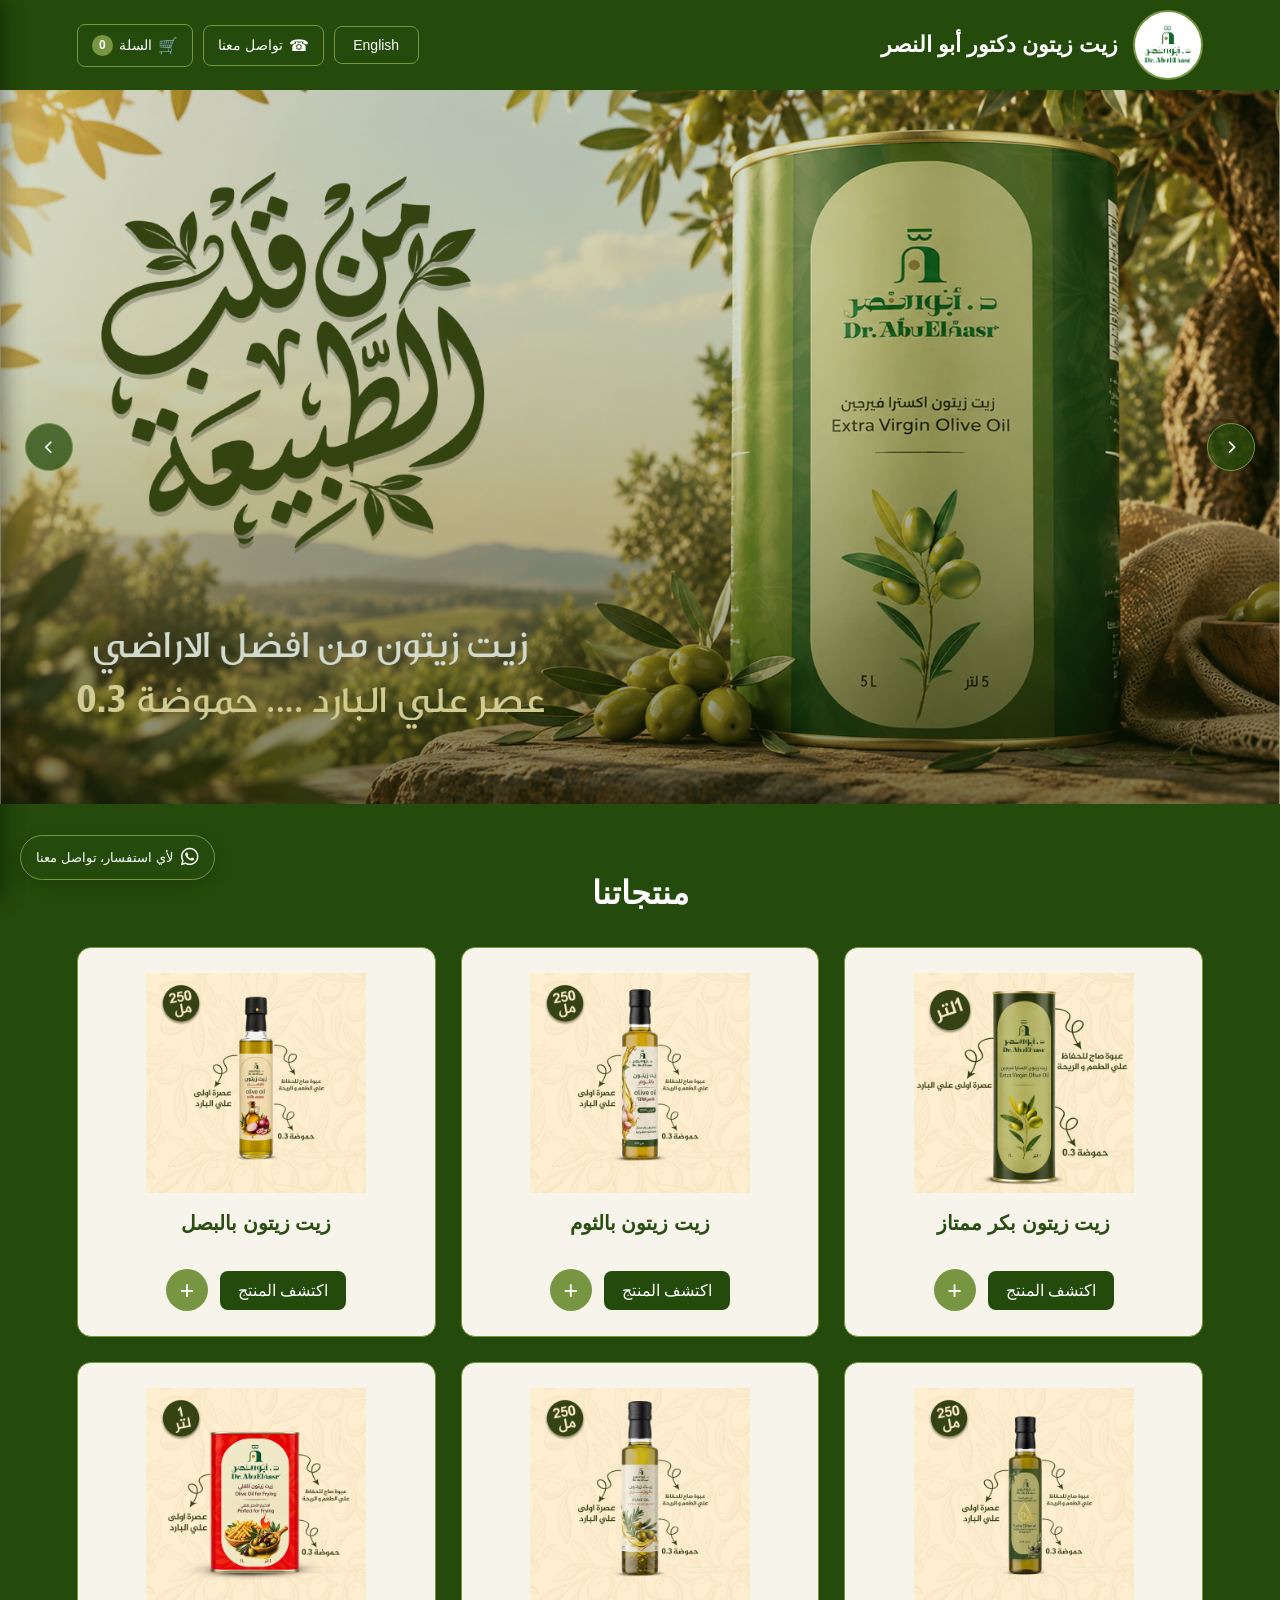
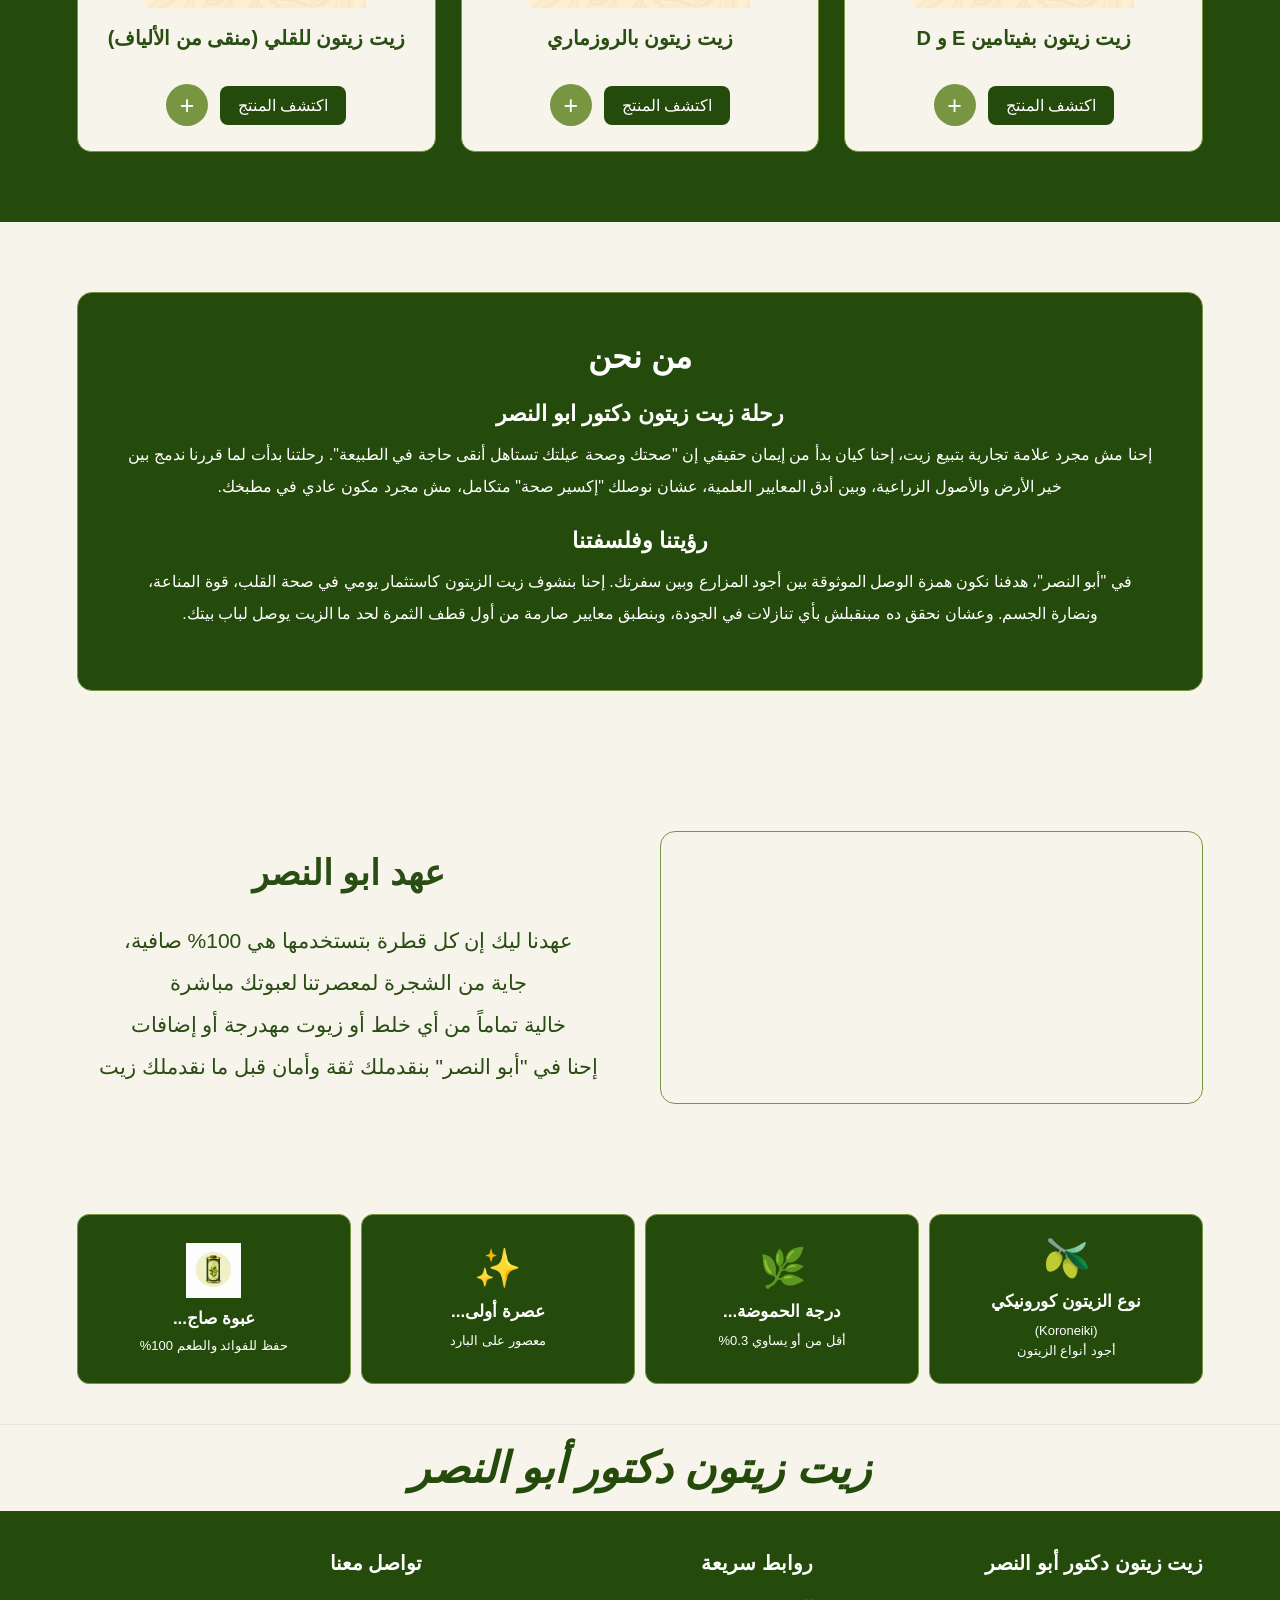
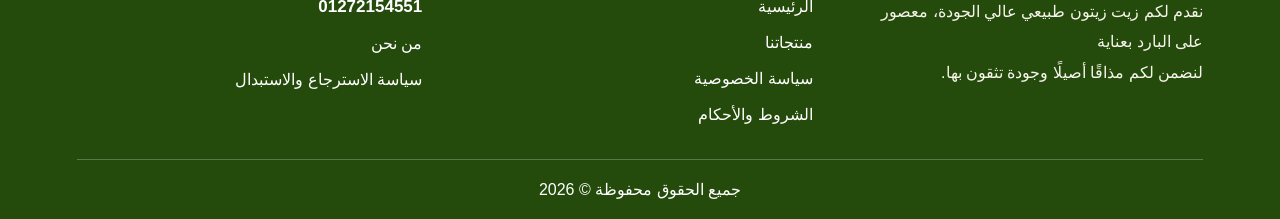
==== commit bee77d64: "Update index.html" ====
--- a/index.html
+++ b/index.html
@@ -884,20 +884,18 @@
             <p class="footer-description">
                 <span class="footer-ar">
                     نقدم لكم زيت زيتون طبيعي عالي الجودة،
-                    معصور على البارد بعناية لنضمن لكم مذاقًا أصيلًا وجودة تثقون بها.
+                    معصور على البارد بعناية<br>
+                    لنضمن لكم مذاقًا أصيلًا وجودة تثقون بها.
                 </span>
 
                 <span class="footer-en">
                     We offer high-quality natural olive oil,
-                    carefully cold-pressed to ensure authentic taste and quality you can trust.
+                    carefully cold-pressed <br>
+                    to ensure authentic taste and quality you can trust.
                 </span>
             </p>
 
-            <a href="usage-terms.html" class="footer-link">
-                <span class="footer-ar">شروط الاستخدام</span>
-                <span class="footer-en">Terms of Use</span>
-            </a>
-
+           
         </div>
 
 
